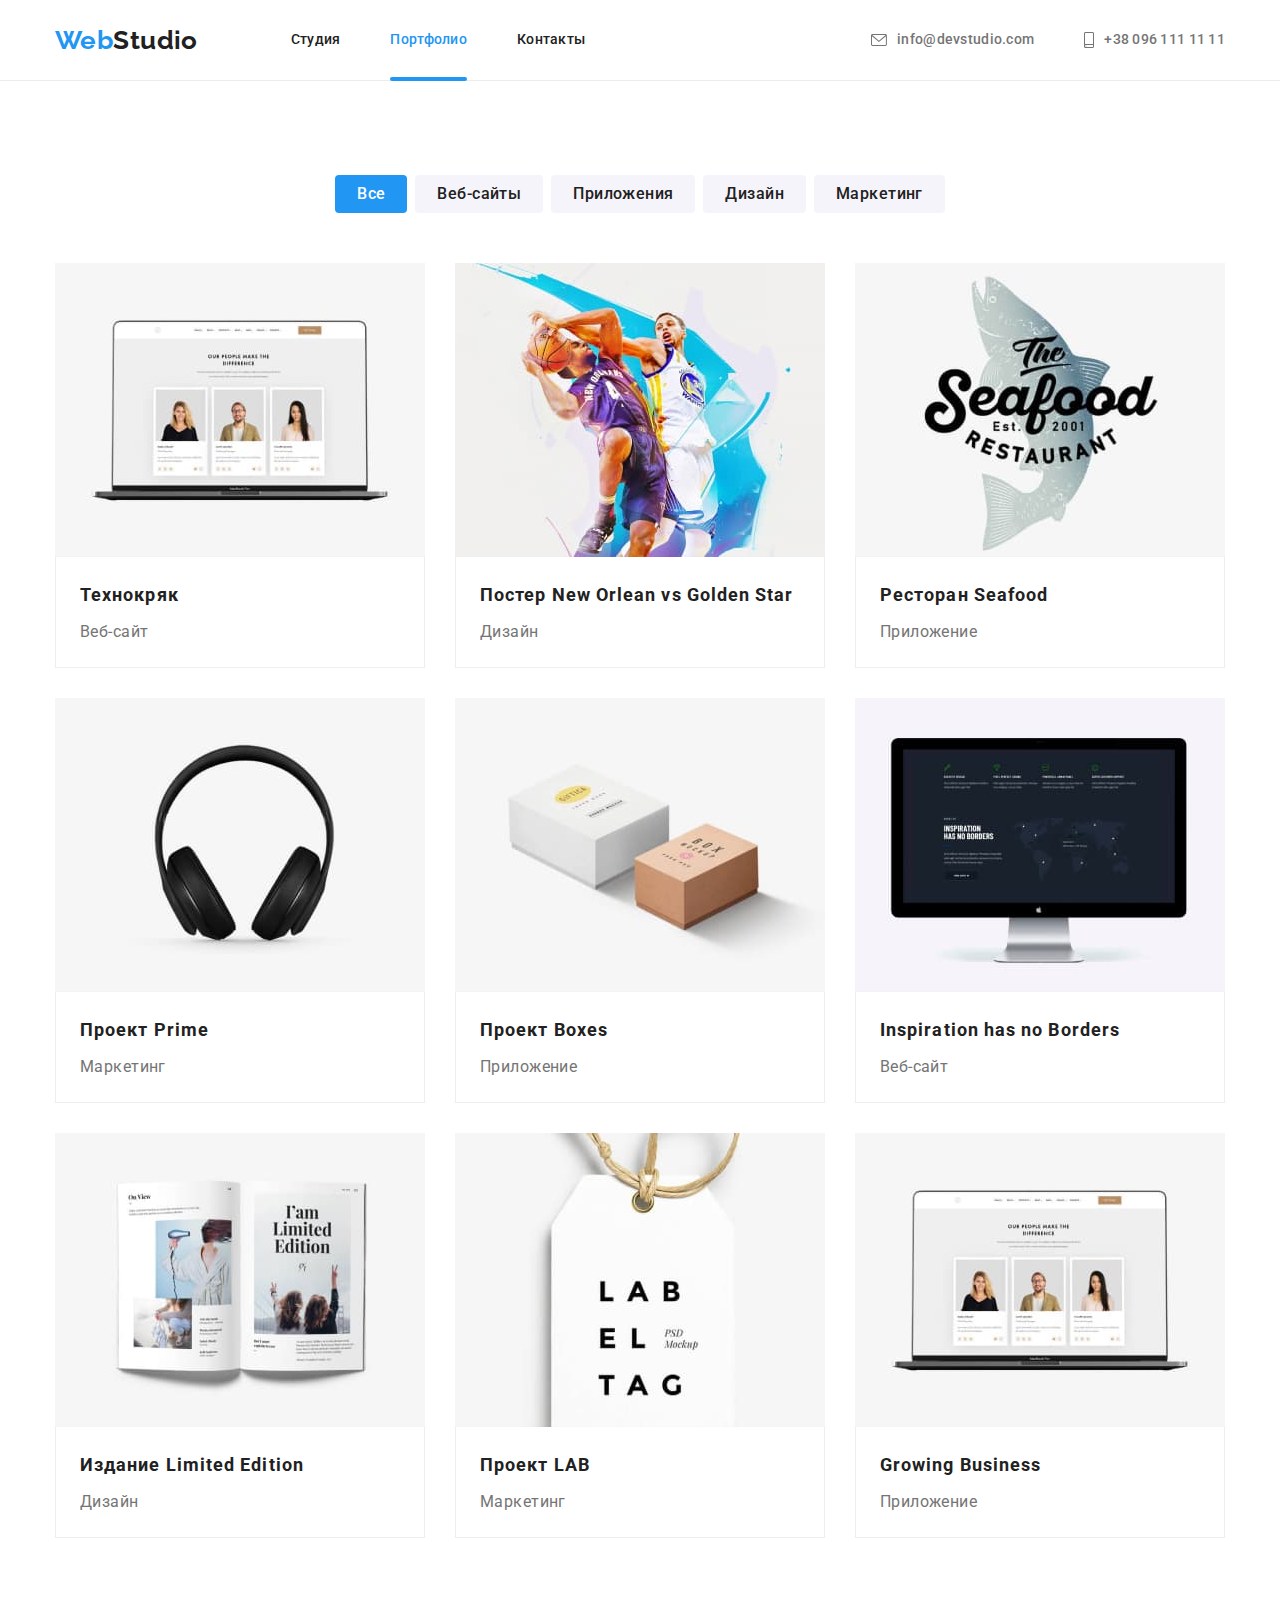
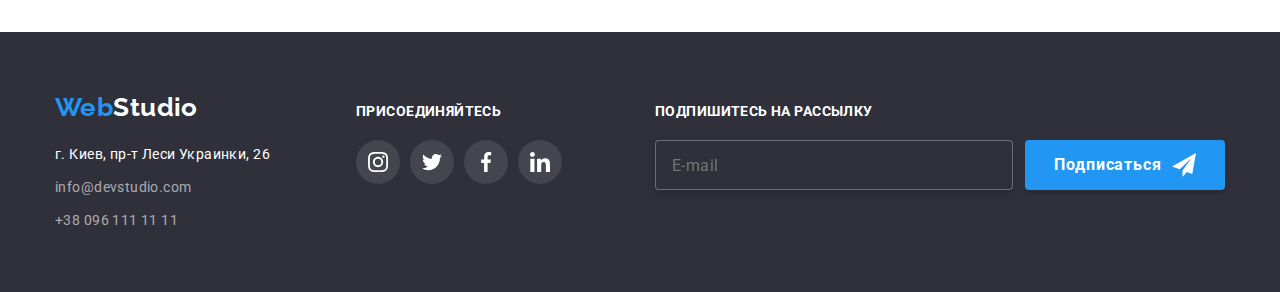
==== portfolio.html @ 6e802281 "Initial commit" ====
<!DOCTYPE html>
<html lang="ru">
  <head>
    <meta charset="UTF-8" />
    <meta http-equiv="X-UA-Compatible" content="IE=edge" />
    <meta name="viewport" content="width=device-width, initial-scale=1.0" />

    <link rel="preconnect" href="https://fonts.googleapis.com" />
    <link rel="preconnect" href="https://fonts.gstatic.com" crossorigin />
    <link
      href="https://fonts.googleapis.com/css2?family=Raleway:wght@700&family=Roboto:wght@400;500;700;900&display=swap"
      rel="stylesheet"
    />

    <link rel="stylesheet" href="./css/main.min.css" />
    <title>Портфолио</title>
  </head>
  <body class="body">
    <!-- Шапка -->
    <header class="page-header">
      <div class="container page-header__box">
        <nav class="navigation">
          <a href="./index.html" lang="en" class="logo"
            >Web<span class="logo__label--black">Studio</span>
          </a>

          <ul class="navigation__list">
            <li class="navigation__item">
              <a href="./index.html" class="link navigation__link">Студия</a>
            </li>
            <li class="navigation__item">
              <a href="./portfolio.html" class="link navigation__link navigation__link--current"
                >Портфолио</a
              >
            </li>
            <li class="navigation__item">
              <a href="#" class="link navigation__link">Контакты</a>
            </li>
          </ul>
        </nav>

        <ul class="contacts">
          <li class="contacts__item">
            <a href="mailto:info@devstudio.com" class="link contacts__link">
              <svg class="contacts__icon" width="16" height="12">
                <use href="./images/icons.svg#icon-envelope"></use>
              </svg>
              info@devstudio.com</a
            >
          </li>
          <li class="contacts__item">
            <a href="tel:+380961111111" class="link contacts__link">
              <svg class="contacts__icon" width="10" height="16">
                <use href="./images/icons.svg#icon-smartphone"></use>
              </svg>
              +38 096 111 11 11</a
            >
          </li>
        </ul>
      </div>
    </header>

    <main>
      <!-- Портфолио  -->
      <section class="section">
        <div class="container">
          <h1 class="portfolio-title">Портфолио</h1>

          <!-- фильтр -->

          <form class="filter">
            <label class="filter__label"
              ><input
                class="filter__btn visually-hidden"
                type="radio"
                name="filter"
                value="all"
                checked
              /><span class="filter__text">Все</span></label
            >
            <label class="filter__label"
              ><input
                class="filter__btn visually-hidden"
                type="radio"
                name="filter"
                value="web"
              /><span class="filter__text">Веб-сайты</span></label
            >
            <label class="filter__label"
              ><input
                class="filter__btn visually-hidden"
                type="radio"
                name="filter"
                value="app"
              /><span class="filter__text">Приложения</span></label
            >
            <label class="filter__label"
              ><input
                class="filter__btn visually-hidden"
                type="radio"
                name="filter"
                value="design"
              /><span class="filter__text">Дизайн</span></label
            >
            <label class="filter__label"
              ><input
                class="filter__btn visually-hidden"
                type="radio"
                name="filter"
                value="marketing"
              /><span class="filter__text">Маркетинг</span></label
            >
          </form>

          <!-- список карточек -->

          <ul class="card-set">
            <li class="card-set__item">
              <div class="card-set__thumb">
                <img
                  class="card-set__img"
                  src="./images/portfolio-1.jpg"
                  alt="Веб-сайт"
                  width="370"
                />
                <p class="card-set__description">
                  Ресурс предлагает комплексные предложения с разным уровнем функционала и сервисов.
                  Все это позволит посетителю получить исчерпывающие сведения о компании или частном
                  лице.
                </p>
              </div>
              <div class="card-set__titles">
                <h2 class="card-set__title">Технокряк</h2>
                <p class="card-set__subtitle">Веб-сайт</p>
              </div>
            </li>
            <li class="card-set__item">
              <div class="card-set__thumb">
                <img
                  class="card-set__img"
                  src="./images/portfolio-2.jpg"
                  alt="Постер"
                  width="370"
                />
                <p class="card-set__description">
                  Ресурс предлагает комплексные предложения с разным уровнем функционала и сервисов.
                  Все это позволит посетителю получить исчерпывающие сведения о компании или частном
                  лице.
                </p>
              </div>
              <div class="card-set__titles">
                <h2 class="card-set__title">
                  Постер <span lang="en">New Orlean vs Golden Star</span>
                </h2>
                <p class="card-set__subtitle">Дизайн</p>
              </div>
            </li>
            <li class="card-set__item">
              <div class="card-set__thumb">
                <img
                  class="card-set__img"
                  src="./images/portfolio-3.jpg"
                  alt="Логотип приложения"
                  width="370"
                />
                <p class="card-set__description">
                  Ресурс предлагает комплексные предложения с разным уровнем функционала и сервисов.
                  Все это позволит посетителю получить исчерпывающие сведения о компании или частном
                  лице.
                </p>
              </div>
              <div class="card-set__titles">
                <h2 class="card-set__title">Ресторан <span lang="en">Seafood</span></h2>
                <p class="card-set__subtitle">Приложение</p>
              </div>
            </li>
            <li class="card-set__item">
              <div class="card-set__thumb">
                <img
                  class="card-set__img"
                  src="./images/portfolio-4.jpg"
                  alt="Наушники"
                  width="370"
                />
                <p class="card-set__description">
                  Ресурс предлагает комплексные предложения с разным уровнем функционала и сервисов.
                  Все это позволит посетителю получить исчерпывающие сведения о компании или частном
                  лице.
                </p>
              </div>
              <div class="card-set__titles">
                <h2 class="card-set__title">
                  Проект
                  <span lang="en">Prime</span>
                </h2>
                <p class="card-set__subtitle">Маркетинг</p>
              </div>
            </li>
            <li class="card-set__item">
              <div class="card-set__thumb">
                <img
                  class="card-set__img"
                  src="./images/portfolio-5.jpg"
                  alt="Коробки"
                  width="370"
                />
                <p class="card-set__description">
                  Ресурс предлагает комплексные предложения с разным уровнем функционала и сервисов.
                  Все это позволит посетителю получить исчерпывающие сведения о компании или частном
                  лице.
                </p>
              </div>
              <div class="card-set__titles">
                <h2 class="card-set__title">
                  Проект
                  <span lang="en">Boxes </span>
                </h2>
                <p class="card-set__subtitle">Приложение</p>
              </div>
            </li>
            <li class="card-set__item">
              <div class="card-set__thumb">
                <img
                  class="card-set__img"
                  src="./images/portfolio-6.jpg"
                  alt="Веб-сайт"
                  width="370"
                />
                <p class="card-set__description">
                  Ресурс предлагает комплексные предложения с разным уровнем функционала и сервисов.
                  Все это позволит посетителю получить исчерпывающие сведения о компании или частном
                  лице.
                </p>
              </div>
              <div class="card-set__titles">
                <h2 lang="en" class="card-set__title">Inspiration has no Borders</h2>
                <p class="card-set__subtitle">Веб-сайт</p>
              </div>
            </li>
            <li class="card-set__item">
              <div class="card-set__thumb">
                <img
                  class="card-set__img"
                  src="./images/portfolio-7.jpg"
                  alt="Журнал"
                  width="370"
                />
                <p class="card-set__description">
                  Ресурс предлагает комплексные предложения с разным уровнем функционала и сервисов.
                  Все это позволит посетителю получить исчерпывающие сведения о компании или частном
                  лице.
                </p>
              </div>
              <div class="card-set__titles">
                <h2 class="card-set__title">Издание <span lang="en">Limited Edition</span></h2>
                <p class="card-set__subtitle">Дизайн</p>
              </div>
            </li>
            <li class="card-set__item">
              <div class="card-set__thumb">
                <img
                  class="card-set__img"
                  src="./images/portfolio-8.jpg"
                  alt="Ярлык лейбла"
                  width="370"
                />
                <p class="card-set__description">
                  Ресурс предлагает комплексные предложения с разным уровнем функционала и сервисов.
                  Все это позволит посетителю получить исчерпывающие сведения о компании или частном
                  лице.
                </p>
              </div>
              <div class="card-set__titles">
                <h2 class="card-set__title">Проект <span lang="en">LAB</span></h2>
                <p class="card-set__subtitle">Маркетинг</p>
              </div>
            </li>
            <li class="card-set__item">
              <div class="card-set__thumb">
                <img
                  class="card-set__img"
                  src="./images/portfolio-1.jpg"
                  alt="Человек печатает на нетбуке"
                  width="370"
                />
                <p class="card-set__description">
                  Ресурс предлагает комплексные предложения с разным уровнем функционала и сервисов.
                  Все это позволит посетителю получить исчерпывающие сведения о компании или частном
                  лице.
                </p>
              </div>
              <div class="card-set__titles">
                <h2 class="card-set__title">Growing Business</h2>
                <p class="card-set__subtitle">Приложение</p>
              </div>
            </li>
          </ul>
        </div>
      </section>
    </main>

    <!-- Футер -->
    <footer class="footer">
      <div class="container footer__box">
        <!-- список адресов -->
        <div class="addres-thumb">
          <a href="./index.html" lang="en" class="logo footer__logo"
            >Web<span class="logo-label--white">Studio</span>
          </a>
          <address class="address">
            <ul class="address__list">
              <li class="address__item">
                <a
                  href="https://goo.gl/maps/N29kRaFCmKMLRvAt8"
                  target="_blank"
                  rel="noopener noreferrer"
                  class="link address__link address__link--white"
                  >г. Киев, пр-т Леси Украинки, 26</a
                >
              </li>
              <li class="address__item">
                <a href="mailto:info@devstudio.com" class="link address__link"
                  >info@devstudio.com</a
                >
              </li>
              <li class="address__item">
                <a href="tel:+380961111111" class="link address__link">+38 096 111 11 11</a>
              </li>
            </ul>
          </address>
        </div>

        <!-- соц-сети -->
        <div class="footer-sm">
          <strong class="footer-sm__title">присоединяйтесь</strong>
          <ul class="sm-list footer-sm-list">
            <li class="sm-item footer-sm__item">
              <a href="https://www.instagram.com/" class="sm-link footer-sm__link">
                <svg class="footer-sm__icon" width="20" height="20">
                  <use href="./images/icons.svg#icon-instagram"></use>
                </svg>
              </a>
            </li>
            <li class="sm-item footer-sm__item">
              <a href="https://twitter.com/" class="sm-link footer-sm__link">
                <svg class="footer-sm__icon" width="20" height="20">
                  <use href="./images/icons.svg#icon-twitter"></use>
                </svg>
              </a>
            </li>
            <li class="sm-item footer-sm__item">
              <a href="https://www.facebook.com/" class="sm-link footer-sm__link">
                <svg class="footer-sm__icon" width="20" height="20">
                  <use href="./images/icons.svg#icon-facebook"></use>
                </svg>
              </a>
            </li>
            <li class="sm-item footer-sm__item">
              <a href="linkedin.com" class="sm-link footer-sm__link">
                <svg class="footer-sm__icon" width="20" height="20">
                  <use href="./images/icons.svg#icon-linkedin"></use>
                </svg>
              </a>
            </li>
          </ul>
        </div>

        <!-- подписка -->
        <form class="subscription">
          <label class="subscription__box">
            <span class="subscription__title">Подпишитесь на рассылку</span>
            <input type="email" name="email" placeholder="E-mail" class="subscription__email" />
          </label>

          <button class="btn subscription__btn" type="submit">
            Подписаться
            <svg width="24" height="24" class="subscription__icon">
              <use href="./images/icons.svg#icon-icon-send"></use>
            </svg>
          </button>
        </form>
      </div>
    </footer>
  </body>
</html>
---- css/main.min.css ----
.card-set,.address__list,.clients,.our-team__list,.products,.features,.contacts,.navigation__list,.sm-list,.card-set__description,.card-set__subtitle,.team-member__position,.products__text,.features__text,.card-set__title,.team-member__name,.features__title,.modal__title,.hero__title,.section__title{margin:0;padding:0}.card-set,.address__list,.clients,.our-team__list,.products,.features,.contacts,.navigation__list,.sm-list{list-style:none}.card-set__description,.card-set__subtitle,.team-member__position,.products__text,.features__text{margin:0;padding:0}.card-set__title,.team-member__name,.features__title,.modal__title,.hero__title,.section__title{color:#212121}.filter__btn,.portfolio-title,.checkbox__input,.section__title.visually-hidden{position:absolute;width:1px;height:1px;margin:-1px;border:0;padding:0;white-space:nowrap;-webkit-clip-path:inset(100%);clip-path:inset(100%);clip:rect(0 0 0 0);overflow:hidden}.filter,.clients__box,.features__icon,.checkbox{display:flex;justify-content:center;align-items:center}/*! modern-normalize v1.1.0 | MIT License | https://github.com/sindresorhus/modern-normalize */*,::before,::after{box-sizing:border-box}html{line-height:1.15;-webkit-text-size-adjust:100%;-moz-tab-size:4;-o-tab-size:4;tab-size:4}body{margin:0;font-family:system-ui,-apple-system,"Segoe UI",Roboto,Helvetica,Arial,sans-serif,"Apple Color Emoji","Segoe UI Emoji"}hr{height:0;color:inherit}abbr[title]{-webkit-text-decoration:underline dotted;text-decoration:underline dotted}b,strong{font-weight:bolder}code,kbd,samp,pre{font-family:ui-monospace,SFMono-Regular,Consolas,"Liberation Mono",Menlo,monospace;font-size:1em}small{font-size:80%}sub,sup{font-size:75%;line-height:0;position:relative;vertical-align:baseline}sub{bottom:-0.25em}sup{top:-0.5em}table{text-indent:0;border-color:inherit}button,input,optgroup,select,textarea{font-family:inherit;font-size:100%;line-height:1.15;margin:0}button,select{text-transform:none}button,[type=button],[type=reset],[type=submit]{-webkit-appearance:button}::-moz-focus-inner{border-style:none;padding:0}:-moz-focusring{outline:1px dotted ButtonText}:-moz-ui-invalid{box-shadow:none}legend{padding:0}progress{vertical-align:baseline}::-webkit-inner-spin-button,::-webkit-outer-spin-button{height:auto}[type=search]{-webkit-appearance:textfield;outline-offset:-2px}::-webkit-search-decoration{-webkit-appearance:none}::-webkit-file-upload-button{-webkit-appearance:button;font:inherit}summary{display:list-item}.body{font-family:"Roboto",sans-serif;letter-spacing:.03em;color:#757575;font-size:14px}.container{width:1200px;padding-left:15px;padding-right:15px;margin-left:auto;margin-right:auto}.section{padding-top:94px;padding-bottom:94px}.section--no-padding{padding-top:0}.section__title{font-weight:700;font-size:36px;line-height:1.16;text-align:center;margin-bottom:50px}.logo{font-family:"Raleway",sans-serif;font-weight:700;font-size:26px;line-height:1.19;text-decoration:none;color:#2196f3}.logo__label--black{color:#212121}.link{text-decoration:none;color:#212121;transition:color 250ms cubic-bezier(0.4, 0, 0.2, 1)}.link:visited{color:#212121}.products__img,.card-set__img,.team-member__img{display:block}.sm-item:not(:last-child){margin-right:10px}.sm-link{display:flex;justify-content:center;align-items:center;width:44px;height:44px;border-radius:50%}.sm-list{display:flex}.footer-sm__title,.products__text,.subscription__title{font-weight:700;font-size:14px;line-height:1.14;letter-spacing:.03em;text-transform:uppercase;color:#fff}.btn{display:block;margin-left:auto;margin-right:auto;padding-top:10px;padding-bottom:10px;width:200px;font-weight:700;font-size:16px;line-height:1.88;letter-spacing:.06em;font-family:inherit;color:#fff;background-color:#2196f3;cursor:pointer;border:none;border-radius:4px;box-shadow:0px 4px 4px rgba(0,0,0,.15);transition:background-color 250ms cubic-bezier(0.4, 0, 0.2, 1)}.btn:hover,.btn:focus{background-color:#188ce8}.page-header{border-bottom:1px solid #ececec}.page-header__box{display:flex;align-items:center}.navigation__link--current{color:#2196f3;position:relative}.navigation__link--current::after{display:inline-block;content:"";position:absolute;bottom:-1px;width:100%;height:4px;border-radius:2px;background-color:#2196f3}.navigation{display:flex;align-items:center}.navigation__list{display:flex;font-weight:500;line-height:1.14;letter-spacing:.02em;margin-left:93px}.navigation__item:not(:last-child),.contacts__item:not(:last-child){margin-right:50px}.contacts__item{display:flex;align-items:center}.contacts__icon{margin-right:10px;--color4: currentColor}.navigation__link,.contacts__link{display:flex;align-items:center;padding-top:32px;padding-bottom:32px}.contacts__icon{fill:currentColor}.contacts{display:flex;justify-content:flex-end;margin-left:auto}.navigation__link:hover,.navigation__link:focus,.contacts__link:hover,.contacts__link:focus{color:#2196f3}.contacts__link{font-weight:500;line-height:1.14;letter-spacing:.02em;color:#757575}.contacts__link:visited{color:#757575}.hero{max-width:1600px;margin:0 auto}.overlay{padding-top:200px;height:600px;background-color:rgba(47,48,58,.4);background-image:linear-gradient(to right, rgba(47, 48, 58, 0.4), rgba(47, 48, 58, 0.4)),url("../images/hero-Img.jpg");background-repeat:no-repeat;background-size:cover;background-position:center}.hero__title{max-width:650px;margin-bottom:30px;margin-left:auto;margin-right:auto;font-weight:900;font-size:44px;line-height:1.36;text-align:center;letter-spacing:.06em;text-transform:uppercase;color:#fff}.backdrop{position:fixed;top:0;left:0;width:100%;height:100%;background-color:rgba(0,0,0,.2);opacity:1;transition:opacity 250ms cubic-bezier(0.4, 0, 0.2, 1),visibility 250ms cubic-bezier(0.4, 0, 0.2, 1)}.backdrop--is-hidden{visibility:hidden;opacity:0;pointer-events:none}.backdrop--is-hidden .modal{transform:translate(-50%, -50%) scale(0.9)}.modal{position:absolute;top:50%;left:50%;width:528px;height:581px;background:#fff;box-shadow:0px 1px 3px rgba(0,0,0,.12),0px 1px 1px rgba(0,0,0,.14),0px 2px 1px rgba(0,0,0,.2);border-radius:4px;transform:translate(-50%, -50%) scale(1);transition:transform 250ms cubic-bezier(0.4, 0, 0.2, 1)}.modal__close-button{position:absolute;top:0;right:0;display:flex;justify-content:center;align-items:center;width:30px;height:30px;margin-top:8px;margin-right:8px;cursor:pointer;border:1px solid rgba(0,0,0,.1);border-radius:50%;background-color:#fff;--color1: currentColor;transition:fill 250ms cubic-bezier(0.4, 0, 0.2, 1)}.modal__close-button:hover,.modal__close-button:focus{fill:#2196f3}.modal__title{display:block;margin-bottom:30px;font-weight:700;font-size:20px;line-height:1.15;text-align:center}.modal__box{padding:40px}.modal__label{position:relative}.modal__field{display:block;width:448px;height:40px;padding-left:40px;margin-bottom:30px}.modal__field,.modal__comment{border:1px solid rgba(33,33,33,.2);border-radius:4px;outline-width:0;transition:border-color 250ms cubic-bezier(0.4, 0, 0.2, 1)}.modal__icon{position:absolute;top:11px;left:12px;--color1: currentColor;transition:fill 250ms cubic-bezier(0.4, 0, 0.2, 1)}.modal__comment::-moz-placeholder{font-size:12px;line-height:1.16;letter-spacing:.01em;color:rgba(117,117,117,.5)}.modal__comment:-ms-input-placeholder{font-size:12px;line-height:1.16;letter-spacing:.01em;color:rgba(117,117,117,.5)}.modal__comment::placeholder{font-size:12px;line-height:1.16;letter-spacing:.01em;color:rgba(117,117,117,.5)}.modal__label:focus-within>.modal__icon{fill:#2196f3}.modal__label:focus-within>.modal__field,.modal__label:focus-within>.modal__comment{border-color:#2196f3}.modal__name{position:absolute;top:0;left:0;font-size:12px;line-height:1.16;letter-spacing:.01em;color:#757575;transform:translateY(-18px)}.modal__comment{display:block;width:448px;height:120px;resize:none;padding:12px 16px;margin-bottom:20px;font-size:12px;line-height:1.16;letter-spacing:.01em}.checkbox{position:relative;margin-bottom:30px;line-height:1.71}.checkbox__link{text-underline-offset:1px;color:#2196f3}.checkbox__icon{display:inline-block;width:16px;height:15px;border:2px solid #212121;border-radius:2px;margin-right:7px;transition:background-color 250ms cubic-bezier(0.4, 0, 0.2, 1)}.checkbox__input:checked+.checkbox__icon{border-color:#2196f3;background-color:#2196f3}.checkbox__input{display:block;position:relative}.features__title{font-size:14px;font-weight:700;line-height:1.14;text-transform:uppercase;margin-bottom:10px}.features{display:flex;margin-left:-30px}.features__item{flex-basis:calc(25% - 30px);margin-left:30px}.features__text{line-height:1.71}.features__icon{width:270px;height:120px;background-color:#f5f4fa;border-radius:4px;margin-bottom:30px}.products{display:flex}.products__item{position:relative}.products__item:not(:last-child){margin-right:30px}.products__text{position:absolute;bottom:0;width:100%;text-align:center;padding-top:27px;padding-bottom:27px;background-color:rgba(47,48,58,.8)}.our-team{background-color:#f5f4fa}.our-team__list{display:flex}.team-member{box-shadow:0px 1px 3px rgba(0,0,0,.12),0px 1px 1px rgba(0,0,0,.14),0px 2px 1px rgba(0,0,0,.2);border-radius:0px 0px 4px 4px}.team-member:not(:last-child){margin-right:30px}.team-member__box{padding-top:30px;padding-bottom:30px;background-color:#fff;border-radius:4px}.team-member__name{font-weight:500;margin-bottom:10px}.team-member__position,.team-member__name{font-size:16px;line-height:1.18;text-align:center}.team-member__position{margin-bottom:16px}.team-member__sm-list{justify-content:center}.team-member__sm-link{color:#afb1b8;transition:color 250ms cubic-bezier(0.4, 0, 0.2, 1),background-color 250ms cubic-bezier(0.4, 0, 0.2, 1)}.team-member__sm-link:visited{color:#afb1b8}.team-member__sm-link:hover,.team-member__sm-link:focus{background-color:#2196f3;color:#fff}.team-member__sm-icon{--color1: currentColor }.clients{display:flex}.clients__box{width:170px;height:92px;border:1px solid currentColor;border-radius:4px}.clients__item:not(:last-child){margin-right:30px}.clients__link{color:#afb1b8;transition:color 250ms cubic-bezier(0.4, 0, 0.2, 1)}.clients__link:visited{color:#afb1b8}.clients__link:hover,.clients__link:focus{color:#2196f3;fill:#2196f3}.clients__logo{--color1: currentColor}.footer{padding-top:60px;padding-bottom:60px;background-color:#2f303a}.footer__logo{display:block;margin-bottom:20px}.footer__box{display:flex}.addres-thumb{width:231px;margin-right:70px}.address__item:not(:last-child){margin-bottom:9px}.logo-label--white{color:#fff}.address__item{font-style:normal;line-height:1.7;color:#fff;transition:color 250ms cubic-bezier(0.4, 0, 0.2, 1)}.address__link{color:rgba(255,255,255,.6)}.address__link:visited{color:rgba(255,255,255,.6)}.address__link:hover,.address__link:focus{color:#fff}.address__link--white{color:#fff}.footer-sm__title,.subscription__title{display:block;padding-bottom:20px;padding-top:12px}.footer-sm__link{background-color:rgba(255,255,255,.1);color:#fff;transition:background-color 250ms cubic-bezier(0.4, 0, 0.2, 1)}.footer-sm__link:hover,.footer-sm__link:focus{background-color:#2196f3}.footer-sm__icon{--color1: currentColor }.subscription{display:flex;align-items:flex-start;margin-left:93px}.subscription__box{display:flex;flex-direction:column}.subscription__email{height:50px;width:358px;padding-left:16px;padding-top:15px;padding-bottom:15px;font-size:16px;line-height:1.25;letter-spacing:.03em;color:rgba(255,255,255,.6);background-color:#2f303a;border:1px solid rgba(255,255,255,.3);filter:drop-shadow(0px 4px 4px rgba(0, 0, 0, 0.15));border-radius:4px}.subscription__btn{display:flex;justify-content:center;align-items:center;margin-top:48px;margin-left:12px}.subscription__icon{margin-left:10px}.filter__text{display:block;font-weight:500;font-size:16px;line-height:1.62;font-family:inherit;color:#212121;cursor:pointer;border:none;padding:6px 22px;border-radius:4px;background-color:#f5f4fa;transition:background-color 250ms cubic-bezier(0.4, 0, 0.2, 1),color 250ms cubic-bezier(0.4, 0, 0.2, 1)}.filter__btn:checked+.filter__text{color:#fff;background-color:#2196f3}.filter__text:hover,.filter__text:focus{color:#fff;background-color:#2196f3;box-shadow:0px 3px 1px rgba(0,0,0,.1),0px 1px 2px rgba(0,0,0,.08),0px 2px 2px rgba(0,0,0,.12);border-radius:4px}.filter{margin-bottom:50px}.filter__label:not(:last-child){margin-right:8px}.card-set__title{font-weight:700;font-size:18px;line-height:2;letter-spacing:.06em;padding-bottom:4px}.card-set__subtitle{font-size:16px;line-height:1.88}.card-set__item{transition:box-shadow 250ms cubic-bezier(0.4, 0, 0.2, 1)}.card-set__item:hover{box-shadow:0px 1px 1px rgba(0,0,0,.12),0px 4px 4px rgba(0,0,0,.06),1px 4px 6px rgba(0,0,0,.16)}.card-set__titles{border-bottom:1px solid #eee;border-left:1px solid #eee;border-right:1px solid #eee;padding:20px 24px;background-color:#fff}.card-set{margin:0;padding:0;display:flex;flex-wrap:wrap;margin-top:-30px;margin-left:-30px}.card-set__img{max-width:100%;height:auto}.card-set__item{flex-basis:calc(33.3333333333% - 30px);margin-top:30px;margin-left:30px}.card-set__thumb{position:relative;z-index:-1}.card-set__item,.card-set__titles{overflow:hidden}.card-set__description{position:absolute;display:inline-block;bottom:0;left:0;width:100%;height:100%;margin:0;font-size:18px;line-height:1.58;color:#fff;background-color:rgba(33,150,243,.9);padding:63px 24px;transform:translateY(100%);transition:transform 250ms cubic-bezier(0.4, 0, 0.2, 1)}.card-set__item:hover .card-set__description{transform:translateY(0)}/*# sourceMappingURL=main.min.css.map */
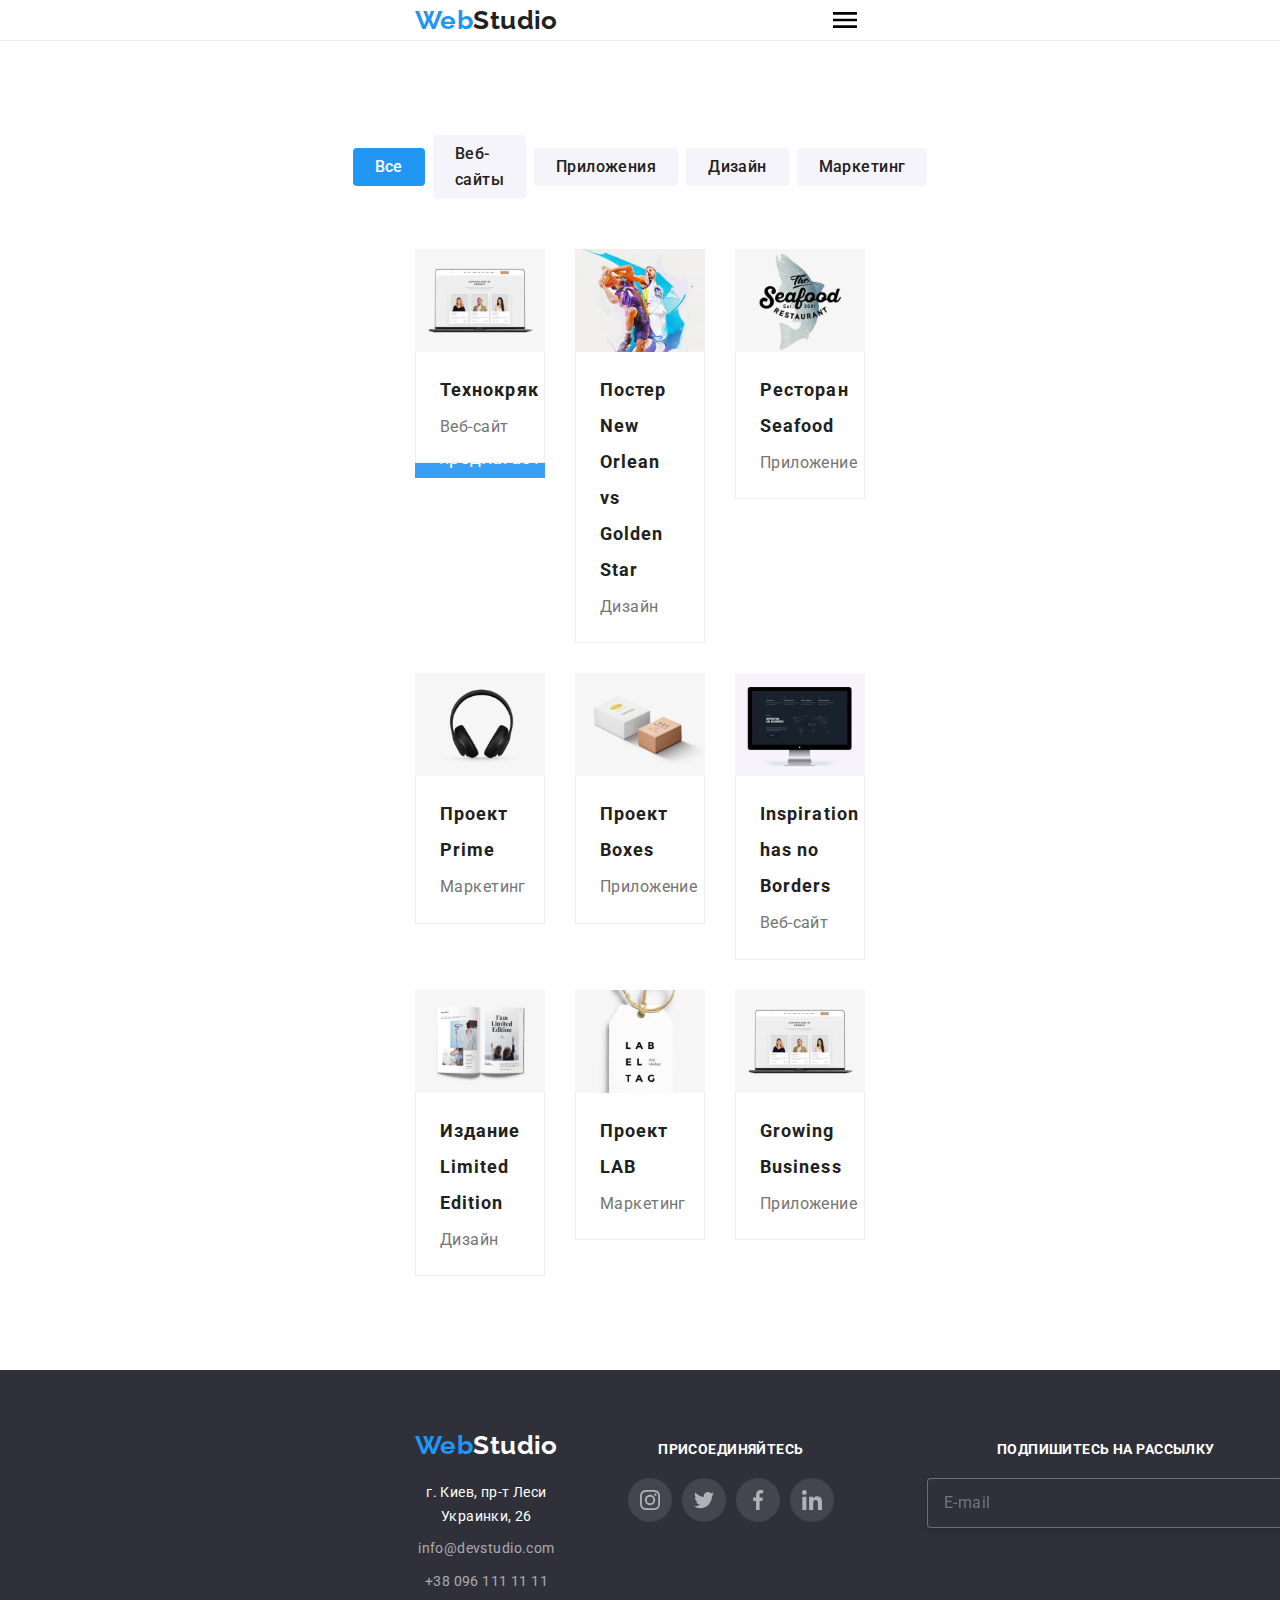
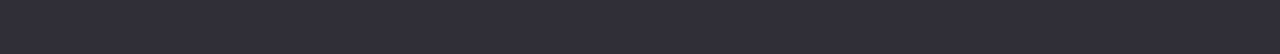
==== commit 68cabfa1: "adds hero mobile styles" ====
--- a/portfolio.html
+++ b/portfolio.html
@@ -19,44 +19,70 @@
     <!-- Шапка -->
     <header class="page-header">
       <div class="container page-header__box">
-        <nav class="navigation">
-          <a href="./index.html" lang="en" class="logo"
-            >Web<span class="logo__label--black">Studio</span>
-          </a>
-
-          <ul class="navigation__list">
-            <li class="navigation__item">
-              <a href="./index.html" class="link navigation__link">Студия</a>
-            </li>
-            <li class="navigation__item">
-              <a href="./portfolio.html" class="link navigation__link navigation__link--current"
-                >Портфолио</a
+        <a href="./index.html" lang="en" class="logo"
+          >Web<span class="logo__label--black">Studio</span>
+        </a>
+        <div class="mobile-nav" data-menu id="mobile-nav">
+          <nav class="navigation">
+            <ul class="navigation__list">
+              <li class="navigation__item">
+                <a href="./index.html" class="link navigation__link">Студия</a>
+              </li>
+              <li class="navigation__item">
+                <a href="./portfolio.html" class="link navigation__link navigation__link--current"
+                  >Портфолио</a
+                >
+              </li>
+              <li class="navigation__item">
+                <a href="#" class="link navigation__link">Контакты</a>
+              </li>
+            </ul>
+          </nav>
+
+          <ul class="contacts">
+            <li class="contacts__item">
+              <a href="mailto:info@devstudio.com" class="link contacts__link">
+                <svg class="contacts__icon" width="16" height="12">
+                  <use href="./images/icons.svg#icon-envelope"></use>
+                </svg>
+                info@devstudio.com</a
               >
             </li>
-            <li class="navigation__item">
-              <a href="#" class="link navigation__link">Контакты</a>
+            <li class="contacts__item">
+              <a href="tel:+380961111111" class="link contacts__link contacts__tel">
+                <svg class="contacts__icon" width="10" height="16">
+                  <use href="./images/icons.svg#icon-smartphone"></use>
+                </svg>
+                +38 096 111 11 11</a
+              >
             </li>
           </ul>
-        </nav>
-
-        <ul class="contacts">
-          <li class="contacts__item">
-            <a href="mailto:info@devstudio.com" class="link contacts__link">
-              <svg class="contacts__icon" width="16" height="12">
-                <use href="./images/icons.svg#icon-envelope"></use>
-              </svg>
-              info@devstudio.com</a
-            >
-          </li>
-          <li class="contacts__item">
-            <a href="tel:+380961111111" class="link contacts__link">
-              <svg class="contacts__icon" width="10" height="16">
-                <use href="./images/icons.svg#icon-smartphone"></use>
-              </svg>
-              +38 096 111 11 11</a
-            >
-          </li>
-        </ul>
+          <ul class="mobile-sm">
+            <li class="mobile-sm__item">
+              <a class="link mobile-sm__link" href="#" aria-label="Instagram">Instagram</a>
+            </li>
+            <li class="mobile-sm__item">
+              <a class="link mobile-sm__link" href="#" aria-label="Twitter">Twitter</a>
+            </li>
+            <li class="mobile-sm__item">
+              <a class="link mobile-sm__link" href="#" aria-label="Facebook">Facebook</a>
+            </li>
+            <li class="mobile-sm__item">
+              <a class="link mobile-sm__link" href="#" aria-label="LinkedIn">LinkedIn</a>
+            </li>
+          </ul>
+        </div>
+        <button
+          class="mobile-btn"
+          data-menu-button
+          aria-expanded="false"
+          aria-controls="mobile-nav"
+        >
+          <svg width="40" height="40" aria-label="Переключатель мобильного меню">
+            <use class="mobile-nav__icon-close" href="./images/icons.svg#icon-close_mobile"></use>
+            <use class="mobile-nav__icon-menu" href="./images/icons.svg#icon-menu_mobile"></use>
+          </svg>
+        </button>
       </div>
     </header>
 
--- a/css/main.min.css
+++ b/css/main.min.css
@@ -1 +1 @@
-.card-set,.address__list,.clients,.our-team__list,.products,.features,.contacts,.navigation__list,.sm-list,.card-set__description,.card-set__subtitle,.team-member__position,.products__text,.features__text,.card-set__title,.team-member__name,.features__title,.modal__title,.hero__title,.section__title{margin:0;padding:0}.card-set,.address__list,.clients,.our-team__list,.products,.features,.contacts,.navigation__list,.sm-list{list-style:none}.card-set__description,.card-set__subtitle,.team-member__position,.products__text,.features__text{margin:0;padding:0}.card-set__title,.team-member__name,.features__title,.modal__title,.hero__title,.section__title{color:#212121}.filter__btn,.portfolio-title,.checkbox__input,.section__title.visually-hidden{position:absolute;width:1px;height:1px;margin:-1px;border:0;padding:0;white-space:nowrap;-webkit-clip-path:inset(100%);clip-path:inset(100%);clip:rect(0 0 0 0);overflow:hidden}.filter,.clients__box,.features__icon,.checkbox{display:flex;justify-content:center;align-items:center}/*! modern-normalize v1.1.0 | MIT License | https://github.com/sindresorhus/modern-normalize */*,::before,::after{box-sizing:border-box}html{line-height:1.15;-webkit-text-size-adjust:100%;-moz-tab-size:4;-o-tab-size:4;tab-size:4}body{margin:0;font-family:system-ui,-apple-system,"Segoe UI",Roboto,Helvetica,Arial,sans-serif,"Apple Color Emoji","Segoe UI Emoji"}hr{height:0;color:inherit}abbr[title]{-webkit-text-decoration:underline dotted;text-decoration:underline dotted}b,strong{font-weight:bolder}code,kbd,samp,pre{font-family:ui-monospace,SFMono-Regular,Consolas,"Liberation Mono",Menlo,monospace;font-size:1em}small{font-size:80%}sub,sup{font-size:75%;line-height:0;position:relative;vertical-align:baseline}sub{bottom:-0.25em}sup{top:-0.5em}table{text-indent:0;border-color:inherit}button,input,optgroup,select,textarea{font-family:inherit;font-size:100%;line-height:1.15;margin:0}button,select{text-transform:none}button,[type=button],[type=reset],[type=submit]{-webkit-appearance:button}::-moz-focus-inner{border-style:none;padding:0}:-moz-focusring{outline:1px dotted ButtonText}:-moz-ui-invalid{box-shadow:none}legend{padding:0}progress{vertical-align:baseline}::-webkit-inner-spin-button,::-webkit-outer-spin-button{height:auto}[type=search]{-webkit-appearance:textfield;outline-offset:-2px}::-webkit-search-decoration{-webkit-appearance:none}::-webkit-file-upload-button{-webkit-appearance:button;font:inherit}summary{display:list-item}.body{font-family:"Roboto",sans-serif;letter-spacing:.03em;color:#757575;font-size:14px}.container{width:1200px;padding-left:15px;padding-right:15px;margin-left:auto;margin-right:auto}.section{padding-top:94px;padding-bottom:94px}.section--no-padding{padding-top:0}.section__title{font-weight:700;font-size:36px;line-height:1.16;text-align:center;margin-bottom:50px}.logo{font-family:"Raleway",sans-serif;font-weight:700;font-size:26px;line-height:1.19;text-decoration:none;color:#2196f3}.logo__label--black{color:#212121}.link{text-decoration:none;color:#212121;transition:color 250ms cubic-bezier(0.4, 0, 0.2, 1)}.link:visited{color:#212121}.products__img,.card-set__img,.team-member__img{display:block}.sm-item:not(:last-child){margin-right:10px}.sm-link{display:flex;justify-content:center;align-items:center;width:44px;height:44px;border-radius:50%}.sm-list{display:flex}.footer-sm__title,.products__text,.subscription__title{font-weight:700;font-size:14px;line-height:1.14;letter-spacing:.03em;text-transform:uppercase;color:#fff}.btn{display:block;margin-left:auto;margin-right:auto;padding-top:10px;padding-bottom:10px;width:200px;font-weight:700;font-size:16px;line-height:1.88;letter-spacing:.06em;font-family:inherit;color:#fff;background-color:#2196f3;cursor:pointer;border:none;border-radius:4px;box-shadow:0px 4px 4px rgba(0,0,0,.15);transition:background-color 250ms cubic-bezier(0.4, 0, 0.2, 1)}.btn:hover,.btn:focus{background-color:#188ce8}.page-header{border-bottom:1px solid #ececec}.page-header__box{display:flex;align-items:center}.navigation__link--current{color:#2196f3;position:relative}.navigation__link--current::after{display:inline-block;content:"";position:absolute;bottom:-1px;width:100%;height:4px;border-radius:2px;background-color:#2196f3}.navigation{display:flex;align-items:center}.navigation__list{display:flex;font-weight:500;line-height:1.14;letter-spacing:.02em;margin-left:93px}.navigation__item:not(:last-child),.contacts__item:not(:last-child){margin-right:50px}.contacts__item{display:flex;align-items:center}.contacts__icon{margin-right:10px;--color4: currentColor}.navigation__link,.contacts__link{display:flex;align-items:center;padding-top:32px;padding-bottom:32px}.contacts__icon{fill:currentColor}.contacts{display:flex;justify-content:flex-end;margin-left:auto}.navigation__link:hover,.navigation__link:focus,.contacts__link:hover,.contacts__link:focus{color:#2196f3}.contacts__link{font-weight:500;line-height:1.14;letter-spacing:.02em;color:#757575}.contacts__link:visited{color:#757575}.hero{max-width:1600px;margin:0 auto}.overlay{padding-top:200px;height:600px;background-color:rgba(47,48,58,.4);background-image:linear-gradient(to right, rgba(47, 48, 58, 0.4), rgba(47, 48, 58, 0.4)),url("../images/hero-Img.jpg");background-repeat:no-repeat;background-size:cover;background-position:center}.hero__title{max-width:650px;margin-bottom:30px;margin-left:auto;margin-right:auto;font-weight:900;font-size:44px;line-height:1.36;text-align:center;letter-spacing:.06em;text-transform:uppercase;color:#fff}.backdrop{position:fixed;top:0;left:0;width:100%;height:100%;background-color:rgba(0,0,0,.2);opacity:1;transition:opacity 250ms cubic-bezier(0.4, 0, 0.2, 1),visibility 250ms cubic-bezier(0.4, 0, 0.2, 1)}.backdrop--is-hidden{visibility:hidden;opacity:0;pointer-events:none}.backdrop--is-hidden .modal{transform:translate(-50%, -50%) scale(0.9)}.modal{position:absolute;top:50%;left:50%;width:528px;height:581px;background:#fff;box-shadow:0px 1px 3px rgba(0,0,0,.12),0px 1px 1px rgba(0,0,0,.14),0px 2px 1px rgba(0,0,0,.2);border-radius:4px;transform:translate(-50%, -50%) scale(1);transition:transform 250ms cubic-bezier(0.4, 0, 0.2, 1)}.modal__close-button{position:absolute;top:0;right:0;display:flex;justify-content:center;align-items:center;width:30px;height:30px;margin-top:8px;margin-right:8px;cursor:pointer;border:1px solid rgba(0,0,0,.1);border-radius:50%;background-color:#fff;--color1: currentColor;transition:fill 250ms cubic-bezier(0.4, 0, 0.2, 1)}.modal__close-button:hover,.modal__close-button:focus{fill:#2196f3}.modal__title{display:block;margin-bottom:30px;font-weight:700;font-size:20px;line-height:1.15;text-align:center}.modal__box{padding:40px}.modal__label{position:relative}.modal__field{display:block;width:448px;height:40px;padding-left:40px;margin-bottom:30px}.modal__field,.modal__comment{border:1px solid rgba(33,33,33,.2);border-radius:4px;outline-width:0;transition:border-color 250ms cubic-bezier(0.4, 0, 0.2, 1)}.modal__icon{position:absolute;top:11px;left:12px;--color1: currentColor;transition:fill 250ms cubic-bezier(0.4, 0, 0.2, 1)}.modal__comment::-moz-placeholder{font-size:12px;line-height:1.16;letter-spacing:.01em;color:rgba(117,117,117,.5)}.modal__comment:-ms-input-placeholder{font-size:12px;line-height:1.16;letter-spacing:.01em;color:rgba(117,117,117,.5)}.modal__comment::placeholder{font-size:12px;line-height:1.16;letter-spacing:.01em;color:rgba(117,117,117,.5)}.modal__label:focus-within>.modal__icon{fill:#2196f3}.modal__label:focus-within>.modal__field,.modal__label:focus-within>.modal__comment{border-color:#2196f3}.modal__name{position:absolute;top:0;left:0;font-size:12px;line-height:1.16;letter-spacing:.01em;color:#757575;transform:translateY(-18px)}.modal__comment{display:block;width:448px;height:120px;resize:none;padding:12px 16px;margin-bottom:20px;font-size:12px;line-height:1.16;letter-spacing:.01em}.checkbox{position:relative;margin-bottom:30px;line-height:1.71}.checkbox__link{text-underline-offset:1px;color:#2196f3}.checkbox__icon{display:inline-block;width:16px;height:15px;border:2px solid #212121;border-radius:2px;margin-right:7px;transition:background-color 250ms cubic-bezier(0.4, 0, 0.2, 1)}.checkbox__input:checked+.checkbox__icon{border-color:#2196f3;background-color:#2196f3}.checkbox__input{display:block;position:relative}.features__title{font-size:14px;font-weight:700;line-height:1.14;text-transform:uppercase;margin-bottom:10px}.features{display:flex;margin-left:-30px}.features__item{flex-basis:calc(25% - 30px);margin-left:30px}.features__text{line-height:1.71}.features__icon{width:270px;height:120px;background-color:#f5f4fa;border-radius:4px;margin-bottom:30px}.products{display:flex}.products__item{position:relative}.products__item:not(:last-child){margin-right:30px}.products__text{position:absolute;bottom:0;width:100%;text-align:center;padding-top:27px;padding-bottom:27px;background-color:rgba(47,48,58,.8)}.our-team{background-color:#f5f4fa}.our-team__list{display:flex}.team-member{box-shadow:0px 1px 3px rgba(0,0,0,.12),0px 1px 1px rgba(0,0,0,.14),0px 2px 1px rgba(0,0,0,.2);border-radius:0px 0px 4px 4px}.team-member:not(:last-child){margin-right:30px}.team-member__box{padding-top:30px;padding-bottom:30px;background-color:#fff;border-radius:4px}.team-member__name{font-weight:500;margin-bottom:10px}.team-member__position,.team-member__name{font-size:16px;line-height:1.18;text-align:center}.team-member__position{margin-bottom:16px}.team-member__sm-list{justify-content:center}.team-member__sm-link{color:#afb1b8;transition:color 250ms cubic-bezier(0.4, 0, 0.2, 1),background-color 250ms cubic-bezier(0.4, 0, 0.2, 1)}.team-member__sm-link:visited{color:#afb1b8}.team-member__sm-link:hover,.team-member__sm-link:focus{background-color:#2196f3;color:#fff}.team-member__sm-icon{--color1: currentColor }.clients{display:flex}.clients__box{width:170px;height:92px;border:1px solid currentColor;border-radius:4px}.clients__item:not(:last-child){margin-right:30px}.clients__link{color:#afb1b8;transition:color 250ms cubic-bezier(0.4, 0, 0.2, 1)}.clients__link:visited{color:#afb1b8}.clients__link:hover,.clients__link:focus{color:#2196f3;fill:#2196f3}.clients__logo{--color1: currentColor}.footer{padding-top:60px;padding-bottom:60px;background-color:#2f303a}.footer__logo{display:block;margin-bottom:20px}.footer__box{display:flex}.addres-thumb{width:231px;margin-right:70px}.address__item:not(:last-child){margin-bottom:9px}.logo-label--white{color:#fff}.address__item{font-style:normal;line-height:1.7;color:#fff;transition:color 250ms cubic-bezier(0.4, 0, 0.2, 1)}.address__link{color:rgba(255,255,255,.6)}.address__link:visited{color:rgba(255,255,255,.6)}.address__link:hover,.address__link:focus{color:#fff}.address__link--white{color:#fff}.footer-sm__title,.subscription__title{display:block;padding-bottom:20px;padding-top:12px}.footer-sm__link{background-color:rgba(255,255,255,.1);color:#fff;transition:background-color 250ms cubic-bezier(0.4, 0, 0.2, 1)}.footer-sm__link:hover,.footer-sm__link:focus{background-color:#2196f3}.footer-sm__icon{--color1: currentColor }.subscription{display:flex;align-items:flex-start;margin-left:93px}.subscription__box{display:flex;flex-direction:column}.subscription__email{height:50px;width:358px;padding-left:16px;padding-top:15px;padding-bottom:15px;font-size:16px;line-height:1.25;letter-spacing:.03em;color:rgba(255,255,255,.6);background-color:#2f303a;border:1px solid rgba(255,255,255,.3);filter:drop-shadow(0px 4px 4px rgba(0, 0, 0, 0.15));border-radius:4px}.subscription__btn{display:flex;justify-content:center;align-items:center;margin-top:48px;margin-left:12px}.subscription__icon{margin-left:10px}.filter__text{display:block;font-weight:500;font-size:16px;line-height:1.62;font-family:inherit;color:#212121;cursor:pointer;border:none;padding:6px 22px;border-radius:4px;background-color:#f5f4fa;transition:background-color 250ms cubic-bezier(0.4, 0, 0.2, 1),color 250ms cubic-bezier(0.4, 0, 0.2, 1)}.filter__btn:checked+.filter__text{color:#fff;background-color:#2196f3}.filter__text:hover,.filter__text:focus{color:#fff;background-color:#2196f3;box-shadow:0px 3px 1px rgba(0,0,0,.1),0px 1px 2px rgba(0,0,0,.08),0px 2px 2px rgba(0,0,0,.12);border-radius:4px}.filter{margin-bottom:50px}.filter__label:not(:last-child){margin-right:8px}.card-set__title{font-weight:700;font-size:18px;line-height:2;letter-spacing:.06em;padding-bottom:4px}.card-set__subtitle{font-size:16px;line-height:1.88}.card-set__item{transition:box-shadow 250ms cubic-bezier(0.4, 0, 0.2, 1)}.card-set__item:hover{box-shadow:0px 1px 1px rgba(0,0,0,.12),0px 4px 4px rgba(0,0,0,.06),1px 4px 6px rgba(0,0,0,.16)}.card-set__titles{border-bottom:1px solid #eee;border-left:1px solid #eee;border-right:1px solid #eee;padding:20px 24px;background-color:#fff}.card-set{margin:0;padding:0;display:flex;flex-wrap:wrap;margin-top:-30px;margin-left:-30px}.card-set__img{max-width:100%;height:auto}.card-set__item{flex-basis:calc(33.3333333333% - 30px);margin-top:30px;margin-left:30px}.card-set__thumb{position:relative;z-index:-1}.card-set__item,.card-set__titles{overflow:hidden}.card-set__description{position:absolute;display:inline-block;bottom:0;left:0;width:100%;height:100%;margin:0;font-size:18px;line-height:1.58;color:#fff;background-color:rgba(33,150,243,.9);padding:63px 24px;transform:translateY(100%);transition:transform 250ms cubic-bezier(0.4, 0, 0.2, 1)}.card-set__item:hover .card-set__description{transform:translateY(0)}/*# sourceMappingURL=main.min.css.map */+.card-set,.address__list,.clients,.our-team__list,.products,.features,.contacts,.navigation__list,.mobile-sm,.sm-list,.card-set__description,.card-set__subtitle,.team-member__position,.products__text,.features__text,.card-set__title,.team-member__name,.features__title,.modal__title,.hero__title,.section__title{margin:0;padding:0}.card-set,.address__list,.clients,.our-team__list,.products,.features,.contacts,.navigation__list,.mobile-sm,.sm-list{list-style:none}.card-set__description,.card-set__subtitle,.team-member__position,.products__text,.features__text{margin:0;padding:0}.card-set__title,.team-member__name,.features__title,.modal__title,.hero__title,.section__title{color:#212121}.filter__btn,.portfolio-title,.checkbox__input,.section__title.visually-hidden{position:absolute;width:1px;height:1px;margin:-1px;border:0;padding:0;white-space:nowrap;-webkit-clip-path:inset(100%);clip-path:inset(100%);clip:rect(0 0 0 0);overflow:hidden}.filter,.clients__box,.features__icon,.checkbox{display:flex;justify-content:center;align-items:center}/*! modern-normalize v1.1.0 | MIT License | https://github.com/sindresorhus/modern-normalize */*,::before,::after{box-sizing:border-box}html{line-height:1.15;-webkit-text-size-adjust:100%;-moz-tab-size:4;-o-tab-size:4;tab-size:4}body{margin:0;font-family:system-ui,-apple-system,"Segoe UI",Roboto,Helvetica,Arial,sans-serif,"Apple Color Emoji","Segoe UI Emoji"}hr{height:0;color:inherit}abbr[title]{-webkit-text-decoration:underline dotted;text-decoration:underline dotted}b,strong{font-weight:bolder}code,kbd,samp,pre{font-family:ui-monospace,SFMono-Regular,Consolas,"Liberation Mono",Menlo,monospace;font-size:1em}small{font-size:80%}sub,sup{font-size:75%;line-height:0;position:relative;vertical-align:baseline}sub{bottom:-0.25em}sup{top:-0.5em}table{text-indent:0;border-color:inherit}button,input,optgroup,select,textarea{font-family:inherit;font-size:100%;line-height:1.15;margin:0}button,select{text-transform:none}button,[type=button],[type=reset],[type=submit]{-webkit-appearance:button}::-moz-focus-inner{border-style:none;padding:0}:-moz-focusring{outline:1px dotted ButtonText}:-moz-ui-invalid{box-shadow:none}legend{padding:0}progress{vertical-align:baseline}::-webkit-inner-spin-button,::-webkit-outer-spin-button{height:auto}[type=search]{-webkit-appearance:textfield;outline-offset:-2px}::-webkit-search-decoration{-webkit-appearance:none}::-webkit-file-upload-button{-webkit-appearance:button;font:inherit}summary{display:list-item}.body{font-family:"Roboto",sans-serif;letter-spacing:.03em;color:#757575;font-size:14px}.container{max-width:480px;padding-left:15px;padding-right:15px;margin-left:auto;margin-right:auto}@media screen and (min-width: 768px){.container{width:768px}}@media screen and (min-width: 1200px){.container{width:1200px}}.section{padding-top:60px;padding-bottom:60px}.section--no-padding{padding-top:0}@media screen and (min-width: 769px){.section{padding-top:94px;padding-bottom:94px}}.section__title{font-weight:700;font-size:28px;line-height:1.18px;text-align:center;margin-bottom:30px}@media screen and (min-width: 1200px){.section__title{font-size:36px;line-height:1.16;margin-bottom:50px}}.logo{font-family:"Raleway",sans-serif;font-weight:700;font-size:24px;line-height:1.16;text-decoration:none;color:#2196f3}.logo__label--black{color:#212121}@media screen and (min-width: 1200px){.logo{font-size:26px;line-height:1.19}}.link{text-decoration:none;color:#212121;transition:color 250ms cubic-bezier(0.4, 0, 0.2, 1)}.link:visited{color:#212121}.products__img,.card-set__img,.team-member__img{display:block}.sm-item:not(:last-child){margin-right:10px}.sm-link{display:flex;justify-content:center;align-items:center;width:44px;height:44px;border-radius:50%}.sm-list{display:flex}.footer-sm__title,.products__text,.subscription__title{font-weight:700;font-size:14px;line-height:1.14;letter-spacing:.03em;text-transform:uppercase;color:#fff;text-align:center}.btn{display:block;margin-left:auto;margin-right:auto;padding-top:10px;padding-bottom:10px;width:200px;font-weight:700;font-size:16px;line-height:1.88;letter-spacing:.06em;font-family:inherit;color:#fff;background-color:#2196f3;cursor:pointer;border:none;border-radius:4px;box-shadow:0px 4px 4px rgba(0,0,0,.15);transition:background-color 250ms cubic-bezier(0.4, 0, 0.2, 1)}.btn:hover,.btn:focus{background-color:#188ce8}.page-header{border-bottom:1px solid #ececec;position:relative}.page-header__box{display:flex;justify-content:space-between;align-items:center}.navigation__link--current{color:#2196f3}@media screen and (min-width: 768px){.navigation__link--current{position:relative}.navigation__link--current::after{display:inline-block;content:"";position:absolute;bottom:-1px;width:100%;height:4px;border-radius:2px;background-color:#2196f3}}.mobile-sm{display:flex}.mobile-sm__link{font-weight:500;font-size:18px;line-height:1.22;letter-spacing:.02em;color:#2196f3}.mobile-sm__link:visited{color:#2196f3}.mobile-sm__item:not(:last-child){padding-right:10px;margin-right:10px;border-right:1px solid rgba(33,33,33,.2);transform:border rotate(90deg)}.mobile-btn{display:inline-flex;margin:0;padding:0;border:none;background-color:rgba(0,0,0,0)}.mobile-btn.is-open .mobile-nav__icon-close{display:block}.mobile-btn.is-open .mobile-nav__icon-menu{display:none}.mobile-btn .mobile-nav__icon-close{display:none}.mobile-nav{display:none;position:absolute;top:100%;left:0;width:100%;padding:40px 48px;background-color:var(#fff)}.mobile-nav.is-open{display:block}.navigation__list{font-weight:500;font-size:40px;line-height:1.7;letter-spacing:.02em;background-color:var(#fff);margin-bottom:270px}@media screen and (min-width: 768px){.navigation__list{display:flex;font-size:14px;line-height:1.14;margin-left:93px}}@media screen and (min-width: 768px){.navigation__item:not(:last-child),.contacts__item:not(:last-child){margin-right:50px}}.contacts__item{display:flex;align-items:center}.contacts__icon{margin-right:10px;--color4: currentColor}.navigation__link,.contacts__link{padding-bottom:32px}@media screen and (min-width: 768px){.navigation__link,.contacts__link{display:flex;align-items:center;padding-top:32px;padding-bottom:32px}}.contacts__icon{display:none}@media screen and (min-width: 768px){.contacts__icon{display:block;fill:currentColor}}.contacts{display:flex;flex-direction:column-reverse}@media screen and (min-width: 768px){.contacts{display:flex;justify-content:flex-end;margin-left:auto}}.navigation__link:hover,.navigation__link:focus,.contacts__link:hover,.contacts__link:focus{color:#2196f3}.contacts__link{font-weight:500;font-size:24px;line-height:1.16;letter-spacing:.02em;color:#757575}@media screen and (min-width: 768px){.contacts__link{font-size:14px;line-height:1.14;letter-spacing:.02em}}.contacts__link:visited{color:#757575}@media screen and (max-width: 767px){.contacts__tel{font-size:34px;line-height:1.17;color:#2196f3}}.hero{margin:0 auto;max-width:480px}@media screen and (min-width: 481px){.hero{max-width:768px}}@media screen and (min-width: 769px){.hero{max-width:1600px}}.overlay{padding-top:118px;height:400px;background-repeat:no-repeat;background-size:cover;background-position:center}@media screen and (max-width: 480px){.overlay{max-width:480px;background-color:#2f303a;background-image:linear-gradient(to right, rgba(47, 48, 58, 0.4), rgba(47, 48, 58, 0.4)),url("../images/mobile/hero.jpg")}}@media screen and (max-width: 480px)and (-webkit-min-device-pixel-ratio: 2),screen and (max-width: 480px)and (min-resolution: 2dppx){.overlay .overlay{background-image:linear-gradient(to right, rgba(47, 48, 58, 0.4), rgba(47, 48, 58, 0.4)),url("../images/mobile/hero-2x.jpg")}}@media screen and (min-width: 481px){.overlay{height:400px;max-width:768px;background-image:linear-gradient(to right, rgba(47, 48, 58, 0.4), rgba(47, 48, 58, 0.4)),url("../images/tablet/hero.jpg")}}@media screen and (min-width: 481px)and (-webkit-min-device-pixel-ratio: 2),screen and (min-width: 481px)and (min-resolution: 2dppx){.overlay{background-image:linear-gradient(to right, rgba(47, 48, 58, 0.4), rgba(47, 48, 58, 0.4)),url("../images/tablet/hero-2x.jpg")}}@media screen and (min-width: 769px){.overlay{padding-top:200px;max-width:1600px;height:600px;background-image:linear-gradient(to right, rgba(47, 48, 58, 0.4), rgba(47, 48, 58, 0.4)),url("../images/desktop/hero.jpg")}}@media screen and (min-width: 769px)and (-webkit-min-device-pixel-ratio: 2),screen and (min-width: 769px)and (min-resolution: 2dppx){.overlay{background-image:linear-gradient(to right, rgba(47, 48, 58, 0.4), rgba(47, 48, 58, 0.4)),url("../images/desktop/hero-2x.jpg")}}.hero__title{max-width:360px;margin-bottom:30px;margin-left:auto;margin-right:auto;font-weight:900;font-size:26px;line-height:1.6;text-align:center;letter-spacing:.06em;text-transform:uppercase;color:#fff}@media screen and (min-width: 1200px){.hero__title{max-width:650px;font-size:44px;line-height:1.36}}.backdrop{position:fixed;top:0;left:0;width:100%;height:100%;background-color:rgba(0,0,0,.2);opacity:1;transition:opacity 250ms cubic-bezier(0.4, 0, 0.2, 1),visibility 250ms cubic-bezier(0.4, 0, 0.2, 1)}@media screen and (max-width: 480px){.backdrop{padding:94px 15px;overflow-y:scroll}}.backdrop--is-hidden{visibility:hidden;opacity:0;pointer-events:none}.backdrop--is-hidden .modal{transform:translate(-50%, -50%) scale(0.9)}.modal{background:#fff;box-shadow:0px 1px 3px rgba(0,0,0,.12),0px 1px 1px rgba(0,0,0,.14),0px 2px 1px rgba(0,0,0,.2);border-radius:4px}@media screen and (min-width: 769px){.modal{position:absolute;top:50%;left:50%;width:528px;height:581px;transform:translate(-50%, -50%) scale(1);transition:transform 250ms cubic-bezier(0.4, 0, 0.2, 1)}}.modal__close-button{position:absolute;top:0;right:0;display:flex;justify-content:center;align-items:center;width:30px;height:30px;margin-top:8px;margin-right:8px;cursor:pointer;border:1px solid rgba(0,0,0,.1);border-radius:50%;background-color:#fff;--color1: currentColor;transition:fill 250ms cubic-bezier(0.4, 0, 0.2, 1)}.modal__close-button:hover,.modal__close-button:focus{fill:#2196f3}.modal__title{display:block;margin-bottom:30px;font-weight:700;font-size:20px;line-height:1.15;text-align:center}.modal__box{padding:40px}.modal__label{position:relative}.modal__field{display:block;height:40px;padding-left:40px;margin-bottom:30px}.modal__field,.modal__comment{max-width:448px;width:100%;border:1px solid rgba(33,33,33,.2);border-radius:4px;outline-width:0;transition:border-color 250ms cubic-bezier(0.4, 0, 0.2, 1)}.modal__icon{position:absolute;top:11px;left:12px;--color1: currentColor;transition:fill 250ms cubic-bezier(0.4, 0, 0.2, 1)}.modal__comment::-moz-placeholder{font-size:12px;line-height:1.16;letter-spacing:.01em;color:rgba(117,117,117,.5)}.modal__comment:-ms-input-placeholder{font-size:12px;line-height:1.16;letter-spacing:.01em;color:rgba(117,117,117,.5)}.modal__comment::placeholder{font-size:12px;line-height:1.16;letter-spacing:.01em;color:rgba(117,117,117,.5)}.modal__label:focus-within>.modal__icon{fill:#2196f3}.modal__label:focus-within>.modal__field,.modal__label:focus-within>.modal__comment{border-color:#2196f3}.modal__name{position:absolute;top:0;left:0;font-size:12px;line-height:1.16;letter-spacing:.01em;color:#757575;transform:translateY(-18px)}.modal__comment{display:block;height:120px;resize:none;padding:12px 16px;margin-bottom:20px;font-size:12px;line-height:1.16;letter-spacing:.01em}.checkbox{position:relative;margin-bottom:30px;line-height:1.71}.checkbox__link{text-underline-offset:1px;color:#2196f3}.checkbox__icon{display:inline-block;width:16px;height:15px;border:2px solid #212121;border-radius:2px;margin-right:7px;transition:background-color 250ms cubic-bezier(0.4, 0, 0.2, 1)}.checkbox__input:checked+.checkbox__icon{border-color:#2196f3;background-color:#2196f3}.checkbox__input{-webkit-user-select:none;-moz-user-select:none;-ms-user-select:none;user-select:none;display:block;position:relative}.features__title{font-size:14px;font-weight:700;line-height:1.14;text-transform:uppercase;margin-bottom:10px}@media screen and (max-width: 768px){.features__title{text-align:center}}.features{display:block}@media screen and (min-width: 1200px){.features{display:flex;margin-left:-30px}}.features__item{width:100%}@media screen and (min-width: 1200px){.features__item{flex-basis:calc(25% - 30px);margin-left:30px}}.features__text{line-height:1.71}.features__icon{height:120px;background-color:#f5f4fa;border-radius:4px;margin-bottom:30px}@media screen and (min-width: 1200px){.features__icon{width:270px}}.products{display:flex}.products__item{position:relative}.products__item:not(:last-child){margin-right:30px}.products__text{position:absolute;bottom:0;width:100%;text-align:center;padding-top:27px;padding-bottom:27px;background-color:rgba(47,48,58,.8)}.section--no-padding{display:none}@media screen and (min-width: 1200px){.section--no-padding{display:block}}.our-team{background-color:#f5f4fa}@media screen and (min-width: 1200px){.our-team__list{display:flex}}.team-member{box-shadow:0px 1px 3px rgba(0,0,0,.12),0px 1px 1px rgba(0,0,0,.14),0px 2px 1px rgba(0,0,0,.2);border-radius:0px 0px 4px 4px}.team-member:not(:last-child){margin-bottom:30px}@media screen and (min-width: 1200px){.team-member:not(:last-child){margin-right:30px}}.team-member__box{padding-top:30px;padding-bottom:24px;background-color:#fff;border-radius:4px}@media screen and (min-width: 1200px){.team-member__box{padding-bottom:30px}}.team-member__name{font-weight:500;margin-bottom:10px}.team-member__position,.team-member__name{font-size:16px;line-height:1.18;text-align:center}.team-member__position{margin-bottom:16px}.team-member__sm-list{justify-content:center}.team-member__sm-link{color:#afb1b8;transition:color 250ms cubic-bezier(0.4, 0, 0.2, 1),background-color 250ms cubic-bezier(0.4, 0, 0.2, 1)}.team-member__sm-link:visited{color:#afb1b8}.team-member__sm-link:hover,.team-member__sm-link:focus{background-color:#2196f3;color:#fff}.team-member__sm-icon{--color1: currentColor }.clients{display:flex;flex-wrap:wrap;justify-content:center;gap:30px}.clients__item{flex-basis:calc((100% - 60px)/2)}.clients__box{height:92px;border:1px solid currentColor;border-radius:4px}@media screen and (min-width: 1200px){.clients__box{height:92px;width:170px}}.clients__link{color:#afb1b8;transition:color 250ms cubic-bezier(0.4, 0, 0.2, 1)}.clients__link:visited{color:#afb1b8}.clients__link:hover,.clients__link:focus{color:#2196f3;fill:#2196f3}.clients__logo{--color1: currentColor}.footer{padding-top:60px;padding-bottom:60px;background-color:#2f303a}.footer__logo{display:block;margin-bottom:20px}.footer__box{text-align:center}@media screen and (min-width: 1200px){.footer__box{display:flex}}.addres-thumb{width:231px;margin-left:auto;margin-right:auto}@media screen and (max-width: 480px){.addres-thumb{margin-bottom:48px}}@media screen and (min-width: 1200px){.addres-thumb{margin-right:70px}}.address__item:not(:last-child){margin-bottom:9px}.logo-label--white{color:#fff}.address__item{font-style:normal;line-height:1.7;color:#fff;transition:color 250ms cubic-bezier(0.4, 0, 0.2, 1)}.address__link{color:rgba(255,255,255,.6)}.address__link:visited{color:rgba(255,255,255,.6)}.address__link:hover,.address__link:focus{color:#fff}.address__link--white{color:#fff}.footer-sm__title,.subscription__title{display:block;padding-bottom:20px;padding-top:12px}.footer-sm__link{background-color:rgba(255,255,255,.1);color:#fff;transition:background-color 250ms cubic-bezier(0.4, 0, 0.2, 1)}.footer-sm__link:hover,.footer-sm__link:focus{background-color:#2196f3}.footer-sm__icon{--color1: currentColor }@media screen and (max-width: 480px){.footer-sm{display:flex;flex-direction:column;align-items:center;margin-bottom:48px}}@media screen and (min-width: 1200px){.subscription{display:flex;align-items:flex-start;margin-left:93px}}.subscription__box{display:flex;flex-direction:column}@media screen and (max-width: 480px){.subscription__box{align-items:center}}.subscription__email{height:50px;width:100%;padding-left:16px;padding-top:15px;padding-bottom:15px;font-size:16px;line-height:1.25;letter-spacing:.03em;color:rgba(255,255,255,.6);background-color:#2f303a;border:1px solid rgba(255,255,255,.3);filter:drop-shadow(0px 4px 4px rgba(0, 0, 0, 0.15));border-radius:4px}@media screen and (min-width: 1200px){.subscription__email{width:358px}}.subscription__btn{display:flex;justify-content:center;align-items:center;margin-top:20px}@media screen and (min-width: 1200px){.subscription__btn{margin-top:48px;margin-left:12px}}.subscription__icon{margin-left:10px}.filter__text{display:block;font-weight:500;font-size:16px;line-height:1.62;font-family:inherit;color:#212121;cursor:pointer;border:none;padding:6px 22px;border-radius:4px;background-color:#f5f4fa;transition:background-color 250ms cubic-bezier(0.4, 0, 0.2, 1),color 250ms cubic-bezier(0.4, 0, 0.2, 1)}.filter__btn:checked+.filter__text{color:#fff;background-color:#2196f3}.filter__text:hover,.filter__text:focus{color:#fff;background-color:#2196f3;box-shadow:0px 3px 1px rgba(0,0,0,.1),0px 1px 2px rgba(0,0,0,.08),0px 2px 2px rgba(0,0,0,.12);border-radius:4px}.filter{margin-bottom:50px}.filter__label:not(:last-child){margin-right:8px}.card-set__title{font-weight:700;font-size:18px;line-height:2;letter-spacing:.06em;padding-bottom:4px}.card-set__subtitle{font-size:16px;line-height:1.88}.card-set__item{transition:box-shadow 250ms cubic-bezier(0.4, 0, 0.2, 1)}.card-set__item:hover{box-shadow:0px 1px 1px rgba(0,0,0,.12),0px 4px 4px rgba(0,0,0,.06),1px 4px 6px rgba(0,0,0,.16)}.card-set__titles{border-bottom:1px solid #eee;border-left:1px solid #eee;border-right:1px solid #eee;padding:20px 24px;background-color:#fff}.card-set{margin:0;padding:0;display:flex;flex-wrap:wrap;margin-top:-30px;margin-left:-30px}.card-set__img{max-width:100%;height:auto}.card-set__item{flex-basis:calc(33.3333333333% - 30px);margin-top:30px;margin-left:30px}.card-set__thumb{position:relative;z-index:-1}.card-set__item,.card-set__titles{overflow:hidden}.card-set__description{position:absolute;display:inline-block;bottom:0;left:0;width:100%;height:100%;margin:0;font-size:18px;line-height:1.58;color:#fff;background-color:rgba(33,150,243,.9);padding:63px 24px;transform:translateY(100%);transition:transform 250ms cubic-bezier(0.4, 0, 0.2, 1)}.card-set__item:hover .card-set__description{transform:translateY(0)}/*# sourceMappingURL=main.min.css.map */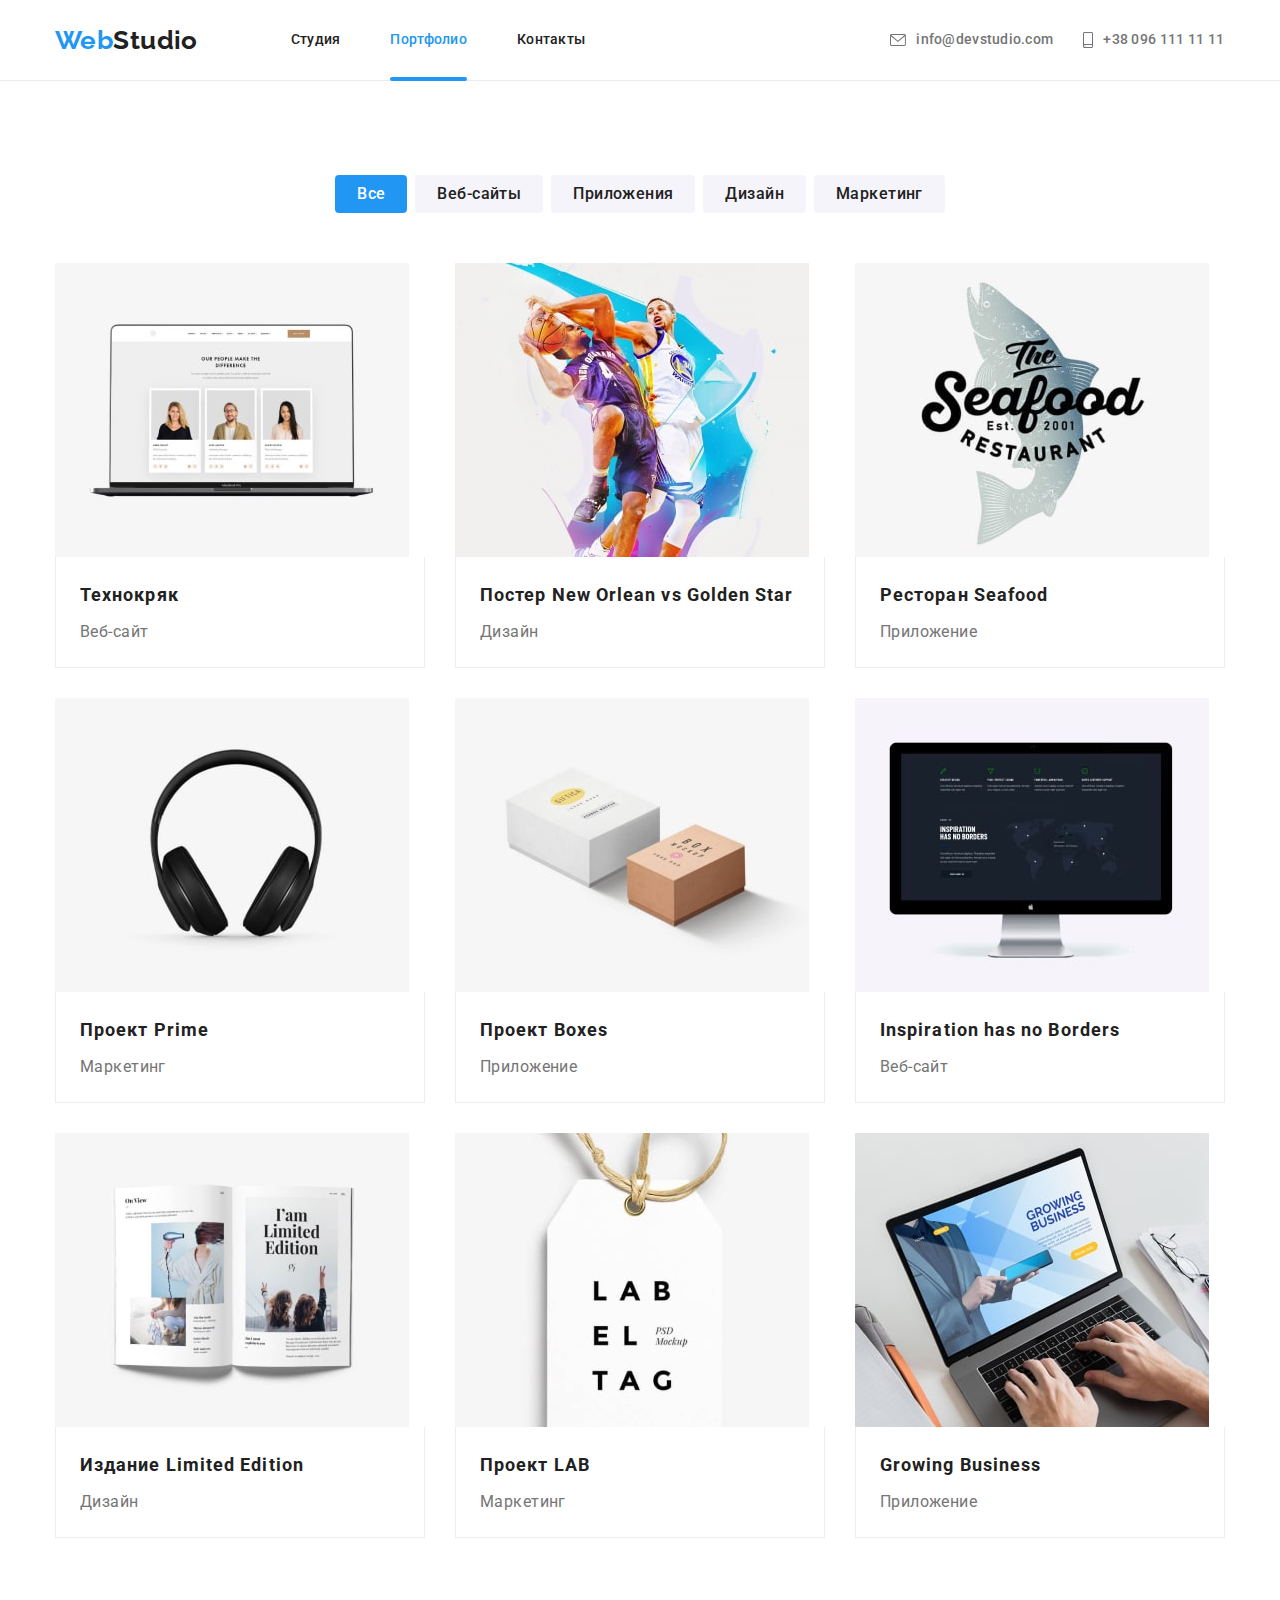
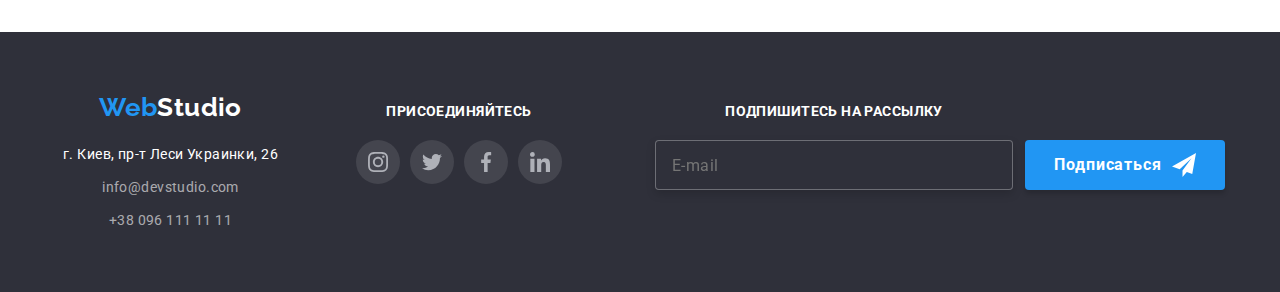
==== commit f1afcb95: "adds header styles" ====
--- a/portfolio.html
+++ b/portfolio.html
@@ -143,12 +143,31 @@
           <ul class="card-set">
             <li class="card-set__item">
               <div class="card-set__thumb">
-                <img
-                  class="card-set__img"
-                  src="./images/portfolio-1.jpg"
-                  alt="Веб-сайт"
-                  width="370"
-                />
+                <picture>
+                  <source
+                    srcset="
+                      ./images/mobile/portfolio-1.jpg    1x,
+                      ./images/mobile/portfolio-1-2x.jpg 2x
+                    "
+                    media="(max-width: 480px)"
+                  />
+                  <source
+                    srcset="
+                      ./images/tablet/portfolio-1.jpg    1x,
+                      ./images/tablet/portfolio-1-2x.jpg 2x
+                    "
+                    media="(min-width: 481px)"
+                  />
+                  <source
+                    srcset="
+                      ./images/desktop/portfolio-1.jpg    1x,
+                      ./images/desktop/portfolio-1-2x.jpg 2x
+                    "
+                    media="(min-width: 769px)"
+                  />
+                  <img class="card-set__img" src="./images/mobile/portfolio-1.jpg" alt="Веб-сайт" />
+                </picture>
+
                 <p class="card-set__description">
                   Ресурс предлагает комплексные предложения с разным уровнем функционала и сервисов.
                   Все это позволит посетителю получить исчерпывающие сведения о компании или частном
@@ -162,12 +181,28 @@
             </li>
             <li class="card-set__item">
               <div class="card-set__thumb">
-                <img
-                  class="card-set__img"
-                  src="./images/portfolio-2.jpg"
-                  alt="Постер"
-                  width="370"
-                />
+                <picture>
+                  <source
+                    srcset="
+                      ./images/mobile/portfolio-2.jpg    1x,
+                      ./images/mobile/portfolio-2-2x.jpg 2x
+                    "
+                    media="(max-width: 480px)" />
+                  <source
+                    srcset="
+                      ./images/tablet/portfolio-2.jpg    1x,
+                      ./images/tablet/portfolio-2-2x.jpg 2x
+                    "
+                    media="(min-width: 481px)" />
+                  <source
+                    srcset="
+                      ./images/desktop/portfolio-2.jpg    1x,
+                      ./images/desktop/portfolio-2-2x.jpg 2x
+                    "
+                    media="(min-width: 769px)" />
+                  <img class="card-set__img" src="./images/mobile/portfolio-2.jpg" alt="Постер"
+                /></picture>
+
                 <p class="card-set__description">
                   Ресурс предлагает комплексные предложения с разным уровнем функционала и сервисов.
                   Все это позволит посетителю получить исчерпывающие сведения о компании или частном
@@ -183,12 +218,35 @@
             </li>
             <li class="card-set__item">
               <div class="card-set__thumb">
-                <img
-                  class="card-set__img"
-                  src="./images/portfolio-3.jpg"
-                  alt="Логотип приложения"
-                  width="370"
-                />
+                <picture>
+                  <source
+                    srcset="
+                      ./images/mobile/portfolio-3.jpg    1x,
+                      ./images/mobile/portfolio-3-2x.jpg 2x
+                    "
+                    media="(max-width: 480px)"
+                  />
+                  <source
+                    srcset="
+                      ./images/tablet/portfolio-3.jpg    1x,
+                      ./images/tablet/portfolio-3-2x.jpg 2x
+                    "
+                    media="(min-width: 481px)"
+                  />
+                  <source
+                    srcset="
+                      ./images/desktop/portfolio-3.jpg    1x,
+                      ./images/desktop/portfolio-3-2x.jpg 2x
+                    "
+                    media="(min-width: 769px)"
+                  />
+                  <img
+                    class="card-set__img"
+                    src="./images/mobile/portfolio-3.jpg"
+                    alt="Логотип приложения"
+                  />
+                </picture>
+
                 <p class="card-set__description">
                   Ресурс предлагает комплексные предложения с разным уровнем функционала и сервисов.
                   Все это позволит посетителю получить исчерпывающие сведения о компании или частном
@@ -202,12 +260,31 @@
             </li>
             <li class="card-set__item">
               <div class="card-set__thumb">
-                <img
-                  class="card-set__img"
-                  src="./images/portfolio-4.jpg"
-                  alt="Наушники"
-                  width="370"
-                />
+                <picture>
+                  <source
+                    srcset="
+                      ./images/mobile/portfolio-4.jpg    1x,
+                      ./images/mobile/portfolio-4-2x.jpg 2x
+                    "
+                    media="(max-width: 480px)"
+                  />
+                  <source
+                    srcset="
+                      ./images/tablet/portfolio-4.jpg    1x,
+                      ./images/tablet/portfolio-4-2x.jpg 2x
+                    "
+                    media="(min-width: 481px)"
+                  />
+                  <source
+                    srcset="
+                      ./images/desktop/portfolio-4.jpg    1x,
+                      ./images/desktop/portfolio-4-2x.jpg 2x
+                    "
+                    media="(min-width: 769px)"
+                  />
+                  <img class="card-set__img" src="./images/mobile/portfolio-4.jpg" alt="Наушники" />
+                </picture>
+
                 <p class="card-set__description">
                   Ресурс предлагает комплексные предложения с разным уровнем функционала и сервисов.
                   Все это позволит посетителю получить исчерпывающие сведения о компании или частном
@@ -224,12 +301,31 @@
             </li>
             <li class="card-set__item">
               <div class="card-set__thumb">
-                <img
-                  class="card-set__img"
-                  src="./images/portfolio-5.jpg"
-                  alt="Коробки"
-                  width="370"
-                />
+                <picture>
+                  <source
+                    srcset="
+                      ./images/mobile/portfolio-5.jpg    1x,
+                      ./images/mobile/portfolio-5-2x.jpg 2x
+                    "
+                    media="(max-width: 480px)"
+                  />
+                  <source
+                    srcset="
+                      ./images/tablet/portfolio-5.jpg    1x,
+                      ./images/tablet/portfolio-5-2x.jpg 2x
+                    "
+                    media="(min-width: 481px)"
+                  />
+                  <source
+                    srcset="
+                      ./images/desktop/portfolio-5.jpg    1x,
+                      ./images/desktop/portfolio-5-2x.jpg 2x
+                    "
+                    media="(min-width: 769px)"
+                  />
+                  <img class="card-set__img" src="./images/mobile/portfolio-5.jpg" alt="Коробки" />
+                </picture>
+
                 <p class="card-set__description">
                   Ресурс предлагает комплексные предложения с разным уровнем функционала и сервисов.
                   Все это позволит посетителю получить исчерпывающие сведения о компании или частном
@@ -246,12 +342,31 @@
             </li>
             <li class="card-set__item">
               <div class="card-set__thumb">
-                <img
-                  class="card-set__img"
-                  src="./images/portfolio-6.jpg"
-                  alt="Веб-сайт"
-                  width="370"
-                />
+                <picture>
+                  <source
+                    srcset="
+                      ./images/mobile/portfolio-6.jpg    1x,
+                      ./images/mobile/portfolio-6-2x.jpg 2x
+                    "
+                    media="(max-width: 480px)"
+                  />
+                  <source
+                    srcset="
+                      ./images/tablet/portfolio-6.jpg    1x,
+                      ./images/tablet/portfolio-6-2x.jpg 2x
+                    "
+                    media="(min-width: 481px)"
+                  />
+                  <source
+                    srcset="
+                      ./images/desktop/portfolio-6.jpg    1x,
+                      ./images/desktop/portfolio-6-2x.jpg 2x
+                    "
+                    media="(min-width: 769px)"
+                  />
+                  <img class="card-set__img" src="./images/mobile/portfolio-6.jpg" alt="Веб-сайт" />
+                </picture>
+
                 <p class="card-set__description">
                   Ресурс предлагает комплексные предложения с разным уровнем функционала и сервисов.
                   Все это позволит посетителю получить исчерпывающие сведения о компании или частном
@@ -265,12 +380,31 @@
             </li>
             <li class="card-set__item">
               <div class="card-set__thumb">
-                <img
-                  class="card-set__img"
-                  src="./images/portfolio-7.jpg"
-                  alt="Журнал"
-                  width="370"
-                />
+                <picture>
+                  <source
+                    srcset="
+                      ./images/mobile/portfolio-7.jpg    1x,
+                      ./images/mobile/portfolio-7-2x.jpg 2x
+                    "
+                    media="(max-width: 480px)"
+                  />
+                  <source
+                    srcset="
+                      ./images/tablet/portfolio-7.jpg    1x,
+                      ./images/tablet/portfolio-7-2x.jpg 2x
+                    "
+                    media="(min-width: 481px)"
+                  />
+                  <source
+                    srcset="
+                      ./images/desktop/portfolio-7.jpg    1x,
+                      ./images/desktop/portfolio-7-2x.jpg 2x
+                    "
+                    media="(min-width: 769px)"
+                  />
+                  <img class="card-set__img" src="./images/mobile/portfolio-7.jpg" alt="Журнал" />
+                </picture>
+
                 <p class="card-set__description">
                   Ресурс предлагает комплексные предложения с разным уровнем функционала и сервисов.
                   Все это позволит посетителю получить исчерпывающие сведения о компании или частном
@@ -284,12 +418,35 @@
             </li>
             <li class="card-set__item">
               <div class="card-set__thumb">
-                <img
-                  class="card-set__img"
-                  src="./images/portfolio-8.jpg"
-                  alt="Ярлык лейбла"
-                  width="370"
-                />
+                <picture>
+                  <source
+                    srcset="
+                      ./images/mobile/portfolio-8.jpg    1x,
+                      ./images/mobile/portfolio-8-2x.jpg 2x
+                    "
+                    media="(max-width: 480px)"
+                  />
+                  <source
+                    srcset="
+                      ./images/tablet/portfolio-8.jpg    1x,
+                      ./images/tablet/portfolio-8-2x.jpg 2x
+                    "
+                    media="(min-width: 481px)"
+                  />
+                  <source
+                    srcset="
+                      ./images/desktop/portfolio-8.jpg    1x,
+                      ./images/desktop/portfolio-8-2x.jpg 2x
+                    "
+                    media="(min-width: 769px)"
+                  />
+                  <img
+                    class="card-set__img"
+                    src="./images/mobile/portfolio-8.jpg"
+                    alt="Ярлык лейбла"
+                  />
+                </picture>
+
                 <p class="card-set__description">
                   Ресурс предлагает комплексные предложения с разным уровнем функционала и сервисов.
                   Все это позволит посетителю получить исчерпывающие сведения о компании или частном
@@ -303,12 +460,35 @@
             </li>
             <li class="card-set__item">
               <div class="card-set__thumb">
-                <img
-                  class="card-set__img"
-                  src="./images/portfolio-1.jpg"
-                  alt="Человек печатает на нетбуке"
-                  width="370"
-                />
+                <picture>
+                  <source
+                    srcset="
+                      ./images/mobile/portfolio-9.jpg    1x,
+                      ./images/mobile/portfolio-9-2x.jpg 2x
+                    "
+                    media="(max-width: 480px)"
+                  />
+                  <source
+                    srcset="
+                      ./images/tablet/portfolio-9.jpg    1x,
+                      ./images/tablet/portfolio-9-2x.jpg 2x
+                    "
+                    media="(min-width: 481px)"
+                  />
+                  <source
+                    srcset="
+                      ./images/desktop/portfolio-9.jpg    1x,
+                      ./images/desktop/portfolio-9-2x.jpg 2x
+                    "
+                    media="(min-width: 769px)"
+                  />
+                  <img
+                    class="card-set__img"
+                    src="./images/mobile/portfolio-9.jpg"
+                    alt="Человек печатает на нетбуке"
+                  />
+                </picture>
+
                 <p class="card-set__description">
                   Ресурс предлагает комплексные предложения с разным уровнем функционала и сервисов.
                   Все это позволит посетителю получить исчерпывающие сведения о компании или частном
@@ -407,5 +587,6 @@
         </form>
       </div>
     </footer>
+    <script src="./js/mobile-menu.js"></script>
   </body>
 </html>
--- a/css/main.min.css
+++ b/css/main.min.css
@@ -1 +1 @@
-.card-set,.address__list,.clients,.our-team__list,.products,.features,.contacts,.navigation__list,.mobile-sm,.sm-list,.card-set__description,.card-set__subtitle,.team-member__position,.products__text,.features__text,.card-set__title,.team-member__name,.features__title,.modal__title,.hero__title,.section__title{margin:0;padding:0}.card-set,.address__list,.clients,.our-team__list,.products,.features,.contacts,.navigation__list,.mobile-sm,.sm-list{list-style:none}.card-set__description,.card-set__subtitle,.team-member__position,.products__text,.features__text{margin:0;padding:0}.card-set__title,.team-member__name,.features__title,.modal__title,.hero__title,.section__title{color:#212121}.filter__btn,.portfolio-title,.checkbox__input,.section__title.visually-hidden{position:absolute;width:1px;height:1px;margin:-1px;border:0;padding:0;white-space:nowrap;-webkit-clip-path:inset(100%);clip-path:inset(100%);clip:rect(0 0 0 0);overflow:hidden}.filter,.clients__box,.features__icon,.checkbox{display:flex;justify-content:center;align-items:center}/*! modern-normalize v1.1.0 | MIT License | https://github.com/sindresorhus/modern-normalize */*,::before,::after{box-sizing:border-box}html{line-height:1.15;-webkit-text-size-adjust:100%;-moz-tab-size:4;-o-tab-size:4;tab-size:4}body{margin:0;font-family:system-ui,-apple-system,"Segoe UI",Roboto,Helvetica,Arial,sans-serif,"Apple Color Emoji","Segoe UI Emoji"}hr{height:0;color:inherit}abbr[title]{-webkit-text-decoration:underline dotted;text-decoration:underline dotted}b,strong{font-weight:bolder}code,kbd,samp,pre{font-family:ui-monospace,SFMono-Regular,Consolas,"Liberation Mono",Menlo,monospace;font-size:1em}small{font-size:80%}sub,sup{font-size:75%;line-height:0;position:relative;vertical-align:baseline}sub{bottom:-0.25em}sup{top:-0.5em}table{text-indent:0;border-color:inherit}button,input,optgroup,select,textarea{font-family:inherit;font-size:100%;line-height:1.15;margin:0}button,select{text-transform:none}button,[type=button],[type=reset],[type=submit]{-webkit-appearance:button}::-moz-focus-inner{border-style:none;padding:0}:-moz-focusring{outline:1px dotted ButtonText}:-moz-ui-invalid{box-shadow:none}legend{padding:0}progress{vertical-align:baseline}::-webkit-inner-spin-button,::-webkit-outer-spin-button{height:auto}[type=search]{-webkit-appearance:textfield;outline-offset:-2px}::-webkit-search-decoration{-webkit-appearance:none}::-webkit-file-upload-button{-webkit-appearance:button;font:inherit}summary{display:list-item}.body{font-family:"Roboto",sans-serif;letter-spacing:.03em;color:#757575;font-size:14px}.container{max-width:480px;padding-left:15px;padding-right:15px;margin-left:auto;margin-right:auto}@media screen and (min-width: 768px){.container{width:768px}}@media screen and (min-width: 1200px){.container{width:1200px}}.section{padding-top:60px;padding-bottom:60px}.section--no-padding{padding-top:0}@media screen and (min-width: 769px){.section{padding-top:94px;padding-bottom:94px}}.section__title{font-weight:700;font-size:28px;line-height:1.18px;text-align:center;margin-bottom:30px}@media screen and (min-width: 1200px){.section__title{font-size:36px;line-height:1.16;margin-bottom:50px}}.logo{font-family:"Raleway",sans-serif;font-weight:700;font-size:24px;line-height:1.16;text-decoration:none;color:#2196f3}.logo__label--black{color:#212121}@media screen and (min-width: 1200px){.logo{font-size:26px;line-height:1.19}}.link{text-decoration:none;color:#212121;transition:color 250ms cubic-bezier(0.4, 0, 0.2, 1)}.link:visited{color:#212121}.products__img,.card-set__img,.team-member__img{display:block}.sm-item:not(:last-child){margin-right:10px}.sm-link{display:flex;justify-content:center;align-items:center;width:44px;height:44px;border-radius:50%}.sm-list{display:flex}.footer-sm__title,.products__text,.subscription__title{font-weight:700;font-size:14px;line-height:1.14;letter-spacing:.03em;text-transform:uppercase;color:#fff;text-align:center}.btn{display:block;margin-left:auto;margin-right:auto;padding-top:10px;padding-bottom:10px;width:200px;font-weight:700;font-size:16px;line-height:1.88;letter-spacing:.06em;font-family:inherit;color:#fff;background-color:#2196f3;cursor:pointer;border:none;border-radius:4px;box-shadow:0px 4px 4px rgba(0,0,0,.15);transition:background-color 250ms cubic-bezier(0.4, 0, 0.2, 1)}.btn:hover,.btn:focus{background-color:#188ce8}.page-header{border-bottom:1px solid #ececec;position:relative}.page-header__box{display:flex;justify-content:space-between;align-items:center}.navigation__link--current{color:#2196f3}@media screen and (min-width: 768px){.navigation__link--current{position:relative}.navigation__link--current::after{display:inline-block;content:"";position:absolute;bottom:-1px;width:100%;height:4px;border-radius:2px;background-color:#2196f3}}.mobile-sm{display:flex}.mobile-sm__link{font-weight:500;font-size:18px;line-height:1.22;letter-spacing:.02em;color:#2196f3}.mobile-sm__link:visited{color:#2196f3}.mobile-sm__item:not(:last-child){padding-right:10px;margin-right:10px;border-right:1px solid rgba(33,33,33,.2);transform:border rotate(90deg)}.mobile-btn{display:inline-flex;margin:0;padding:0;border:none;background-color:rgba(0,0,0,0)}.mobile-btn.is-open .mobile-nav__icon-close{display:block}.mobile-btn.is-open .mobile-nav__icon-menu{display:none}.mobile-btn .mobile-nav__icon-close{display:none}.mobile-nav{display:none;position:absolute;top:100%;left:0;width:100%;padding:40px 48px;background-color:var(#fff)}.mobile-nav.is-open{display:block}.navigation__list{font-weight:500;font-size:40px;line-height:1.7;letter-spacing:.02em;background-color:var(#fff);margin-bottom:270px}@media screen and (min-width: 768px){.navigation__list{display:flex;font-size:14px;line-height:1.14;margin-left:93px}}@media screen and (min-width: 768px){.navigation__item:not(:last-child),.contacts__item:not(:last-child){margin-right:50px}}.contacts__item{display:flex;align-items:center}.contacts__icon{margin-right:10px;--color4: currentColor}.navigation__link,.contacts__link{padding-bottom:32px}@media screen and (min-width: 768px){.navigation__link,.contacts__link{display:flex;align-items:center;padding-top:32px;padding-bottom:32px}}.contacts__icon{display:none}@media screen and (min-width: 768px){.contacts__icon{display:block;fill:currentColor}}.contacts{display:flex;flex-direction:column-reverse}@media screen and (min-width: 768px){.contacts{display:flex;justify-content:flex-end;margin-left:auto}}.navigation__link:hover,.navigation__link:focus,.contacts__link:hover,.contacts__link:focus{color:#2196f3}.contacts__link{font-weight:500;font-size:24px;line-height:1.16;letter-spacing:.02em;color:#757575}@media screen and (min-width: 768px){.contacts__link{font-size:14px;line-height:1.14;letter-spacing:.02em}}.contacts__link:visited{color:#757575}@media screen and (max-width: 767px){.contacts__tel{font-size:34px;line-height:1.17;color:#2196f3}}.hero{margin:0 auto;max-width:480px}@media screen and (min-width: 481px){.hero{max-width:768px}}@media screen and (min-width: 769px){.hero{max-width:1600px}}.overlay{padding-top:118px;height:400px;background-repeat:no-repeat;background-size:cover;background-position:center}@media screen and (max-width: 480px){.overlay{max-width:480px;background-color:#2f303a;background-image:linear-gradient(to right, rgba(47, 48, 58, 0.4), rgba(47, 48, 58, 0.4)),url("../images/mobile/hero.jpg")}}@media screen and (max-width: 480px)and (-webkit-min-device-pixel-ratio: 2),screen and (max-width: 480px)and (min-resolution: 2dppx){.overlay .overlay{background-image:linear-gradient(to right, rgba(47, 48, 58, 0.4), rgba(47, 48, 58, 0.4)),url("../images/mobile/hero-2x.jpg")}}@media screen and (min-width: 481px){.overlay{height:400px;max-width:768px;background-image:linear-gradient(to right, rgba(47, 48, 58, 0.4), rgba(47, 48, 58, 0.4)),url("../images/tablet/hero.jpg")}}@media screen and (min-width: 481px)and (-webkit-min-device-pixel-ratio: 2),screen and (min-width: 481px)and (min-resolution: 2dppx){.overlay{background-image:linear-gradient(to right, rgba(47, 48, 58, 0.4), rgba(47, 48, 58, 0.4)),url("../images/tablet/hero-2x.jpg")}}@media screen and (min-width: 769px){.overlay{padding-top:200px;max-width:1600px;height:600px;background-image:linear-gradient(to right, rgba(47, 48, 58, 0.4), rgba(47, 48, 58, 0.4)),url("../images/desktop/hero.jpg")}}@media screen and (min-width: 769px)and (-webkit-min-device-pixel-ratio: 2),screen and (min-width: 769px)and (min-resolution: 2dppx){.overlay{background-image:linear-gradient(to right, rgba(47, 48, 58, 0.4), rgba(47, 48, 58, 0.4)),url("../images/desktop/hero-2x.jpg")}}.hero__title{max-width:360px;margin-bottom:30px;margin-left:auto;margin-right:auto;font-weight:900;font-size:26px;line-height:1.6;text-align:center;letter-spacing:.06em;text-transform:uppercase;color:#fff}@media screen and (min-width: 1200px){.hero__title{max-width:650px;font-size:44px;line-height:1.36}}.backdrop{position:fixed;top:0;left:0;width:100%;height:100%;background-color:rgba(0,0,0,.2);opacity:1;transition:opacity 250ms cubic-bezier(0.4, 0, 0.2, 1),visibility 250ms cubic-bezier(0.4, 0, 0.2, 1)}@media screen and (max-width: 480px){.backdrop{padding:94px 15px;overflow-y:scroll}}.backdrop--is-hidden{visibility:hidden;opacity:0;pointer-events:none}.backdrop--is-hidden .modal{transform:translate(-50%, -50%) scale(0.9)}.modal{background:#fff;box-shadow:0px 1px 3px rgba(0,0,0,.12),0px 1px 1px rgba(0,0,0,.14),0px 2px 1px rgba(0,0,0,.2);border-radius:4px}@media screen and (min-width: 769px){.modal{position:absolute;top:50%;left:50%;width:528px;height:581px;transform:translate(-50%, -50%) scale(1);transition:transform 250ms cubic-bezier(0.4, 0, 0.2, 1)}}.modal__close-button{position:absolute;top:0;right:0;display:flex;justify-content:center;align-items:center;width:30px;height:30px;margin-top:8px;margin-right:8px;cursor:pointer;border:1px solid rgba(0,0,0,.1);border-radius:50%;background-color:#fff;--color1: currentColor;transition:fill 250ms cubic-bezier(0.4, 0, 0.2, 1)}.modal__close-button:hover,.modal__close-button:focus{fill:#2196f3}.modal__title{display:block;margin-bottom:30px;font-weight:700;font-size:20px;line-height:1.15;text-align:center}.modal__box{padding:40px}.modal__label{position:relative}.modal__field{display:block;height:40px;padding-left:40px;margin-bottom:30px}.modal__field,.modal__comment{max-width:448px;width:100%;border:1px solid rgba(33,33,33,.2);border-radius:4px;outline-width:0;transition:border-color 250ms cubic-bezier(0.4, 0, 0.2, 1)}.modal__icon{position:absolute;top:11px;left:12px;--color1: currentColor;transition:fill 250ms cubic-bezier(0.4, 0, 0.2, 1)}.modal__comment::-moz-placeholder{font-size:12px;line-height:1.16;letter-spacing:.01em;color:rgba(117,117,117,.5)}.modal__comment:-ms-input-placeholder{font-size:12px;line-height:1.16;letter-spacing:.01em;color:rgba(117,117,117,.5)}.modal__comment::placeholder{font-size:12px;line-height:1.16;letter-spacing:.01em;color:rgba(117,117,117,.5)}.modal__label:focus-within>.modal__icon{fill:#2196f3}.modal__label:focus-within>.modal__field,.modal__label:focus-within>.modal__comment{border-color:#2196f3}.modal__name{position:absolute;top:0;left:0;font-size:12px;line-height:1.16;letter-spacing:.01em;color:#757575;transform:translateY(-18px)}.modal__comment{display:block;height:120px;resize:none;padding:12px 16px;margin-bottom:20px;font-size:12px;line-height:1.16;letter-spacing:.01em}.checkbox{position:relative;margin-bottom:30px;line-height:1.71}.checkbox__link{text-underline-offset:1px;color:#2196f3}.checkbox__icon{display:inline-block;width:16px;height:15px;border:2px solid #212121;border-radius:2px;margin-right:7px;transition:background-color 250ms cubic-bezier(0.4, 0, 0.2, 1)}.checkbox__input:checked+.checkbox__icon{border-color:#2196f3;background-color:#2196f3}.checkbox__input{-webkit-user-select:none;-moz-user-select:none;-ms-user-select:none;user-select:none;display:block;position:relative}.features__title{font-size:14px;font-weight:700;line-height:1.14;text-transform:uppercase;margin-bottom:10px}@media screen and (max-width: 768px){.features__title{text-align:center}}.features{display:block}@media screen and (min-width: 1200px){.features{display:flex;margin-left:-30px}}.features__item{width:100%}@media screen and (min-width: 1200px){.features__item{flex-basis:calc(25% - 30px);margin-left:30px}}.features__text{line-height:1.71}.features__icon{height:120px;background-color:#f5f4fa;border-radius:4px;margin-bottom:30px}@media screen and (min-width: 1200px){.features__icon{width:270px}}.products{display:flex}.products__item{position:relative}.products__item:not(:last-child){margin-right:30px}.products__text{position:absolute;bottom:0;width:100%;text-align:center;padding-top:27px;padding-bottom:27px;background-color:rgba(47,48,58,.8)}.section--no-padding{display:none}@media screen and (min-width: 1200px){.section--no-padding{display:block}}.our-team{background-color:#f5f4fa}@media screen and (min-width: 1200px){.our-team__list{display:flex}}.team-member{box-shadow:0px 1px 3px rgba(0,0,0,.12),0px 1px 1px rgba(0,0,0,.14),0px 2px 1px rgba(0,0,0,.2);border-radius:0px 0px 4px 4px}.team-member:not(:last-child){margin-bottom:30px}@media screen and (min-width: 1200px){.team-member:not(:last-child){margin-right:30px}}.team-member__box{padding-top:30px;padding-bottom:24px;background-color:#fff;border-radius:4px}@media screen and (min-width: 1200px){.team-member__box{padding-bottom:30px}}.team-member__name{font-weight:500;margin-bottom:10px}.team-member__position,.team-member__name{font-size:16px;line-height:1.18;text-align:center}.team-member__position{margin-bottom:16px}.team-member__sm-list{justify-content:center}.team-member__sm-link{color:#afb1b8;transition:color 250ms cubic-bezier(0.4, 0, 0.2, 1),background-color 250ms cubic-bezier(0.4, 0, 0.2, 1)}.team-member__sm-link:visited{color:#afb1b8}.team-member__sm-link:hover,.team-member__sm-link:focus{background-color:#2196f3;color:#fff}.team-member__sm-icon{--color1: currentColor }.clients{display:flex;flex-wrap:wrap;justify-content:center;gap:30px}.clients__item{flex-basis:calc((100% - 60px)/2)}.clients__box{height:92px;border:1px solid currentColor;border-radius:4px}@media screen and (min-width: 1200px){.clients__box{height:92px;width:170px}}.clients__link{color:#afb1b8;transition:color 250ms cubic-bezier(0.4, 0, 0.2, 1)}.clients__link:visited{color:#afb1b8}.clients__link:hover,.clients__link:focus{color:#2196f3;fill:#2196f3}.clients__logo{--color1: currentColor}.footer{padding-top:60px;padding-bottom:60px;background-color:#2f303a}.footer__logo{display:block;margin-bottom:20px}.footer__box{text-align:center}@media screen and (min-width: 1200px){.footer__box{display:flex}}.addres-thumb{width:231px;margin-left:auto;margin-right:auto}@media screen and (max-width: 480px){.addres-thumb{margin-bottom:48px}}@media screen and (min-width: 1200px){.addres-thumb{margin-right:70px}}.address__item:not(:last-child){margin-bottom:9px}.logo-label--white{color:#fff}.address__item{font-style:normal;line-height:1.7;color:#fff;transition:color 250ms cubic-bezier(0.4, 0, 0.2, 1)}.address__link{color:rgba(255,255,255,.6)}.address__link:visited{color:rgba(255,255,255,.6)}.address__link:hover,.address__link:focus{color:#fff}.address__link--white{color:#fff}.footer-sm__title,.subscription__title{display:block;padding-bottom:20px;padding-top:12px}.footer-sm__link{background-color:rgba(255,255,255,.1);color:#fff;transition:background-color 250ms cubic-bezier(0.4, 0, 0.2, 1)}.footer-sm__link:hover,.footer-sm__link:focus{background-color:#2196f3}.footer-sm__icon{--color1: currentColor }@media screen and (max-width: 480px){.footer-sm{display:flex;flex-direction:column;align-items:center;margin-bottom:48px}}@media screen and (min-width: 1200px){.subscription{display:flex;align-items:flex-start;margin-left:93px}}.subscription__box{display:flex;flex-direction:column}@media screen and (max-width: 480px){.subscription__box{align-items:center}}.subscription__email{height:50px;width:100%;padding-left:16px;padding-top:15px;padding-bottom:15px;font-size:16px;line-height:1.25;letter-spacing:.03em;color:rgba(255,255,255,.6);background-color:#2f303a;border:1px solid rgba(255,255,255,.3);filter:drop-shadow(0px 4px 4px rgba(0, 0, 0, 0.15));border-radius:4px}@media screen and (min-width: 1200px){.subscription__email{width:358px}}.subscription__btn{display:flex;justify-content:center;align-items:center;margin-top:20px}@media screen and (min-width: 1200px){.subscription__btn{margin-top:48px;margin-left:12px}}.subscription__icon{margin-left:10px}.filter__text{display:block;font-weight:500;font-size:16px;line-height:1.62;font-family:inherit;color:#212121;cursor:pointer;border:none;padding:6px 22px;border-radius:4px;background-color:#f5f4fa;transition:background-color 250ms cubic-bezier(0.4, 0, 0.2, 1),color 250ms cubic-bezier(0.4, 0, 0.2, 1)}.filter__btn:checked+.filter__text{color:#fff;background-color:#2196f3}.filter__text:hover,.filter__text:focus{color:#fff;background-color:#2196f3;box-shadow:0px 3px 1px rgba(0,0,0,.1),0px 1px 2px rgba(0,0,0,.08),0px 2px 2px rgba(0,0,0,.12);border-radius:4px}.filter{margin-bottom:50px}.filter__label:not(:last-child){margin-right:8px}.card-set__title{font-weight:700;font-size:18px;line-height:2;letter-spacing:.06em;padding-bottom:4px}.card-set__subtitle{font-size:16px;line-height:1.88}.card-set__item{transition:box-shadow 250ms cubic-bezier(0.4, 0, 0.2, 1)}.card-set__item:hover{box-shadow:0px 1px 1px rgba(0,0,0,.12),0px 4px 4px rgba(0,0,0,.06),1px 4px 6px rgba(0,0,0,.16)}.card-set__titles{border-bottom:1px solid #eee;border-left:1px solid #eee;border-right:1px solid #eee;padding:20px 24px;background-color:#fff}.card-set{margin:0;padding:0;display:flex;flex-wrap:wrap;margin-top:-30px;margin-left:-30px}.card-set__img{max-width:100%;height:auto}.card-set__item{flex-basis:calc(33.3333333333% - 30px);margin-top:30px;margin-left:30px}.card-set__thumb{position:relative;z-index:-1}.card-set__item,.card-set__titles{overflow:hidden}.card-set__description{position:absolute;display:inline-block;bottom:0;left:0;width:100%;height:100%;margin:0;font-size:18px;line-height:1.58;color:#fff;background-color:rgba(33,150,243,.9);padding:63px 24px;transform:translateY(100%);transition:transform 250ms cubic-bezier(0.4, 0, 0.2, 1)}.card-set__item:hover .card-set__description{transform:translateY(0)}/*# sourceMappingURL=main.min.css.map */+.card-set,.address__list,.clients,.our-team__list,.products,.features,.contacts,.navigation__list,.mobile-sm,.sm-list,.card-set__description,.card-set__subtitle,.team-member__position,.products__text,.features__text,.card-set__title,.team-member__name,.features__title,.modal__title,.hero__title,.section__title{margin:0;padding:0}.card-set,.address__list,.clients,.our-team__list,.products,.features,.contacts,.navigation__list,.mobile-sm,.sm-list{list-style:none}.card-set__description,.card-set__subtitle,.team-member__position,.products__text,.features__text{margin:0;padding:0}.card-set__title,.team-member__name,.features__title,.modal__title,.hero__title,.section__title{color:#212121}.filter__btn,.portfolio-title,.checkbox__input,.section__title.visually-hidden{position:absolute;width:1px;height:1px;margin:-1px;border:0;padding:0;white-space:nowrap;-webkit-clip-path:inset(100%);clip-path:inset(100%);clip:rect(0 0 0 0);overflow:hidden}.clients__box,.features__icon,.checkbox{display:flex;justify-content:center;align-items:center}/*! modern-normalize v1.1.0 | MIT License | https://github.com/sindresorhus/modern-normalize */*,::before,::after{box-sizing:border-box}html{line-height:1.15;-webkit-text-size-adjust:100%;-moz-tab-size:4;-o-tab-size:4;tab-size:4}body{margin:0;font-family:system-ui,-apple-system,"Segoe UI",Roboto,Helvetica,Arial,sans-serif,"Apple Color Emoji","Segoe UI Emoji"}hr{height:0;color:inherit}abbr[title]{-webkit-text-decoration:underline dotted;text-decoration:underline dotted}b,strong{font-weight:bolder}code,kbd,samp,pre{font-family:ui-monospace,SFMono-Regular,Consolas,"Liberation Mono",Menlo,monospace;font-size:1em}small{font-size:80%}sub,sup{font-size:75%;line-height:0;position:relative;vertical-align:baseline}sub{bottom:-0.25em}sup{top:-0.5em}table{text-indent:0;border-color:inherit}button,input,optgroup,select,textarea{font-family:inherit;font-size:100%;line-height:1.15;margin:0}button,select{text-transform:none}button,[type=button],[type=reset],[type=submit]{-webkit-appearance:button}::-moz-focus-inner{border-style:none;padding:0}:-moz-focusring{outline:1px dotted ButtonText}:-moz-ui-invalid{box-shadow:none}legend{padding:0}progress{vertical-align:baseline}::-webkit-inner-spin-button,::-webkit-outer-spin-button{height:auto}[type=search]{-webkit-appearance:textfield;outline-offset:-2px}::-webkit-search-decoration{-webkit-appearance:none}::-webkit-file-upload-button{-webkit-appearance:button;font:inherit}summary{display:list-item}.body{font-family:"Roboto",sans-serif;letter-spacing:.03em;color:#757575;font-size:14px}.container{padding-left:15px;padding-right:15px;margin-left:auto;margin-right:auto}@media screen and (max-width: 768px){.container{max-width:480px}}@media screen and (min-width: 769px){.container{width:768px}}@media screen and (min-width: 1200px){.container{width:1200px}}.section{padding-top:60px;padding-bottom:60px}.section--no-padding{padding-top:0}@media screen and (min-width: 769px){.section{padding-top:94px;padding-bottom:94px}}.section__title{font-weight:700;font-size:28px;line-height:1.18px;text-align:center;margin-bottom:30px}@media screen and (min-width: 1200px){.section__title{font-size:36px;line-height:1.16;margin-bottom:50px}}.logo{font-family:"Raleway",sans-serif;font-weight:700;font-size:24px;line-height:1.16;text-decoration:none;color:#2196f3}.logo__label--black{color:#212121}@media screen and (min-width: 1200px){.logo{font-size:26px;line-height:1.19}}.link{text-decoration:none;color:#212121;transition:color 250ms cubic-bezier(0.4, 0, 0.2, 1)}.link:visited{color:#212121}.products__img,.card-set__img,.team-member__img{display:block}.sm-item:not(:last-child){margin-right:10px}.sm-link{display:flex;justify-content:center;align-items:center;width:44px;height:44px;border-radius:50%}.sm-list{display:flex}.footer-sm__title,.products__text,.subscription__title{font-weight:700;font-size:14px;line-height:1.14;letter-spacing:.03em;text-transform:uppercase;color:#fff;text-align:center}.btn{display:block;margin-left:auto;margin-right:auto;padding-top:10px;padding-bottom:10px;width:200px;font-weight:700;font-size:16px;line-height:1.88;letter-spacing:.06em;font-family:inherit;color:#fff;background-color:#2196f3;cursor:pointer;border:none;border-radius:4px;box-shadow:0px 4px 4px rgba(0,0,0,.15);transition:background-color 250ms cubic-bezier(0.4, 0, 0.2, 1)}.btn:hover,.btn:focus{background-color:#188ce8}.page-header{border-bottom:1px solid #ececec;position:relative}.page-header__box{display:flex;align-items:center}@media screen and (max-width: 767px){.page-header__box{min-height:60px}}@media screen and (min-width: 768px){.page-header__box{min-height:80px}}.navigation__link--current{color:#2196f3}@media screen and (min-width: 768px){.navigation__link--current{position:relative}.navigation__link--current::after{display:inline-block;content:"";position:absolute;bottom:-1px;width:100%;height:4px;border-radius:2px;background-color:#2196f3}}.mobile-sm{display:flex}@media screen and (min-width: 768px){.mobile-sm{display:none}}.mobile-sm__link{font-weight:500;font-size:18px;line-height:1.22;letter-spacing:.02em;color:#2196f3}.mobile-sm__link:visited{color:#2196f3}.mobile-sm__item:not(:last-child){padding-right:10px;margin-right:10px;border-right:1px solid rgba(33,33,33,.2);transform:border rotate(90deg)}.mobile-btn{position:absolute;top:10px;right:15px;z-index:99;display:inline-flex;margin:0;padding:0;border:none;background-color:rgba(0,0,0,0)}@media screen and (min-width: 768px){.mobile-btn{display:none}}.mobile-btn:hover .mobile-nav__icon-close{fill:#2196f3}.mobile-btn:hover .mobile-nav__icon-menu{fill:#2196f3}.mobile-btn.is-open .mobile-nav__icon-close{display:block}.mobile-btn.is-open .mobile-nav__icon-menu{display:none}.mobile-btn .mobile-nav__icon-close{display:none}@media screen and (max-width: 767px){.mobile-nav{display:none;z-index:1;position:absolute;top:0;left:0;width:100vw;height:100vh;padding:40px 48px;background-color:#fff;overflow:hidden;display:flex;flex-direction:column;align-items:flex-start;transform:translateX(-100%);transition:transform 500ms cubic-bezier(0.4, 0, 0.2, 1)}.mobile-nav.is-open{transform:translateX(0)}}@media screen and (min-width: 768px){.mobile-nav{display:flex;align-items:center}}@media screen and (min-width: 768px)and (max-width: 1199px){.navigation{margin-left:88px}}@media screen and (min-width: 1200px){.navigation{margin-left:93px}}.navigation__list{font-weight:500;font-size:40px;line-height:1.7;letter-spacing:.02em;margin-bottom:270px}@media screen and (min-width: 768px){.navigation__list{display:flex;font-size:14px;line-height:1.14;margin-bottom:0}}@media screen and (min-width: 768px){.navigation__item:not(:last-child){margin-right:50px}}@media screen and (min-width: 768px){.contacts__item:not(:last-child){margin-right:30px}}.contacts__item{display:flex;align-items:center}.contacts__icon{margin-right:10px;--color4: currentColor}.navigation__link,.contacts__link{padding-bottom:32px}@media screen and (min-width: 768px){.navigation__link,.contacts__link{display:flex;align-items:center;padding-top:32px;padding-bottom:32px}}.contacts__icon{display:none}@media screen and (min-width: 768px){.contacts__icon{display:block;fill:currentColor}}@media screen and (max-width: 767px){.contacts{display:flex;flex-direction:column-reverse;margin-bottom:64px}}@media screen and (min-width: 768px){.contacts{display:block;margin-left:84px}}@media screen and (min-width: 1200px){.contacts{display:flex;margin-left:305px}}.navigation__link:hover,.navigation__link:focus,.contacts__link:hover,.contacts__link:focus{color:#2196f3}.contacts__link{font-weight:500;font-size:24px;line-height:1.16;letter-spacing:.02em;color:#757575}@media screen and (min-width: 768px){.contacts__link{font-size:14px;line-height:1.14;letter-spacing:.02em}}.contacts__link:visited{color:#757575}@media screen and (max-width: 767px){.contacts__tel{font-size:34px;line-height:1.17;color:#2196f3}}.hero{margin:0 auto;max-width:480px}@media screen and (min-width: 481px){.hero{max-width:768px}}@media screen and (min-width: 769px){.hero{max-width:1600px}}.overlay{padding-top:118px;height:400px;background-repeat:no-repeat;background-size:cover;background-position:center}@media screen and (max-width: 480px){.overlay{max-width:480px;background-color:#2f303a;background-image:linear-gradient(to right, rgba(47, 48, 58, 0.4), rgba(47, 48, 58, 0.4)),url("../images/mobile/hero.jpg")}}@media screen and (max-width: 480px)and (-webkit-min-device-pixel-ratio: 2),screen and (max-width: 480px)and (min-resolution: 2dppx){.overlay .overlay{background-image:linear-gradient(to right, rgba(47, 48, 58, 0.4), rgba(47, 48, 58, 0.4)),url("../images/mobile/hero-2x.jpg")}}@media screen and (min-width: 481px){.overlay{height:400px;max-width:768px;background-image:linear-gradient(to right, rgba(47, 48, 58, 0.4), rgba(47, 48, 58, 0.4)),url("../images/tablet/hero.jpg")}}@media screen and (min-width: 481px)and (-webkit-min-device-pixel-ratio: 2),screen and (min-width: 481px)and (min-resolution: 2dppx){.overlay{background-image:linear-gradient(to right, rgba(47, 48, 58, 0.4), rgba(47, 48, 58, 0.4)),url("../images/tablet/hero-2x.jpg")}}@media screen and (min-width: 769px){.overlay{padding-top:200px;max-width:1600px;height:600px;background-image:linear-gradient(to right, rgba(47, 48, 58, 0.4), rgba(47, 48, 58, 0.4)),url("../images/desktop/hero.jpg")}}@media screen and (min-width: 769px)and (-webkit-min-device-pixel-ratio: 2),screen and (min-width: 769px)and (min-resolution: 2dppx){.overlay{background-image:linear-gradient(to right, rgba(47, 48, 58, 0.4), rgba(47, 48, 58, 0.4)),url("../images/desktop/hero-2x.jpg")}}.hero__title{max-width:360px;margin-bottom:30px;margin-left:auto;margin-right:auto;font-weight:900;font-size:26px;line-height:1.6;text-align:center;letter-spacing:.06em;text-transform:uppercase;color:#fff}@media screen and (min-width: 1200px){.hero__title{max-width:650px;font-size:44px;line-height:1.36}}.backdrop{position:fixed;top:0;left:0;width:100%;height:100%;background-color:rgba(0,0,0,.2);opacity:1;transition:opacity 250ms cubic-bezier(0.4, 0, 0.2, 1),visibility 250ms cubic-bezier(0.4, 0, 0.2, 1)}@media screen and (max-width: 480px){.backdrop{padding:94px 15px;overflow-y:scroll}}.backdrop--is-hidden{visibility:hidden;opacity:0;pointer-events:none}.backdrop--is-hidden .modal{transform:translate(-50%, -50%) scale(0.9)}.modal{background:#fff;box-shadow:0px 1px 3px rgba(0,0,0,.12),0px 1px 1px rgba(0,0,0,.14),0px 2px 1px rgba(0,0,0,.2);border-radius:4px}@media screen and (min-width: 769px){.modal{position:absolute;top:50%;left:50%;width:528px;height:581px;transform:translate(-50%, -50%) scale(1);transition:transform 250ms cubic-bezier(0.4, 0, 0.2, 1)}}.modal__close-button{position:absolute;top:0;right:0;display:flex;justify-content:center;align-items:center;width:30px;height:30px;margin-top:8px;margin-right:8px;cursor:pointer;border:1px solid rgba(0,0,0,.1);border-radius:50%;background-color:#fff;--color1: currentColor;transition:fill 250ms cubic-bezier(0.4, 0, 0.2, 1)}.modal__close-button:hover,.modal__close-button:focus{fill:#2196f3}.modal__title{display:block;margin-bottom:30px;font-weight:700;font-size:20px;line-height:1.15;text-align:center}.modal__box{padding:40px}.modal__label{position:relative}.modal__field{display:block;height:40px;padding-left:40px;margin-bottom:30px}.modal__field,.modal__comment{max-width:448px;width:100%;border:1px solid rgba(33,33,33,.2);border-radius:4px;outline-width:0;transition:border-color 250ms cubic-bezier(0.4, 0, 0.2, 1)}.modal__icon{position:absolute;top:11px;left:12px;--color1: currentColor;transition:fill 250ms cubic-bezier(0.4, 0, 0.2, 1)}.modal__comment::-moz-placeholder{font-size:12px;line-height:1.16;letter-spacing:.01em;color:rgba(117,117,117,.5)}.modal__comment:-ms-input-placeholder{font-size:12px;line-height:1.16;letter-spacing:.01em;color:rgba(117,117,117,.5)}.modal__comment::placeholder{font-size:12px;line-height:1.16;letter-spacing:.01em;color:rgba(117,117,117,.5)}.modal__label:focus-within>.modal__icon{fill:#2196f3}.modal__label:focus-within>.modal__field,.modal__label:focus-within>.modal__comment{border-color:#2196f3}.modal__name{position:absolute;top:0;left:0;font-size:12px;line-height:1.16;letter-spacing:.01em;color:#757575;transform:translateY(-18px)}.modal__comment{display:block;height:120px;resize:none;padding:12px 16px;margin-bottom:20px;font-size:12px;line-height:1.16;letter-spacing:.01em}.checkbox{position:relative;margin-bottom:30px;line-height:1.71}.checkbox__link{text-underline-offset:1px;color:#2196f3}.checkbox__icon{display:inline-block;width:16px;height:15px;border:2px solid #212121;border-radius:2px;margin-right:7px;transition:background-color 250ms cubic-bezier(0.4, 0, 0.2, 1)}.checkbox__input:checked+.checkbox__icon{border-color:#2196f3;background-color:#2196f3}.checkbox__input{-webkit-user-select:none;-moz-user-select:none;-ms-user-select:none;user-select:none;display:block;position:relative}.features__title{font-size:14px;font-weight:700;line-height:1.14;text-transform:uppercase;margin-bottom:10px}@media screen and (max-width: 768px){.features__title{text-align:center}}.features{display:block}@media screen and (min-width: 1200px){.features{display:flex;margin-left:-30px}}.features__item{width:100%}@media screen and (min-width: 1200px){.features__item{flex-basis:calc(25% - 30px);margin-left:30px}}.features__text{line-height:1.71}.features__icon{height:120px;background-color:#f5f4fa;border-radius:4px;margin-bottom:30px}@media screen and (min-width: 1200px){.features__icon{width:270px}}.products{display:flex}.products__item{position:relative}.products__item:not(:last-child){margin-right:30px}.products__text{position:absolute;bottom:0;width:100%;text-align:center;padding-top:27px;padding-bottom:27px;background-color:rgba(47,48,58,.8)}.section--no-padding{display:none}@media screen and (min-width: 1200px){.section--no-padding{display:block}}.our-team{background-color:#f5f4fa}@media screen and (min-width: 1200px){.our-team__list{display:flex}}.team-member{box-shadow:0px 1px 3px rgba(0,0,0,.12),0px 1px 1px rgba(0,0,0,.14),0px 2px 1px rgba(0,0,0,.2);border-radius:0px 0px 4px 4px}.team-member:not(:last-child){margin-bottom:30px}@media screen and (min-width: 1200px){.team-member:not(:last-child){margin-right:30px}}.team-member__box{padding-top:30px;padding-bottom:24px;background-color:#fff;border-radius:4px}@media screen and (min-width: 1200px){.team-member__box{padding-bottom:30px}}.team-member__name{font-weight:500;margin-bottom:10px}.team-member__position,.team-member__name{font-size:16px;line-height:1.18;text-align:center}.team-member__position{margin-bottom:16px}.team-member__sm-list{justify-content:center}.team-member__sm-link{color:#afb1b8;transition:color 250ms cubic-bezier(0.4, 0, 0.2, 1),background-color 250ms cubic-bezier(0.4, 0, 0.2, 1)}.team-member__sm-link:visited{color:#afb1b8}.team-member__sm-link:hover,.team-member__sm-link:focus{background-color:#2196f3;color:#fff}.team-member__sm-icon{--color1: currentColor }.clients{display:flex;flex-wrap:wrap;justify-content:center;gap:30px}.clients__item{flex-basis:calc((100% - 60px)/2)}.clients__box{height:92px;border:1px solid currentColor;border-radius:4px}@media screen and (min-width: 1200px){.clients__box{height:92px;width:170px}}.clients__link{color:#afb1b8;transition:color 250ms cubic-bezier(0.4, 0, 0.2, 1)}.clients__link:visited{color:#afb1b8}.clients__link:hover,.clients__link:focus{color:#2196f3;fill:#2196f3}.clients__logo{--color1: currentColor}.footer{padding-top:60px;padding-bottom:60px;background-color:#2f303a}.footer__logo{display:block;margin-bottom:20px}.footer__box{text-align:center}@media screen and (min-width: 1200px){.footer__box{display:flex}}.addres-thumb{width:231px;margin-left:auto;margin-right:auto}@media screen and (max-width: 480px){.addres-thumb{margin-bottom:48px}}@media screen and (min-width: 1200px){.addres-thumb{margin-right:70px}}.address__item:not(:last-child){margin-bottom:9px}.logo-label--white{color:#fff}.address__item{font-style:normal;line-height:1.7;color:#fff;transition:color 250ms cubic-bezier(0.4, 0, 0.2, 1)}.address__link{color:rgba(255,255,255,.6)}.address__link:visited{color:rgba(255,255,255,.6)}.address__link:hover,.address__link:focus{color:#fff}.address__link--white{color:#fff}.footer-sm__title,.subscription__title{display:block;padding-bottom:20px;padding-top:12px}.footer-sm__link{background-color:rgba(255,255,255,.1);color:#fff;transition:background-color 250ms cubic-bezier(0.4, 0, 0.2, 1)}.footer-sm__link:hover,.footer-sm__link:focus{background-color:#2196f3}.footer-sm__icon{--color1: currentColor }@media screen and (max-width: 480px){.footer-sm{display:flex;flex-direction:column;align-items:center;margin-bottom:48px}}@media screen and (min-width: 1200px){.subscription{display:flex;align-items:flex-start;margin-left:93px}}.subscription__box{display:flex;flex-direction:column}@media screen and (max-width: 480px){.subscription__box{align-items:center}}.subscription__email{height:50px;width:100%;padding-left:16px;padding-top:15px;padding-bottom:15px;font-size:16px;line-height:1.25;letter-spacing:.03em;color:rgba(255,255,255,.6);background-color:#2f303a;border:1px solid rgba(255,255,255,.3);filter:drop-shadow(0px 4px 4px rgba(0, 0, 0, 0.15));border-radius:4px}@media screen and (min-width: 1200px){.subscription__email{width:358px}}.subscription__btn{display:flex;justify-content:center;align-items:center;margin-top:20px}@media screen and (min-width: 1200px){.subscription__btn{margin-top:48px;margin-left:12px}}.subscription__icon{margin-left:10px}.filter__text{display:block;font-weight:500;font-size:16px;line-height:1.62;font-family:inherit;color:#212121;cursor:pointer;border:none;padding:6px 22px;border-radius:4px;background-color:#f5f4fa;transition:background-color 250ms cubic-bezier(0.4, 0, 0.2, 1),color 250ms cubic-bezier(0.4, 0, 0.2, 1)}.filter__btn:checked+.filter__text{color:#fff;background-color:#2196f3}.filter__text:hover,.filter__text:focus{color:#fff;background-color:#2196f3;box-shadow:0px 3px 1px rgba(0,0,0,.1),0px 1px 2px rgba(0,0,0,.08),0px 2px 2px rgba(0,0,0,.12);border-radius:4px}.filter{display:flex;flex-wrap:wrap;margin-bottom:40px}@media screen and (min-width: 769px){.filter{display:flex;justify-content:center;align-items:center;margin-bottom:50px}}.filter__label:not(:last-child){margin-right:8px}@media screen and (max-width: 480px){.filter__label:not(:last-child){margin-bottom:15px}}.card-set__title{font-weight:700;font-size:18px;line-height:2;letter-spacing:.06em;padding-bottom:4px}.card-set__subtitle{font-size:16px;line-height:1.88}.card-set__item{transition:box-shadow 250ms cubic-bezier(0.4, 0, 0.2, 1)}.card-set__item:hover{box-shadow:0px 1px 1px rgba(0,0,0,.12),0px 4px 4px rgba(0,0,0,.06),1px 4px 6px rgba(0,0,0,.16)}.card-set__titles{border-bottom:1px solid #eee;border-left:1px solid #eee;border-right:1px solid #eee;padding:20px 24px;background-color:#fff}.card-set{margin:0;padding:0}@media screen and (min-width: 769px){.card-set{display:flex;flex-wrap:wrap;gap:30px}}.card-set__img{max-width:100%;height:auto}.card-set__item{flex-basis:calc((100% - 60px)/3)}@media screen and (max-width: 480px){.card-set__item{margin-bottom:30px}}.card-set__thumb{position:relative;z-index:-1}.card-set__item,.card-set__titles{overflow:hidden}.card-set__description{position:absolute;display:inline-block;bottom:0;left:0;width:100%;height:100%;margin:0;font-size:18px;line-height:1.58;color:#fff;background-color:rgba(33,150,243,.9);padding:63px 24px;transform:translateY(100%);transition:transform 250ms cubic-bezier(0.4, 0, 0.2, 1)}.card-set__item:hover .card-set__description{transform:translateY(0)}/*# sourceMappingURL=main.min.css.map */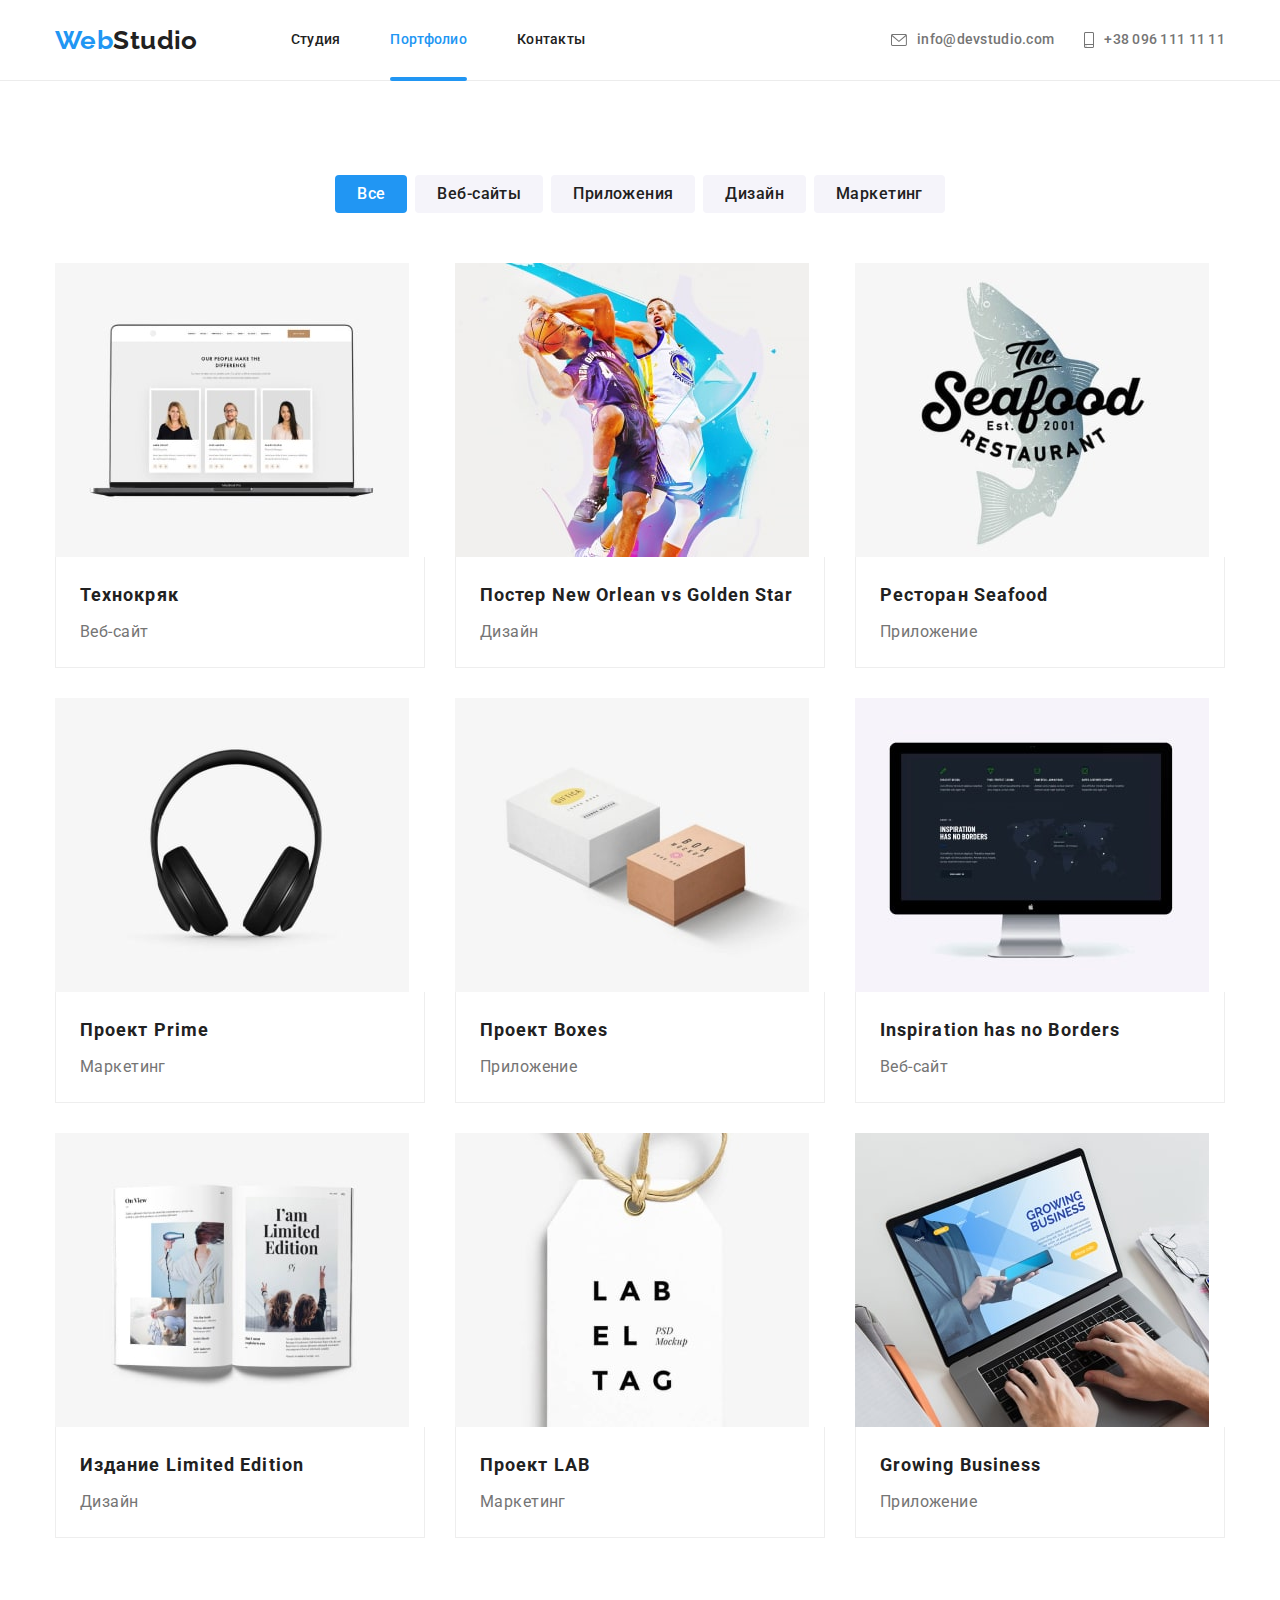
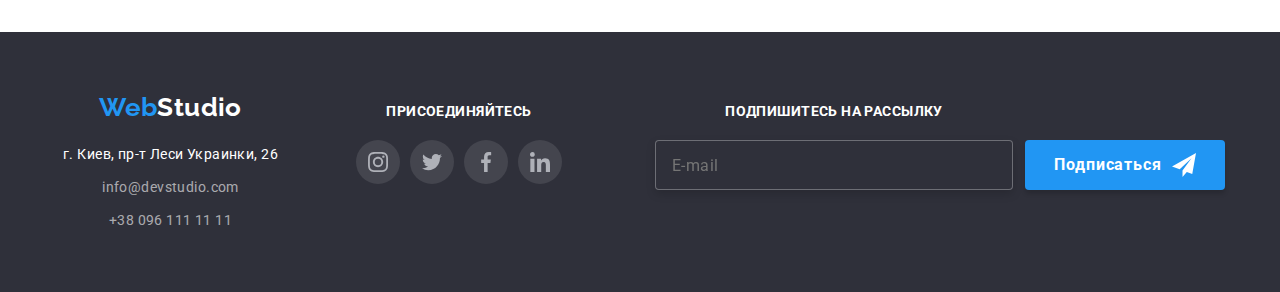
==== commit 21261b06: "adds header styles" ====
--- a/portfolio.html
+++ b/portfolio.html
@@ -22,41 +22,36 @@
         <a href="./index.html" lang="en" class="logo"
           >Web<span class="logo__label--black">Studio</span>
         </a>
-        <div class="mobile-nav" data-menu id="mobile-nav">
-          <nav class="navigation">
-            <ul class="navigation__list">
-              <li class="navigation__item">
-                <a href="./index.html" class="link navigation__link">Студия</a>
+        <div class="mobile-menu" data-menu id="mobile-nav">
+          <nav class="mobile-nav">
+            <ul class="mobile-nav__list">
+              <li class="mobile-nav__item">
+                <a href="./index.html" class="link mobile-nav__link">Студия</a>
               </li>
-              <li class="navigation__item">
-                <a href="./portfolio.html" class="link navigation__link navigation__link--current"
+              <li class="mobile-nav__item">
+                <a href="./portfolio.html" class="link mobile-nav__link mobile-nav__link--current"
                   >Портфолио</a
                 >
               </li>
-              <li class="navigation__item">
-                <a href="#" class="link navigation__link">Контакты</a>
+              <li class="mobile-nav__item">
+                <a href="#" class="link mobile-nav__link">Контакты</a>
               </li>
             </ul>
           </nav>
 
-          <ul class="contacts">
-            <li class="contacts__item">
-              <a href="mailto:info@devstudio.com" class="link contacts__link">
-                <svg class="contacts__icon" width="16" height="12">
-                  <use href="./images/icons.svg#icon-envelope"></use>
-                </svg>
-                info@devstudio.com</a
-              >
-            </li>
-            <li class="contacts__item">
-              <a href="tel:+380961111111" class="link contacts__link contacts__tel">
-                <svg class="contacts__icon" width="10" height="16">
-                  <use href="./images/icons.svg#icon-smartphone"></use>
-                </svg>
+          <ul class="mobile-contacts">
+            <li class="mobile-contacts__item">
+              <a href="tel:+380961111111" class="link mobile-contacts__link mobile-contacts__tel">
                 +38 096 111 11 11</a
               >
             </li>
+            <li class="mobile-contacts__item">
+              <a href="mailto:info@devstudio.com" class="link mobile-contacts__link"
+                >info@devstudio.com</a
+              >
+            </li>
           </ul>
+
           <ul class="mobile-sm">
             <li class="mobile-sm__item">
               <a class="link mobile-sm__link" href="#" aria-label="Instagram">Instagram</a>
@@ -83,6 +78,40 @@
             <use class="mobile-nav__icon-menu" href="./images/icons.svg#icon-menu_mobile"></use>
           </svg>
         </button>
+        <nav class="navigation">
+          <ul class="navigation__list">
+            <li class="navigation__item">
+              <a href="./index.html" class="link navigation__link">Студия</a>
+            </li>
+            <li class="navigation__item">
+              <a href="./portfolio.html" class="link navigation__link navigation__link--current"
+                >Портфолио</a
+              >
+            </li>
+            <li class="navigation__item">
+              <a href="#" class="link navigation__link">Контакты</a>
+            </li>
+          </ul>
+        </nav>
+
+        <ul class="contacts">
+          <li class="contacts__item">
+            <a href="mailto:info@devstudio.com" class="link contacts__link">
+              <svg class="contacts__icon" width="16" height="12">
+                <use href="./images/icons.svg#icon-envelope"></use>
+              </svg>
+              info@devstudio.com</a
+            >
+          </li>
+          <li class="contacts__item">
+            <a href="tel:+380961111111" class="link contacts__link contacts__tel">
+              <svg class="contacts__icon" width="10" height="16">
+                <use href="./images/icons.svg#icon-smartphone"></use>
+              </svg>
+              +38 096 111 11 11</a
+            >
+          </li>
+        </ul>
       </div>
     </header>
 
--- a/css/main.min.css
+++ b/css/main.min.css
@@ -1 +1 @@
-.card-set,.address__list,.clients,.our-team__list,.products,.features,.contacts,.navigation__list,.mobile-sm,.sm-list,.card-set__description,.card-set__subtitle,.team-member__position,.products__text,.features__text,.card-set__title,.team-member__name,.features__title,.modal__title,.hero__title,.section__title{margin:0;padding:0}.card-set,.address__list,.clients,.our-team__list,.products,.features,.contacts,.navigation__list,.mobile-sm,.sm-list{list-style:none}.card-set__description,.card-set__subtitle,.team-member__position,.products__text,.features__text{margin:0;padding:0}.card-set__title,.team-member__name,.features__title,.modal__title,.hero__title,.section__title{color:#212121}.filter__btn,.portfolio-title,.checkbox__input,.section__title.visually-hidden{position:absolute;width:1px;height:1px;margin:-1px;border:0;padding:0;white-space:nowrap;-webkit-clip-path:inset(100%);clip-path:inset(100%);clip:rect(0 0 0 0);overflow:hidden}.clients__box,.features__icon,.checkbox{display:flex;justify-content:center;align-items:center}/*! modern-normalize v1.1.0 | MIT License | https://github.com/sindresorhus/modern-normalize */*,::before,::after{box-sizing:border-box}html{line-height:1.15;-webkit-text-size-adjust:100%;-moz-tab-size:4;-o-tab-size:4;tab-size:4}body{margin:0;font-family:system-ui,-apple-system,"Segoe UI",Roboto,Helvetica,Arial,sans-serif,"Apple Color Emoji","Segoe UI Emoji"}hr{height:0;color:inherit}abbr[title]{-webkit-text-decoration:underline dotted;text-decoration:underline dotted}b,strong{font-weight:bolder}code,kbd,samp,pre{font-family:ui-monospace,SFMono-Regular,Consolas,"Liberation Mono",Menlo,monospace;font-size:1em}small{font-size:80%}sub,sup{font-size:75%;line-height:0;position:relative;vertical-align:baseline}sub{bottom:-0.25em}sup{top:-0.5em}table{text-indent:0;border-color:inherit}button,input,optgroup,select,textarea{font-family:inherit;font-size:100%;line-height:1.15;margin:0}button,select{text-transform:none}button,[type=button],[type=reset],[type=submit]{-webkit-appearance:button}::-moz-focus-inner{border-style:none;padding:0}:-moz-focusring{outline:1px dotted ButtonText}:-moz-ui-invalid{box-shadow:none}legend{padding:0}progress{vertical-align:baseline}::-webkit-inner-spin-button,::-webkit-outer-spin-button{height:auto}[type=search]{-webkit-appearance:textfield;outline-offset:-2px}::-webkit-search-decoration{-webkit-appearance:none}::-webkit-file-upload-button{-webkit-appearance:button;font:inherit}summary{display:list-item}.body{font-family:"Roboto",sans-serif;letter-spacing:.03em;color:#757575;font-size:14px}.container{padding-left:15px;padding-right:15px;margin-left:auto;margin-right:auto}@media screen and (max-width: 768px){.container{max-width:480px}}@media screen and (min-width: 769px){.container{width:768px}}@media screen and (min-width: 1200px){.container{width:1200px}}.section{padding-top:60px;padding-bottom:60px}.section--no-padding{padding-top:0}@media screen and (min-width: 769px){.section{padding-top:94px;padding-bottom:94px}}.section__title{font-weight:700;font-size:28px;line-height:1.18px;text-align:center;margin-bottom:30px}@media screen and (min-width: 1200px){.section__title{font-size:36px;line-height:1.16;margin-bottom:50px}}.logo{font-family:"Raleway",sans-serif;font-weight:700;font-size:24px;line-height:1.16;text-decoration:none;color:#2196f3}.logo__label--black{color:#212121}@media screen and (min-width: 1200px){.logo{font-size:26px;line-height:1.19}}.link{text-decoration:none;color:#212121;transition:color 250ms cubic-bezier(0.4, 0, 0.2, 1)}.link:visited{color:#212121}.products__img,.card-set__img,.team-member__img{display:block}.sm-item:not(:last-child){margin-right:10px}.sm-link{display:flex;justify-content:center;align-items:center;width:44px;height:44px;border-radius:50%}.sm-list{display:flex}.footer-sm__title,.products__text,.subscription__title{font-weight:700;font-size:14px;line-height:1.14;letter-spacing:.03em;text-transform:uppercase;color:#fff;text-align:center}.btn{display:block;margin-left:auto;margin-right:auto;padding-top:10px;padding-bottom:10px;width:200px;font-weight:700;font-size:16px;line-height:1.88;letter-spacing:.06em;font-family:inherit;color:#fff;background-color:#2196f3;cursor:pointer;border:none;border-radius:4px;box-shadow:0px 4px 4px rgba(0,0,0,.15);transition:background-color 250ms cubic-bezier(0.4, 0, 0.2, 1)}.btn:hover,.btn:focus{background-color:#188ce8}.page-header{border-bottom:1px solid #ececec;position:relative}.page-header__box{display:flex;align-items:center}@media screen and (max-width: 767px){.page-header__box{min-height:60px}}@media screen and (min-width: 768px){.page-header__box{min-height:80px}}.navigation__link--current{color:#2196f3}@media screen and (min-width: 768px){.navigation__link--current{position:relative}.navigation__link--current::after{display:inline-block;content:"";position:absolute;bottom:-1px;width:100%;height:4px;border-radius:2px;background-color:#2196f3}}.mobile-sm{display:flex}@media screen and (min-width: 768px){.mobile-sm{display:none}}.mobile-sm__link{font-weight:500;font-size:18px;line-height:1.22;letter-spacing:.02em;color:#2196f3}.mobile-sm__link:visited{color:#2196f3}.mobile-sm__item:not(:last-child){padding-right:10px;margin-right:10px;border-right:1px solid rgba(33,33,33,.2);transform:border rotate(90deg)}.mobile-btn{position:absolute;top:10px;right:15px;z-index:99;display:inline-flex;margin:0;padding:0;border:none;background-color:rgba(0,0,0,0)}@media screen and (min-width: 768px){.mobile-btn{display:none}}.mobile-btn:hover .mobile-nav__icon-close{fill:#2196f3}.mobile-btn:hover .mobile-nav__icon-menu{fill:#2196f3}.mobile-btn.is-open .mobile-nav__icon-close{display:block}.mobile-btn.is-open .mobile-nav__icon-menu{display:none}.mobile-btn .mobile-nav__icon-close{display:none}@media screen and (max-width: 767px){.mobile-nav{display:none;z-index:1;position:absolute;top:0;left:0;width:100vw;height:100vh;padding:40px 48px;background-color:#fff;overflow:hidden;display:flex;flex-direction:column;align-items:flex-start;transform:translateX(-100%);transition:transform 500ms cubic-bezier(0.4, 0, 0.2, 1)}.mobile-nav.is-open{transform:translateX(0)}}@media screen and (min-width: 768px){.mobile-nav{display:flex;align-items:center}}@media screen and (min-width: 768px)and (max-width: 1199px){.navigation{margin-left:88px}}@media screen and (min-width: 1200px){.navigation{margin-left:93px}}.navigation__list{font-weight:500;font-size:40px;line-height:1.7;letter-spacing:.02em;margin-bottom:270px}@media screen and (min-width: 768px){.navigation__list{display:flex;font-size:14px;line-height:1.14;margin-bottom:0}}@media screen and (min-width: 768px){.navigation__item:not(:last-child){margin-right:50px}}@media screen and (min-width: 768px){.contacts__item:not(:last-child){margin-right:30px}}.contacts__item{display:flex;align-items:center}.contacts__icon{margin-right:10px;--color4: currentColor}.navigation__link,.contacts__link{padding-bottom:32px}@media screen and (min-width: 768px){.navigation__link,.contacts__link{display:flex;align-items:center;padding-top:32px;padding-bottom:32px}}.contacts__icon{display:none}@media screen and (min-width: 768px){.contacts__icon{display:block;fill:currentColor}}@media screen and (max-width: 767px){.contacts{display:flex;flex-direction:column-reverse;margin-bottom:64px}}@media screen and (min-width: 768px){.contacts{display:block;margin-left:84px}}@media screen and (min-width: 1200px){.contacts{display:flex;margin-left:305px}}.navigation__link:hover,.navigation__link:focus,.contacts__link:hover,.contacts__link:focus{color:#2196f3}.contacts__link{font-weight:500;font-size:24px;line-height:1.16;letter-spacing:.02em;color:#757575}@media screen and (min-width: 768px){.contacts__link{font-size:14px;line-height:1.14;letter-spacing:.02em}}.contacts__link:visited{color:#757575}@media screen and (max-width: 767px){.contacts__tel{font-size:34px;line-height:1.17;color:#2196f3}}.hero{margin:0 auto;max-width:480px}@media screen and (min-width: 481px){.hero{max-width:768px}}@media screen and (min-width: 769px){.hero{max-width:1600px}}.overlay{padding-top:118px;height:400px;background-repeat:no-repeat;background-size:cover;background-position:center}@media screen and (max-width: 480px){.overlay{max-width:480px;background-color:#2f303a;background-image:linear-gradient(to right, rgba(47, 48, 58, 0.4), rgba(47, 48, 58, 0.4)),url("../images/mobile/hero.jpg")}}@media screen and (max-width: 480px)and (-webkit-min-device-pixel-ratio: 2),screen and (max-width: 480px)and (min-resolution: 2dppx){.overlay .overlay{background-image:linear-gradient(to right, rgba(47, 48, 58, 0.4), rgba(47, 48, 58, 0.4)),url("../images/mobile/hero-2x.jpg")}}@media screen and (min-width: 481px){.overlay{height:400px;max-width:768px;background-image:linear-gradient(to right, rgba(47, 48, 58, 0.4), rgba(47, 48, 58, 0.4)),url("../images/tablet/hero.jpg")}}@media screen and (min-width: 481px)and (-webkit-min-device-pixel-ratio: 2),screen and (min-width: 481px)and (min-resolution: 2dppx){.overlay{background-image:linear-gradient(to right, rgba(47, 48, 58, 0.4), rgba(47, 48, 58, 0.4)),url("../images/tablet/hero-2x.jpg")}}@media screen and (min-width: 769px){.overlay{padding-top:200px;max-width:1600px;height:600px;background-image:linear-gradient(to right, rgba(47, 48, 58, 0.4), rgba(47, 48, 58, 0.4)),url("../images/desktop/hero.jpg")}}@media screen and (min-width: 769px)and (-webkit-min-device-pixel-ratio: 2),screen and (min-width: 769px)and (min-resolution: 2dppx){.overlay{background-image:linear-gradient(to right, rgba(47, 48, 58, 0.4), rgba(47, 48, 58, 0.4)),url("../images/desktop/hero-2x.jpg")}}.hero__title{max-width:360px;margin-bottom:30px;margin-left:auto;margin-right:auto;font-weight:900;font-size:26px;line-height:1.6;text-align:center;letter-spacing:.06em;text-transform:uppercase;color:#fff}@media screen and (min-width: 1200px){.hero__title{max-width:650px;font-size:44px;line-height:1.36}}.backdrop{position:fixed;top:0;left:0;width:100%;height:100%;background-color:rgba(0,0,0,.2);opacity:1;transition:opacity 250ms cubic-bezier(0.4, 0, 0.2, 1),visibility 250ms cubic-bezier(0.4, 0, 0.2, 1)}@media screen and (max-width: 480px){.backdrop{padding:94px 15px;overflow-y:scroll}}.backdrop--is-hidden{visibility:hidden;opacity:0;pointer-events:none}.backdrop--is-hidden .modal{transform:translate(-50%, -50%) scale(0.9)}.modal{background:#fff;box-shadow:0px 1px 3px rgba(0,0,0,.12),0px 1px 1px rgba(0,0,0,.14),0px 2px 1px rgba(0,0,0,.2);border-radius:4px}@media screen and (min-width: 769px){.modal{position:absolute;top:50%;left:50%;width:528px;height:581px;transform:translate(-50%, -50%) scale(1);transition:transform 250ms cubic-bezier(0.4, 0, 0.2, 1)}}.modal__close-button{position:absolute;top:0;right:0;display:flex;justify-content:center;align-items:center;width:30px;height:30px;margin-top:8px;margin-right:8px;cursor:pointer;border:1px solid rgba(0,0,0,.1);border-radius:50%;background-color:#fff;--color1: currentColor;transition:fill 250ms cubic-bezier(0.4, 0, 0.2, 1)}.modal__close-button:hover,.modal__close-button:focus{fill:#2196f3}.modal__title{display:block;margin-bottom:30px;font-weight:700;font-size:20px;line-height:1.15;text-align:center}.modal__box{padding:40px}.modal__label{position:relative}.modal__field{display:block;height:40px;padding-left:40px;margin-bottom:30px}.modal__field,.modal__comment{max-width:448px;width:100%;border:1px solid rgba(33,33,33,.2);border-radius:4px;outline-width:0;transition:border-color 250ms cubic-bezier(0.4, 0, 0.2, 1)}.modal__icon{position:absolute;top:11px;left:12px;--color1: currentColor;transition:fill 250ms cubic-bezier(0.4, 0, 0.2, 1)}.modal__comment::-moz-placeholder{font-size:12px;line-height:1.16;letter-spacing:.01em;color:rgba(117,117,117,.5)}.modal__comment:-ms-input-placeholder{font-size:12px;line-height:1.16;letter-spacing:.01em;color:rgba(117,117,117,.5)}.modal__comment::placeholder{font-size:12px;line-height:1.16;letter-spacing:.01em;color:rgba(117,117,117,.5)}.modal__label:focus-within>.modal__icon{fill:#2196f3}.modal__label:focus-within>.modal__field,.modal__label:focus-within>.modal__comment{border-color:#2196f3}.modal__name{position:absolute;top:0;left:0;font-size:12px;line-height:1.16;letter-spacing:.01em;color:#757575;transform:translateY(-18px)}.modal__comment{display:block;height:120px;resize:none;padding:12px 16px;margin-bottom:20px;font-size:12px;line-height:1.16;letter-spacing:.01em}.checkbox{position:relative;margin-bottom:30px;line-height:1.71}.checkbox__link{text-underline-offset:1px;color:#2196f3}.checkbox__icon{display:inline-block;width:16px;height:15px;border:2px solid #212121;border-radius:2px;margin-right:7px;transition:background-color 250ms cubic-bezier(0.4, 0, 0.2, 1)}.checkbox__input:checked+.checkbox__icon{border-color:#2196f3;background-color:#2196f3}.checkbox__input{-webkit-user-select:none;-moz-user-select:none;-ms-user-select:none;user-select:none;display:block;position:relative}.features__title{font-size:14px;font-weight:700;line-height:1.14;text-transform:uppercase;margin-bottom:10px}@media screen and (max-width: 768px){.features__title{text-align:center}}.features{display:block}@media screen and (min-width: 1200px){.features{display:flex;margin-left:-30px}}.features__item{width:100%}@media screen and (min-width: 1200px){.features__item{flex-basis:calc(25% - 30px);margin-left:30px}}.features__text{line-height:1.71}.features__icon{height:120px;background-color:#f5f4fa;border-radius:4px;margin-bottom:30px}@media screen and (min-width: 1200px){.features__icon{width:270px}}.products{display:flex}.products__item{position:relative}.products__item:not(:last-child){margin-right:30px}.products__text{position:absolute;bottom:0;width:100%;text-align:center;padding-top:27px;padding-bottom:27px;background-color:rgba(47,48,58,.8)}.section--no-padding{display:none}@media screen and (min-width: 1200px){.section--no-padding{display:block}}.our-team{background-color:#f5f4fa}@media screen and (min-width: 1200px){.our-team__list{display:flex}}.team-member{box-shadow:0px 1px 3px rgba(0,0,0,.12),0px 1px 1px rgba(0,0,0,.14),0px 2px 1px rgba(0,0,0,.2);border-radius:0px 0px 4px 4px}.team-member:not(:last-child){margin-bottom:30px}@media screen and (min-width: 1200px){.team-member:not(:last-child){margin-right:30px}}.team-member__box{padding-top:30px;padding-bottom:24px;background-color:#fff;border-radius:4px}@media screen and (min-width: 1200px){.team-member__box{padding-bottom:30px}}.team-member__name{font-weight:500;margin-bottom:10px}.team-member__position,.team-member__name{font-size:16px;line-height:1.18;text-align:center}.team-member__position{margin-bottom:16px}.team-member__sm-list{justify-content:center}.team-member__sm-link{color:#afb1b8;transition:color 250ms cubic-bezier(0.4, 0, 0.2, 1),background-color 250ms cubic-bezier(0.4, 0, 0.2, 1)}.team-member__sm-link:visited{color:#afb1b8}.team-member__sm-link:hover,.team-member__sm-link:focus{background-color:#2196f3;color:#fff}.team-member__sm-icon{--color1: currentColor }.clients{display:flex;flex-wrap:wrap;justify-content:center;gap:30px}.clients__item{flex-basis:calc((100% - 60px)/2)}.clients__box{height:92px;border:1px solid currentColor;border-radius:4px}@media screen and (min-width: 1200px){.clients__box{height:92px;width:170px}}.clients__link{color:#afb1b8;transition:color 250ms cubic-bezier(0.4, 0, 0.2, 1)}.clients__link:visited{color:#afb1b8}.clients__link:hover,.clients__link:focus{color:#2196f3;fill:#2196f3}.clients__logo{--color1: currentColor}.footer{padding-top:60px;padding-bottom:60px;background-color:#2f303a}.footer__logo{display:block;margin-bottom:20px}.footer__box{text-align:center}@media screen and (min-width: 1200px){.footer__box{display:flex}}.addres-thumb{width:231px;margin-left:auto;margin-right:auto}@media screen and (max-width: 480px){.addres-thumb{margin-bottom:48px}}@media screen and (min-width: 1200px){.addres-thumb{margin-right:70px}}.address__item:not(:last-child){margin-bottom:9px}.logo-label--white{color:#fff}.address__item{font-style:normal;line-height:1.7;color:#fff;transition:color 250ms cubic-bezier(0.4, 0, 0.2, 1)}.address__link{color:rgba(255,255,255,.6)}.address__link:visited{color:rgba(255,255,255,.6)}.address__link:hover,.address__link:focus{color:#fff}.address__link--white{color:#fff}.footer-sm__title,.subscription__title{display:block;padding-bottom:20px;padding-top:12px}.footer-sm__link{background-color:rgba(255,255,255,.1);color:#fff;transition:background-color 250ms cubic-bezier(0.4, 0, 0.2, 1)}.footer-sm__link:hover,.footer-sm__link:focus{background-color:#2196f3}.footer-sm__icon{--color1: currentColor }@media screen and (max-width: 480px){.footer-sm{display:flex;flex-direction:column;align-items:center;margin-bottom:48px}}@media screen and (min-width: 1200px){.subscription{display:flex;align-items:flex-start;margin-left:93px}}.subscription__box{display:flex;flex-direction:column}@media screen and (max-width: 480px){.subscription__box{align-items:center}}.subscription__email{height:50px;width:100%;padding-left:16px;padding-top:15px;padding-bottom:15px;font-size:16px;line-height:1.25;letter-spacing:.03em;color:rgba(255,255,255,.6);background-color:#2f303a;border:1px solid rgba(255,255,255,.3);filter:drop-shadow(0px 4px 4px rgba(0, 0, 0, 0.15));border-radius:4px}@media screen and (min-width: 1200px){.subscription__email{width:358px}}.subscription__btn{display:flex;justify-content:center;align-items:center;margin-top:20px}@media screen and (min-width: 1200px){.subscription__btn{margin-top:48px;margin-left:12px}}.subscription__icon{margin-left:10px}.filter__text{display:block;font-weight:500;font-size:16px;line-height:1.62;font-family:inherit;color:#212121;cursor:pointer;border:none;padding:6px 22px;border-radius:4px;background-color:#f5f4fa;transition:background-color 250ms cubic-bezier(0.4, 0, 0.2, 1),color 250ms cubic-bezier(0.4, 0, 0.2, 1)}.filter__btn:checked+.filter__text{color:#fff;background-color:#2196f3}.filter__text:hover,.filter__text:focus{color:#fff;background-color:#2196f3;box-shadow:0px 3px 1px rgba(0,0,0,.1),0px 1px 2px rgba(0,0,0,.08),0px 2px 2px rgba(0,0,0,.12);border-radius:4px}.filter{display:flex;flex-wrap:wrap;margin-bottom:40px}@media screen and (min-width: 769px){.filter{display:flex;justify-content:center;align-items:center;margin-bottom:50px}}.filter__label:not(:last-child){margin-right:8px}@media screen and (max-width: 480px){.filter__label:not(:last-child){margin-bottom:15px}}.card-set__title{font-weight:700;font-size:18px;line-height:2;letter-spacing:.06em;padding-bottom:4px}.card-set__subtitle{font-size:16px;line-height:1.88}.card-set__item{transition:box-shadow 250ms cubic-bezier(0.4, 0, 0.2, 1)}.card-set__item:hover{box-shadow:0px 1px 1px rgba(0,0,0,.12),0px 4px 4px rgba(0,0,0,.06),1px 4px 6px rgba(0,0,0,.16)}.card-set__titles{border-bottom:1px solid #eee;border-left:1px solid #eee;border-right:1px solid #eee;padding:20px 24px;background-color:#fff}.card-set{margin:0;padding:0}@media screen and (min-width: 769px){.card-set{display:flex;flex-wrap:wrap;gap:30px}}.card-set__img{max-width:100%;height:auto}.card-set__item{flex-basis:calc((100% - 60px)/3)}@media screen and (max-width: 480px){.card-set__item{margin-bottom:30px}}.card-set__thumb{position:relative;z-index:-1}.card-set__item,.card-set__titles{overflow:hidden}.card-set__description{position:absolute;display:inline-block;bottom:0;left:0;width:100%;height:100%;margin:0;font-size:18px;line-height:1.58;color:#fff;background-color:rgba(33,150,243,.9);padding:63px 24px;transform:translateY(100%);transition:transform 250ms cubic-bezier(0.4, 0, 0.2, 1)}.card-set__item:hover .card-set__description{transform:translateY(0)}/*# sourceMappingURL=main.min.css.map */+:root{--main-font: "Roboto", sans-serif;--secondary-font: "Raleway", sans-serif;--primary-text-color: #757575;--title-text-color: #212121;--accent-color: #2196F3;--tertiary-text-color: #fff;--address-link-color: rgba(255, 255, 255, 0.6);--secondary-background-color: #F5F4FA;--tertiary-background-color: #AFB1B8;--footer-bg-color: #2F303A;--footer-sm-link-bg-color: rgba(255, 255, 255, 0.1);--items: 3;--indent: 30px;--anim: 250ms cubic-bezier(0.4, 0, 0.2, 1)}.card-set,.address__list,.clients,.our-team__list,.products,.features,.contacts,.mobile-contacts,.navigation__list,.mobile-nav__list,.mobile-sm,.sm-list,.card-set__description,.card-set__subtitle,.team-member__position,.products__text,.features__text,.card-set__title,.team-member__name,.features__title,.modal__title,.hero__title,.section__title{margin:0;padding:0}.card-set,.address__list,.clients,.our-team__list,.products,.features,.contacts,.mobile-contacts,.navigation__list,.mobile-nav__list,.mobile-sm,.sm-list{list-style:none}.card-set__description,.card-set__subtitle,.team-member__position,.products__text,.features__text{margin:0;padding:0}.card-set__title,.team-member__name,.features__title,.modal__title,.hero__title,.section__title{color:var(--title-text-color)}.filter__btn,.portfolio-title,.checkbox__input,.section__title.visually-hidden{position:absolute;width:1px;height:1px;margin:-1px;border:0;padding:0;white-space:nowrap;-webkit-clip-path:inset(100%);clip-path:inset(100%);clip:rect(0 0 0 0);overflow:hidden}.clients__box,.features__icon,.checkbox{display:flex;justify-content:center;align-items:center}/*! modern-normalize v1.1.0 | MIT License | https://github.com/sindresorhus/modern-normalize */*,::before,::after{box-sizing:border-box}html{line-height:1.15;-webkit-text-size-adjust:100%;-moz-tab-size:4;-o-tab-size:4;tab-size:4}body{margin:0;font-family:system-ui,-apple-system,"Segoe UI",Roboto,Helvetica,Arial,sans-serif,"Apple Color Emoji","Segoe UI Emoji"}hr{height:0;color:inherit}abbr[title]{-webkit-text-decoration:underline dotted;text-decoration:underline dotted}b,strong{font-weight:bolder}code,kbd,samp,pre{font-family:ui-monospace,SFMono-Regular,Consolas,"Liberation Mono",Menlo,monospace;font-size:1em}small{font-size:80%}sub,sup{font-size:75%;line-height:0;position:relative;vertical-align:baseline}sub{bottom:-0.25em}sup{top:-0.5em}table{text-indent:0;border-color:inherit}button,input,optgroup,select,textarea{font-family:inherit;font-size:100%;line-height:1.15;margin:0}button,select{text-transform:none}button,[type=button],[type=reset],[type=submit]{-webkit-appearance:button}::-moz-focus-inner{border-style:none;padding:0}:-moz-focusring{outline:1px dotted ButtonText}:-moz-ui-invalid{box-shadow:none}legend{padding:0}progress{vertical-align:baseline}::-webkit-inner-spin-button,::-webkit-outer-spin-button{height:auto}[type=search]{-webkit-appearance:textfield;outline-offset:-2px}::-webkit-search-decoration{-webkit-appearance:none}::-webkit-file-upload-button{-webkit-appearance:button;font:inherit}summary{display:list-item}.body{font-family:var(--main-font);letter-spacing:.03em;color:var(--primary-text-color);font-size:14px}.container{width:100%;padding-left:15px;padding-right:15px;margin-left:auto;margin-right:auto}@media screen and (min-width: 480px){.container{max-width:480px}}@media screen and (min-width: 768px){.container{max-width:768px}}@media screen and (min-width: 1200px){.container{max-width:1200px}}.section{padding-top:60px;padding-bottom:60px}.section--no-padding{padding-top:0}@media screen and (min-width: 769px){.section{padding-top:94px;padding-bottom:94px}}.section__title{font-weight:700;font-size:28px;line-height:1.18px;text-align:center;margin-bottom:30px}@media screen and (min-width: 1200px){.section__title{font-size:36px;line-height:1.16;margin-bottom:50px}}.logo{font-family:var(--secondary-font);font-weight:700;font-size:24px;line-height:1.16;text-decoration:none;color:var(--accent-color)}.logo__label--black{color:var(--title-text-color)}@media screen and (min-width: 1200px){.logo{font-size:26px;line-height:1.19}}.link{text-decoration:none;color:var(--title-text-color);transition:color 250ms cubic-bezier(0.4, 0, 0.2, 1)}.link:visited{color:var(--title-text-color)}.products__img,.card-set__img,.team-member__img{display:block}.sm-item:not(:last-child){margin-right:10px}.sm-link{display:flex;justify-content:center;align-items:center;width:44px;height:44px;border-radius:50%}.sm-list{display:flex}.footer-sm__title,.products__text,.subscription__title{font-weight:700;font-size:14px;line-height:1.14;letter-spacing:.03em;text-transform:uppercase;color:var(--tertiary-text-color);text-align:center}.btn{display:block;margin-left:auto;margin-right:auto;padding-top:10px;padding-bottom:10px;width:200px;font-weight:700;font-size:16px;line-height:1.88;letter-spacing:.06em;font-family:inherit;color:var(--tertiary-text-color);background-color:var(--accent-color);cursor:pointer;border:none;border-radius:4px;box-shadow:0px 4px 4px rgba(0,0,0,.15);transition:background-color var(--anim)}.btn:hover,.btn:focus{background-color:#188ce8}.page-header{border-bottom:1px solid #ececec;position:relative}.page-header__box{display:flex;align-items:center}@media screen and (max-width: 767px){.page-header__box{min-height:60px}}@media screen and (min-width: 768px){.page-header__box{min-height:80px}}.link.mobile-nav__link--current{color:var(--accent-color)}.link.navigation__link--current{color:var(--accent-color)}@media screen and (min-width: 768px){.link.navigation__link--current{position:relative}.link.navigation__link--current::after{display:inline-block;content:"";position:absolute;bottom:-1px;width:100%;height:4px;border-radius:2px;background-color:var(--accent-color)}}.mobile-menu{z-index:100;position:absolute;top:0;left:0;width:100vw;height:100vh;padding:40px 48px;background-color:var(--tertiary-text-color);overflow:hidden;display:flex;flex-direction:column;align-items:flex-start;transform:translateX(-100%);transition:transform 500ms var(--anim)}.mobile-menu.is-open{transform:translateX(0)}@media screen and (min-width: 768px){.mobile-menu{display:none}}.mobile-sm{display:flex;flex-wrap:wrap}.mobile-sm__link{font-weight:500;font-size:18px;line-height:1.22;letter-spacing:.02em;color:var(--accent-color)}.mobile-sm__link:visited{color:var(--accent-color)}.mobile-sm__item:not(:last-child){padding-right:10px;margin-right:10px;border-right:1px solid rgba(33,33,33,.2);transform:border rotate(90deg)}.mobile-btn{position:absolute;top:10px;right:15px;z-index:999;display:inline-flex;margin:0;padding:0;border:none;background-color:rgba(0,0,0,0)}@media screen and (min-width: 768px){.mobile-btn{display:none}}.mobile-btn:hover .mobile-nav__icon-close{fill:var(--accent-color)}.mobile-btn:hover .mobile-nav__icon-menu{fill:var(--accent-color)}.mobile-btn.is-open .mobile-nav__icon-close{display:block}.mobile-btn.is-open .mobile-nav__icon-menu{display:none}.mobile-btn .mobile-nav__icon-close{display:none}@media screen and (max-width: 767px){.navigation{display:none}}@media screen and (min-width: 768px){.navigation{margin-left:88px}}@media screen and (min-width: 1200px){.navigation{margin-left:93px}}.mobile-nav{margin-bottom:auto}.mobile-nav__list{font-weight:500;font-size:40px;line-height:1.17;letter-spacing:.02em;margin-bottom:270px}@media screen and (min-width: 768px){.navigation__list{display:flex;font-weight:500;font-size:14px;line-height:1.14;letter-spacing:.02em}}@media screen and (min-width: 768px){.navigation__item:not(:last-child){margin-right:50px}}.contacts__item{display:flex;align-items:center}@media screen and (max-width: 1199px){.contacts__item:not(:last-child){margin-bottom:10px}}@media screen and (min-width: 1200px){.contacts__item:not(:last-child){margin-right:30px}}.contacts__icon{margin-right:10px;--color5: currentColor}.mobile-nav__item:not(:last-child),.mobile-contacts__item:not(:last-child){margin-bottom:32px}.navigation__link{padding-bottom:32px}@media screen and (min-width: 768px){.navigation__link{display:flex;align-items:center;padding-top:32px;padding-bottom:32px}}.contacts__icon{display:none}@media screen and (min-width: 768px){.contacts__icon{display:block;fill:currentColor}}@media screen and (max-width: 767px){.mobile-contacts{display:flex;flex-direction:column;margin-bottom:64px}}@media screen and (max-width: 767px){.contacts{display:none}}@media screen and (min-width: 768px){.contacts{display:block;margin-left:auto;padding-top:21px;padding-bottom:21px}}@media screen and (min-width: 1200px){.contacts{display:flex;align-items:center;margin-left:auto}}.navigation__link:hover,.navigation__link:focus,.contacts__link:hover,.contacts__link:focus,.mobile-contacts__link:hover,.mobile-contacts__link:focus,.mobile-nav__link:hover,.mobile-nav__link:focus{color:var(--accent-color)}.mobile-contacts__link{font-weight:500;font-size:24px;line-height:1.16;letter-spacing:.02em;color:var(--primary-text-color)}.contacts__link{display:flex;align-items:center;font-weight:500;font-size:12px;line-height:1.16;letter-spacing:.02em;color:var(--primary-text-color)}@media screen and (min-width: 1200px){.contacts__link{font-size:14px;line-height:1.14}}.contacts__link:visited{color:var(--primary-text-color)}.mobile-contacts__tel{font-size:34px;line-height:1.17;color:var(--accent-color)}.hero{margin:0 auto;max-width:480px}@media screen and (min-width: 481px){.hero{max-width:768px}}@media screen and (min-width: 769px){.hero{max-width:1600px}}.overlay{padding-top:118px;height:400px;background-repeat:no-repeat;background-size:cover;background-position:center}@media screen and (max-width: 480px){.overlay{max-width:480px;background-color:var(--footer-bg-color);background-image:linear-gradient(to right, rgba(47, 48, 58, 0.4), rgba(47, 48, 58, 0.4)),url("../images/mobile/hero.jpg")}}@media screen and (max-width: 480px)and (-webkit-min-device-pixel-ratio: 2),screen and (max-width: 480px)and (min-resolution: 2dppx){.overlay .overlay{background-image:linear-gradient(to right, rgba(47, 48, 58, 0.4), rgba(47, 48, 58, 0.4)),url("../images/mobile/hero-2x.jpg")}}@media screen and (min-width: 481px){.overlay{height:400px;max-width:768px;background-image:linear-gradient(to right, rgba(47, 48, 58, 0.4), rgba(47, 48, 58, 0.4)),url("../images/tablet/hero.jpg")}}@media screen and (min-width: 481px)and (-webkit-min-device-pixel-ratio: 2),screen and (min-width: 481px)and (min-resolution: 2dppx){.overlay{background-image:linear-gradient(to right, rgba(47, 48, 58, 0.4), rgba(47, 48, 58, 0.4)),url("../images/tablet/hero-2x.jpg")}}@media screen and (min-width: 769px){.overlay{padding-top:200px;max-width:1600px;height:600px;background-image:linear-gradient(to right, rgba(47, 48, 58, 0.4), rgba(47, 48, 58, 0.4)),url("../images/desktop/hero.jpg")}}@media screen and (min-width: 769px)and (-webkit-min-device-pixel-ratio: 2),screen and (min-width: 769px)and (min-resolution: 2dppx){.overlay{background-image:linear-gradient(to right, rgba(47, 48, 58, 0.4), rgba(47, 48, 58, 0.4)),url("../images/desktop/hero-2x.jpg")}}.hero__title{max-width:360px;margin-bottom:30px;margin-left:auto;margin-right:auto;font-weight:900;font-size:26px;line-height:1.6;text-align:center;letter-spacing:.06em;text-transform:uppercase;color:var(--tertiary-text-color)}@media screen and (min-width: 1200px){.hero__title{max-width:650px;font-size:44px;line-height:1.36}}.backdrop{position:fixed;top:0;left:0;width:100%;height:100%;background-color:rgba(0,0,0,.2);opacity:1;transition:opacity var(--anim),visibility var(--anim)}@media screen and (max-width: 480px){.backdrop{padding:94px 15px;overflow-y:scroll}}.backdrop--is-hidden{visibility:hidden;opacity:0;pointer-events:none}.backdrop--is-hidden .modal{transform:translate(-50%, -50%) scale(0.9)}.modal{background:var(--tertiary-text-color);box-shadow:0px 1px 3px rgba(0,0,0,.12),0px 1px 1px rgba(0,0,0,.14),0px 2px 1px rgba(0,0,0,.2);border-radius:4px}@media screen and (min-width: 769px){.modal{position:absolute;top:50%;left:50%;width:528px;height:581px;transform:translate(-50%, -50%) scale(1);transition:transform var(--anim)}}.modal__close-button{position:absolute;top:0;right:0;display:flex;justify-content:center;align-items:center;width:30px;height:30px;margin-top:8px;margin-right:8px;cursor:pointer;border:1px solid rgba(0,0,0,.1);border-radius:50%;background-color:var(--tertiary-text-color);--color1: currentColor;transition:fill var(--anim)}.modal__close-button:hover,.modal__close-button:focus{fill:var(--accent-color)}.modal__title{display:block;margin-bottom:30px;font-weight:700;font-size:20px;line-height:1.15;text-align:center}.modal__box{padding:40px}.modal__label{position:relative}.modal__field{display:block;height:40px;padding-left:40px;margin-bottom:30px}.modal__field,.modal__comment{max-width:448px;width:100%;border:1px solid rgba(33,33,33,.2);border-radius:4px;outline-width:0;transition:border-color var(--anim)}.modal__icon{position:absolute;top:11px;left:12px;--color1: currentColor;transition:fill var(--anim)}.modal__comment::-moz-placeholder{font-size:12px;line-height:1.16;letter-spacing:.01em;color:rgba(117,117,117,.5)}.modal__comment:-ms-input-placeholder{font-size:12px;line-height:1.16;letter-spacing:.01em;color:rgba(117,117,117,.5)}.modal__comment::placeholder{font-size:12px;line-height:1.16;letter-spacing:.01em;color:rgba(117,117,117,.5)}.modal__label:focus-within>.modal__icon{fill:var(--accent-color)}.modal__label:focus-within>.modal__field,.modal__label:focus-within>.modal__comment{border-color:var(--accent-color)}.modal__name{position:absolute;top:0;left:0;font-size:12px;line-height:1.16;letter-spacing:.01em;color:var(--primary-text-color);transform:translateY(-18px)}.modal__comment{display:block;height:120px;resize:none;padding:12px 16px;margin-bottom:20px;font-size:12px;line-height:1.16;letter-spacing:.01em}.checkbox{position:relative;margin-bottom:30px;line-height:1.71}.checkbox__link{text-underline-offset:1px;color:var(--accent-color)}.checkbox__icon{display:inline-block;width:16px;height:15px;border:2px solid var(--title-text-color);border-radius:2px;margin-right:7px;transition:background-color var(--anim)}.checkbox__input:checked+.checkbox__icon{border-color:var(--accent-color);background-color:var(--accent-color)}.checkbox__input{-webkit-user-select:none;-moz-user-select:none;-ms-user-select:none;user-select:none;display:block;position:relative}.features__title{font-size:14px;font-weight:700;line-height:1.14;text-transform:uppercase;margin-bottom:10px}@media screen and (max-width: 768px){.features__title{text-align:center}}.features{display:block}@media screen and (min-width: 1200px){.features{display:flex;gap:var(--indent);--items: 4}}.features__item{width:100%}@media screen and (min-width: 1200px){.features__item{flex-basis:calc((100% - var(--indent)*(var(--items) - 1))/var(--items))}}.features__text{line-height:1.71}.features__icon{height:120px;background-color:var(--secondary-background-color);border-radius:4px;margin-bottom:30px}@media screen and (min-width: 1200px){.features__icon{width:270px}}.products{display:flex}.products__item{position:relative}.products__item:not(:last-child){margin-right:30px}.products__text{position:absolute;bottom:0;width:100%;text-align:center;padding-top:27px;padding-bottom:27px;background-color:rgba(47,48,58,.8)}.section--no-padding{display:none}@media screen and (min-width: 1200px){.section--no-padding{display:block}}.our-team{background-color:#f5f4fa}@media screen and (min-width: 1200px){.our-team__list{display:flex}}.team-member{box-shadow:0px 1px 3px rgba(0,0,0,.12),0px 1px 1px rgba(0,0,0,.14),0px 2px 1px rgba(0,0,0,.2);border-radius:0px 0px 4px 4px}.team-member:not(:last-child){margin-bottom:30px}@media screen and (min-width: 1200px){.team-member:not(:last-child){margin-right:30px}}.team-member__box{padding-top:30px;padding-bottom:24px;background-color:var(--tertiary-text-color);border-radius:4px}@media screen and (min-width: 1200px){.team-member__box{padding-bottom:30px}}.team-member__name{font-weight:500;margin-bottom:10px}.team-member__position,.team-member__name{font-size:16px;line-height:1.18;text-align:center}.team-member__position{margin-bottom:16px}.team-member__sm-list{justify-content:center}.team-member__sm-link{color:var(--tertiary-background-color);transition:color var(--anim),background-color var(--anim)}.team-member__sm-link:visited{color:var(--tertiary-background-color)}.team-member__sm-link:hover,.team-member__sm-link:focus{background-color:var(--accent-color);color:var(--tertiary-text-color)}.team-member__sm-icon{--color1: currentColor }.clients{display:flex;flex-wrap:wrap;justify-content:center;gap:30px;--items: 2}.clients__item{flex-basis:calc((100% - var(--indent)*(var(--items) - 1))/var(--items))}.clients__box{height:92px;border:1px solid currentColor;border-radius:4px}@media screen and (min-width: 1200px){.clients__box{height:92px;width:170px}}.clients__link{color:var(--tertiary-background-color);transition:color var(--anim)}.clients__link:visited{color:var(--tertiary-background-color)}.clients__link:hover,.clients__link:focus{color:var(--accent-color);fill:var(--accent-color)}.clients__logo{--color1: currentColor}.footer{padding-top:60px;padding-bottom:60px;background-color:var(--footer-bg-color)}.footer__logo{display:block;margin-bottom:20px}.footer__box{text-align:center}@media screen and (min-width: 1200px){.footer__box{display:flex}}.addres-thumb{width:231px;margin-left:auto;margin-right:auto}@media screen and (max-width: 480px){.addres-thumb{margin-bottom:48px}}@media screen and (min-width: 1200px){.addres-thumb{margin-right:70px}}.address__item:not(:last-child){margin-bottom:9px}.logo-label--white{color:var(--tertiary-text-color)}.address__item{font-style:normal;line-height:1.7;color:var(--tertiary-text-color);transition:color 250ms cubic-bezier(0.4, 0, 0.2, 1)}.address__link{color:var(--address-link-color)}.address__link:visited{color:var(--address-link-color)}.address__link:hover,.address__link:focus{color:var(--tertiary-text-color)}.address__link--white{color:var(--tertiary-text-color)}.footer-sm__title,.subscription__title{display:block;padding-bottom:20px;padding-top:12px}.footer-sm__link{background-color:var(--footer-sm-link-bg-color);color:var(--tertiary-text-color);transition:background-color var(--anim)}.footer-sm__link:hover,.footer-sm__link:focus{background-color:var(--accent-color)}.footer-sm__icon{--color1: currentColor }@media screen and (max-width: 480px){.footer-sm{display:flex;flex-direction:column;align-items:center;margin-bottom:48px}}@media screen and (min-width: 1200px){.subscription{display:flex;align-items:flex-start;margin-left:93px}}.subscription__box{display:flex;flex-direction:column}@media screen and (max-width: 480px){.subscription__box{align-items:center}}.subscription__email{height:50px;width:100%;padding-left:16px;padding-top:15px;padding-bottom:15px;font-size:16px;line-height:1.25;letter-spacing:.03em;color:rgba(255,255,255,.6);background-color:#2f303a;border:1px solid rgba(255,255,255,.3);filter:drop-shadow(0px 4px 4px rgba(0, 0, 0, 0.15));border-radius:4px}@media screen and (min-width: 1200px){.subscription__email{width:358px}}.subscription__btn{display:flex;justify-content:center;align-items:center;margin-top:20px}@media screen and (min-width: 1200px){.subscription__btn{margin-top:48px;margin-left:12px}}.subscription__icon{margin-left:10px}.filter__text{display:block;font-weight:500;font-size:16px;line-height:1.62;font-family:inherit;color:var(--title-text-color);cursor:pointer;border:none;padding:6px 22px;border-radius:4px;background-color:var(--secondary-background-color);transition:background-color 250ms cubic-bezier(0.4, 0, 0.2, 1),color 250ms cubic-bezier(0.4, 0, 0.2, 1)}.filter__btn:checked+.filter__text{color:var(--tertiary-text-color);background-color:var(--accent-color)}.filter__text:hover,.filter__text:focus{color:var(--tertiary-text-color);background-color:var(--accent-color);box-shadow:0px 3px 1px rgba(0,0,0,.1),0px 1px 2px rgba(0,0,0,.08),0px 2px 2px rgba(0,0,0,.12);border-radius:4px}.filter{display:flex;flex-wrap:wrap;margin-bottom:40px}@media screen and (min-width: 769px){.filter{display:flex;justify-content:center;align-items:center;margin-bottom:50px}}.filter__label:not(:last-child){margin-right:8px}@media screen and (max-width: 480px){.filter__label:not(:last-child){margin-bottom:15px}}.card-set__title{font-weight:700;font-size:18px;line-height:2;letter-spacing:.06em;padding-bottom:4px}.card-set__subtitle{font-size:16px;line-height:1.88}.card-set__item{transition:box-shadow var(--anim)}.card-set__item:hover{box-shadow:0px 1px 1px rgba(0,0,0,.12),0px 4px 4px rgba(0,0,0,.06),1px 4px 6px rgba(0,0,0,.16)}.card-set__titles{border-bottom:1px solid #eee;border-left:1px solid #eee;border-right:1px solid #eee;padding:20px 24px;background-color:var(--tertiary-text-color)}.card-set{margin:0;padding:0}@media screen and (min-width: 769px){.card-set{display:flex;flex-wrap:wrap;gap:30px}}.card-set__img{max-width:100%;height:auto}.card-set__item{flex-basis:calc((100% - var(--indent)*(var(--items) - 1))/var(--items))}@media screen and (max-width: 480px){.card-set__item{margin-bottom:30px}}.card-set__thumb{position:relative;z-index:-1}.card-set__item,.card-set__titles{overflow:hidden}.card-set__description{position:absolute;display:inline-block;bottom:0;left:0;width:100%;height:100%;margin:0;font-size:18px;line-height:1.58;color:var(--tertiary-text-color);background-color:rgba(33,150,243,.9);padding:63px 24px;transform:translateY(100%);transition:transform var(--anim)}.card-set__item:hover .card-set__description{transform:translateY(0)}/*# sourceMappingURL=main.min.css.map */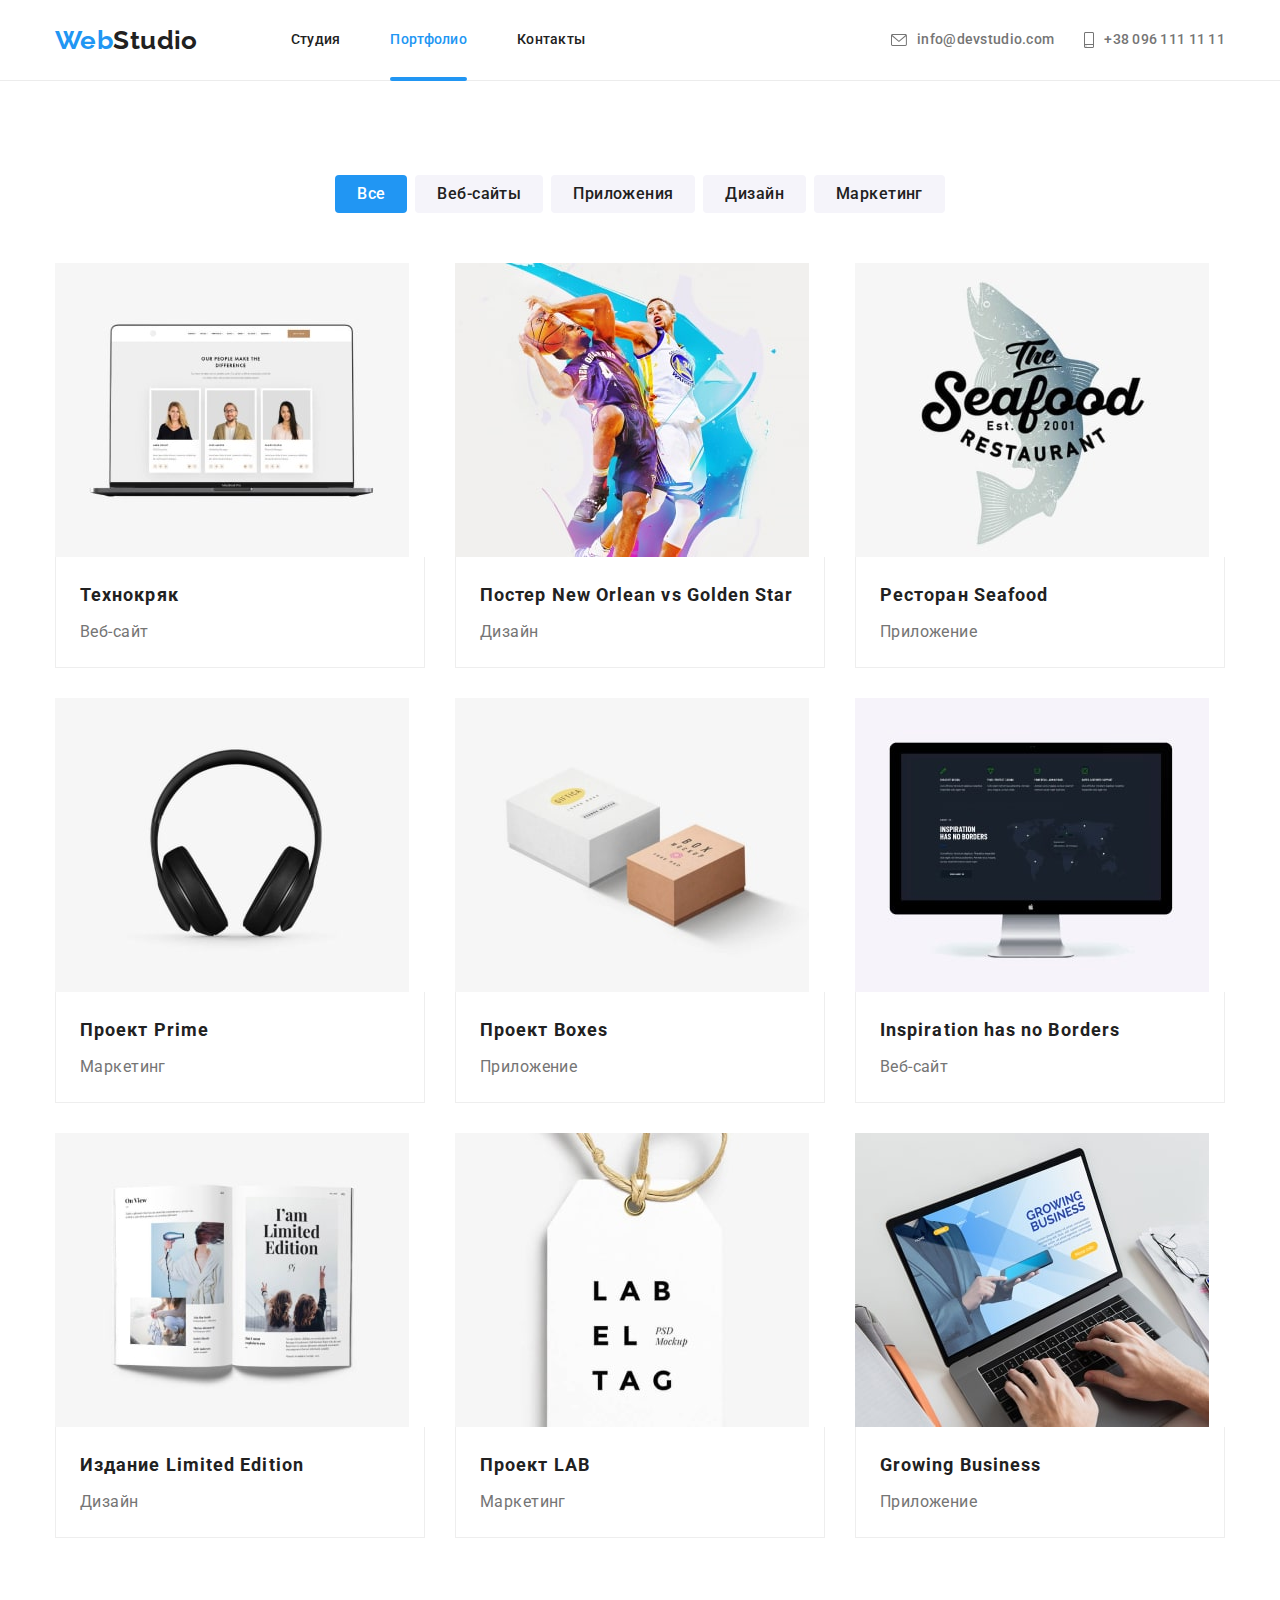
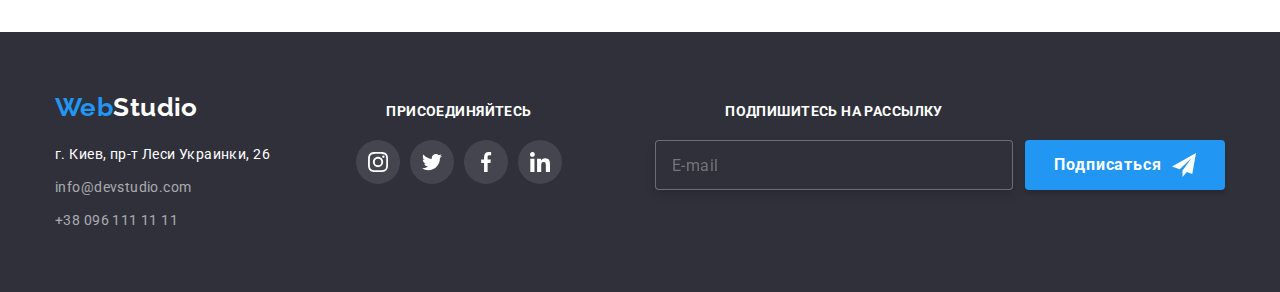
==== commit da0deadc: "adds footer styles" ====
--- a/portfolio.html
+++ b/portfolio.html
@@ -537,67 +537,67 @@
     <!-- Футер -->
     <footer class="footer">
       <div class="container footer__box">
-        <!-- список адресов -->
-        <div class="addres-thumb">
-          <a href="./index.html" lang="en" class="logo footer__logo"
-            >Web<span class="logo-label--white">Studio</span>
-          </a>
-          <address class="address">
-            <ul class="address__list">
-              <li class="address__item">
-                <a
-                  href="https://goo.gl/maps/N29kRaFCmKMLRvAt8"
-                  target="_blank"
-                  rel="noopener noreferrer"
-                  class="link address__link address__link--white"
-                  >г. Киев, пр-т Леси Украинки, 26</a
-                >
+        <div class="addres-sm-thumb">
+          <div class="addres-thumb">
+            <a href="./index.html" lang="en" class="logo footer__logo"
+              >Web<span class="logo-label--white">Studio</span>
+            </a>
+            <address class="address">
+              <ul class="address__list">
+                <li class="address__item">
+                  <a
+                    href="https://goo.gl/maps/N29kRaFCmKMLRvAt8"
+                    target="_blank"
+                    rel="noopener noreferrer"
+                    class="link address__link address__link--white"
+                    >г. Киев, пр-т Леси Украинки, 26</a
+                  >
+                </li>
+                <li class="address__item">
+                  <a href="mailto:info@devstudio.com" class="link address__link"
+                    >info@devstudio.com</a
+                  >
+                </li>
+                <li class="address__item">
+                  <a href="tel:+380961111111" class="link address__link">+38 096 111 11 11</a>
+                </li>
+              </ul>
+            </address>
+          </div>
+
+          <div class="footer-sm">
+            <strong class="footer-sm__title">присоединяйтесь</strong>
+            <ul class="sm-list footer-sm-list">
+              <li class="sm-item footer-sm__item">
+                <a href="https://www.instagram.com/" class="sm-link footer-sm__link">
+                  <svg class="footer-sm__icon" width="20" height="20">
+                    <use href="./images/icons.svg#icon-instagram"></use>
+                  </svg>
+                </a>
               </li>
-              <li class="address__item">
-                <a href="mailto:info@devstudio.com" class="link address__link"
-                  >info@devstudio.com</a
-                >
+              <li class="sm-item footer-sm__item">
+                <a href="https://twitter.com/" class="sm-link footer-sm__link">
+                  <svg class="footer-sm__icon" width="20" height="20">
+                    <use href="./images/icons.svg#icon-twitter"></use>
+                  </svg>
+                </a>
               </li>
-              <li class="address__item">
-                <a href="tel:+380961111111" class="link address__link">+38 096 111 11 11</a>
+              <li class="sm-item footer-sm__item">
+                <a href="https://www.facebook.com/" class="sm-link footer-sm__link">
+                  <svg class="footer-sm__icon" width="20" height="20">
+                    <use href="./images/icons.svg#icon-facebook"></use>
+                  </svg>
+                </a>
+              </li>
+              <li class="sm-item footer-sm__item">
+                <a href="linkedin.com" class="sm-link footer-sm__link">
+                  <svg class="footer-sm__icon" width="20" height="20">
+                    <use href="./images/icons.svg#icon-linkedin"></use>
+                  </svg>
+                </a>
               </li>
             </ul>
-          </address>
-        </div>
-
-        <!-- соц-сети -->
-        <div class="footer-sm">
-          <strong class="footer-sm__title">присоединяйтесь</strong>
-          <ul class="sm-list footer-sm-list">
-            <li class="sm-item footer-sm__item">
-              <a href="https://www.instagram.com/" class="sm-link footer-sm__link">
-                <svg class="footer-sm__icon" width="20" height="20">
-                  <use href="./images/icons.svg#icon-instagram"></use>
-                </svg>
-              </a>
-            </li>
-            <li class="sm-item footer-sm__item">
-              <a href="https://twitter.com/" class="sm-link footer-sm__link">
-                <svg class="footer-sm__icon" width="20" height="20">
-                  <use href="./images/icons.svg#icon-twitter"></use>
-                </svg>
-              </a>
-            </li>
-            <li class="sm-item footer-sm__item">
-              <a href="https://www.facebook.com/" class="sm-link footer-sm__link">
-                <svg class="footer-sm__icon" width="20" height="20">
-                  <use href="./images/icons.svg#icon-facebook"></use>
-                </svg>
-              </a>
-            </li>
-            <li class="sm-item footer-sm__item">
-              <a href="linkedin.com" class="sm-link footer-sm__link">
-                <svg class="footer-sm__icon" width="20" height="20">
-                  <use href="./images/icons.svg#icon-linkedin"></use>
-                </svg>
-              </a>
-            </li>
-          </ul>
+          </div>
         </div>
 
         <!-- подписка -->
--- a/css/main.min.css
+++ b/css/main.min.css
@@ -1 +1 @@
-:root{--main-font: "Roboto", sans-serif;--secondary-font: "Raleway", sans-serif;--primary-text-color: #757575;--title-text-color: #212121;--accent-color: #2196F3;--tertiary-text-color: #fff;--address-link-color: rgba(255, 255, 255, 0.6);--secondary-background-color: #F5F4FA;--tertiary-background-color: #AFB1B8;--footer-bg-color: #2F303A;--footer-sm-link-bg-color: rgba(255, 255, 255, 0.1);--items: 3;--indent: 30px;--anim: 250ms cubic-bezier(0.4, 0, 0.2, 1)}.card-set,.address__list,.clients,.our-team__list,.products,.features,.contacts,.mobile-contacts,.navigation__list,.mobile-nav__list,.mobile-sm,.sm-list,.card-set__description,.card-set__subtitle,.team-member__position,.products__text,.features__text,.card-set__title,.team-member__name,.features__title,.modal__title,.hero__title,.section__title{margin:0;padding:0}.card-set,.address__list,.clients,.our-team__list,.products,.features,.contacts,.mobile-contacts,.navigation__list,.mobile-nav__list,.mobile-sm,.sm-list{list-style:none}.card-set__description,.card-set__subtitle,.team-member__position,.products__text,.features__text{margin:0;padding:0}.card-set__title,.team-member__name,.features__title,.modal__title,.hero__title,.section__title{color:var(--title-text-color)}.filter__btn,.portfolio-title,.checkbox__input,.section__title.visually-hidden{position:absolute;width:1px;height:1px;margin:-1px;border:0;padding:0;white-space:nowrap;-webkit-clip-path:inset(100%);clip-path:inset(100%);clip:rect(0 0 0 0);overflow:hidden}.clients__box,.features__icon,.checkbox{display:flex;justify-content:center;align-items:center}/*! modern-normalize v1.1.0 | MIT License | https://github.com/sindresorhus/modern-normalize */*,::before,::after{box-sizing:border-box}html{line-height:1.15;-webkit-text-size-adjust:100%;-moz-tab-size:4;-o-tab-size:4;tab-size:4}body{margin:0;font-family:system-ui,-apple-system,"Segoe UI",Roboto,Helvetica,Arial,sans-serif,"Apple Color Emoji","Segoe UI Emoji"}hr{height:0;color:inherit}abbr[title]{-webkit-text-decoration:underline dotted;text-decoration:underline dotted}b,strong{font-weight:bolder}code,kbd,samp,pre{font-family:ui-monospace,SFMono-Regular,Consolas,"Liberation Mono",Menlo,monospace;font-size:1em}small{font-size:80%}sub,sup{font-size:75%;line-height:0;position:relative;vertical-align:baseline}sub{bottom:-0.25em}sup{top:-0.5em}table{text-indent:0;border-color:inherit}button,input,optgroup,select,textarea{font-family:inherit;font-size:100%;line-height:1.15;margin:0}button,select{text-transform:none}button,[type=button],[type=reset],[type=submit]{-webkit-appearance:button}::-moz-focus-inner{border-style:none;padding:0}:-moz-focusring{outline:1px dotted ButtonText}:-moz-ui-invalid{box-shadow:none}legend{padding:0}progress{vertical-align:baseline}::-webkit-inner-spin-button,::-webkit-outer-spin-button{height:auto}[type=search]{-webkit-appearance:textfield;outline-offset:-2px}::-webkit-search-decoration{-webkit-appearance:none}::-webkit-file-upload-button{-webkit-appearance:button;font:inherit}summary{display:list-item}.body{font-family:var(--main-font);letter-spacing:.03em;color:var(--primary-text-color);font-size:14px}.container{width:100%;padding-left:15px;padding-right:15px;margin-left:auto;margin-right:auto}@media screen and (min-width: 480px){.container{max-width:480px}}@media screen and (min-width: 768px){.container{max-width:768px}}@media screen and (min-width: 1200px){.container{max-width:1200px}}.section{padding-top:60px;padding-bottom:60px}.section--no-padding{padding-top:0}@media screen and (min-width: 769px){.section{padding-top:94px;padding-bottom:94px}}.section__title{font-weight:700;font-size:28px;line-height:1.18px;text-align:center;margin-bottom:30px}@media screen and (min-width: 1200px){.section__title{font-size:36px;line-height:1.16;margin-bottom:50px}}.logo{font-family:var(--secondary-font);font-weight:700;font-size:24px;line-height:1.16;text-decoration:none;color:var(--accent-color)}.logo__label--black{color:var(--title-text-color)}@media screen and (min-width: 1200px){.logo{font-size:26px;line-height:1.19}}.link{text-decoration:none;color:var(--title-text-color);transition:color 250ms cubic-bezier(0.4, 0, 0.2, 1)}.link:visited{color:var(--title-text-color)}.products__img,.card-set__img,.team-member__img{display:block}.sm-item:not(:last-child){margin-right:10px}.sm-link{display:flex;justify-content:center;align-items:center;width:44px;height:44px;border-radius:50%}.sm-list{display:flex}.footer-sm__title,.products__text,.subscription__title{font-weight:700;font-size:14px;line-height:1.14;letter-spacing:.03em;text-transform:uppercase;color:var(--tertiary-text-color);text-align:center}.btn{display:block;margin-left:auto;margin-right:auto;padding-top:10px;padding-bottom:10px;width:200px;font-weight:700;font-size:16px;line-height:1.88;letter-spacing:.06em;font-family:inherit;color:var(--tertiary-text-color);background-color:var(--accent-color);cursor:pointer;border:none;border-radius:4px;box-shadow:0px 4px 4px rgba(0,0,0,.15);transition:background-color var(--anim)}.btn:hover,.btn:focus{background-color:#188ce8}.page-header{border-bottom:1px solid #ececec;position:relative}.page-header__box{display:flex;align-items:center}@media screen and (max-width: 767px){.page-header__box{min-height:60px}}@media screen and (min-width: 768px){.page-header__box{min-height:80px}}.link.mobile-nav__link--current{color:var(--accent-color)}.link.navigation__link--current{color:var(--accent-color)}@media screen and (min-width: 768px){.link.navigation__link--current{position:relative}.link.navigation__link--current::after{display:inline-block;content:"";position:absolute;bottom:-1px;width:100%;height:4px;border-radius:2px;background-color:var(--accent-color)}}.mobile-menu{z-index:100;position:absolute;top:0;left:0;width:100vw;height:100vh;padding:40px 48px;background-color:var(--tertiary-text-color);overflow:hidden;display:flex;flex-direction:column;align-items:flex-start;transform:translateX(-100%);transition:transform 500ms var(--anim)}.mobile-menu.is-open{transform:translateX(0)}@media screen and (min-width: 768px){.mobile-menu{display:none}}.mobile-sm{display:flex;flex-wrap:wrap}.mobile-sm__link{font-weight:500;font-size:18px;line-height:1.22;letter-spacing:.02em;color:var(--accent-color)}.mobile-sm__link:visited{color:var(--accent-color)}.mobile-sm__item:not(:last-child){padding-right:10px;margin-right:10px;border-right:1px solid rgba(33,33,33,.2);transform:border rotate(90deg)}.mobile-btn{position:absolute;top:10px;right:15px;z-index:999;display:inline-flex;margin:0;padding:0;border:none;background-color:rgba(0,0,0,0)}@media screen and (min-width: 768px){.mobile-btn{display:none}}.mobile-btn:hover .mobile-nav__icon-close{fill:var(--accent-color)}.mobile-btn:hover .mobile-nav__icon-menu{fill:var(--accent-color)}.mobile-btn.is-open .mobile-nav__icon-close{display:block}.mobile-btn.is-open .mobile-nav__icon-menu{display:none}.mobile-btn .mobile-nav__icon-close{display:none}@media screen and (max-width: 767px){.navigation{display:none}}@media screen and (min-width: 768px){.navigation{margin-left:88px}}@media screen and (min-width: 1200px){.navigation{margin-left:93px}}.mobile-nav{margin-bottom:auto}.mobile-nav__list{font-weight:500;font-size:40px;line-height:1.17;letter-spacing:.02em;margin-bottom:270px}@media screen and (min-width: 768px){.navigation__list{display:flex;font-weight:500;font-size:14px;line-height:1.14;letter-spacing:.02em}}@media screen and (min-width: 768px){.navigation__item:not(:last-child){margin-right:50px}}.contacts__item{display:flex;align-items:center}@media screen and (max-width: 1199px){.contacts__item:not(:last-child){margin-bottom:10px}}@media screen and (min-width: 1200px){.contacts__item:not(:last-child){margin-right:30px}}.contacts__icon{margin-right:10px;--color5: currentColor}.mobile-nav__item:not(:last-child),.mobile-contacts__item:not(:last-child){margin-bottom:32px}.navigation__link{padding-bottom:32px}@media screen and (min-width: 768px){.navigation__link{display:flex;align-items:center;padding-top:32px;padding-bottom:32px}}.contacts__icon{display:none}@media screen and (min-width: 768px){.contacts__icon{display:block;fill:currentColor}}@media screen and (max-width: 767px){.mobile-contacts{display:flex;flex-direction:column;margin-bottom:64px}}@media screen and (max-width: 767px){.contacts{display:none}}@media screen and (min-width: 768px){.contacts{display:block;margin-left:auto;padding-top:21px;padding-bottom:21px}}@media screen and (min-width: 1200px){.contacts{display:flex;align-items:center;margin-left:auto}}.navigation__link:hover,.navigation__link:focus,.contacts__link:hover,.contacts__link:focus,.mobile-contacts__link:hover,.mobile-contacts__link:focus,.mobile-nav__link:hover,.mobile-nav__link:focus{color:var(--accent-color)}.mobile-contacts__link{font-weight:500;font-size:24px;line-height:1.16;letter-spacing:.02em;color:var(--primary-text-color)}.contacts__link{display:flex;align-items:center;font-weight:500;font-size:12px;line-height:1.16;letter-spacing:.02em;color:var(--primary-text-color)}@media screen and (min-width: 1200px){.contacts__link{font-size:14px;line-height:1.14}}.contacts__link:visited{color:var(--primary-text-color)}.mobile-contacts__tel{font-size:34px;line-height:1.17;color:var(--accent-color)}.hero{margin:0 auto;max-width:480px}@media screen and (min-width: 481px){.hero{max-width:768px}}@media screen and (min-width: 769px){.hero{max-width:1600px}}.overlay{padding-top:118px;height:400px;background-repeat:no-repeat;background-size:cover;background-position:center}@media screen and (max-width: 480px){.overlay{max-width:480px;background-color:var(--footer-bg-color);background-image:linear-gradient(to right, rgba(47, 48, 58, 0.4), rgba(47, 48, 58, 0.4)),url("../images/mobile/hero.jpg")}}@media screen and (max-width: 480px)and (-webkit-min-device-pixel-ratio: 2),screen and (max-width: 480px)and (min-resolution: 2dppx){.overlay .overlay{background-image:linear-gradient(to right, rgba(47, 48, 58, 0.4), rgba(47, 48, 58, 0.4)),url("../images/mobile/hero-2x.jpg")}}@media screen and (min-width: 481px){.overlay{height:400px;max-width:768px;background-image:linear-gradient(to right, rgba(47, 48, 58, 0.4), rgba(47, 48, 58, 0.4)),url("../images/tablet/hero.jpg")}}@media screen and (min-width: 481px)and (-webkit-min-device-pixel-ratio: 2),screen and (min-width: 481px)and (min-resolution: 2dppx){.overlay{background-image:linear-gradient(to right, rgba(47, 48, 58, 0.4), rgba(47, 48, 58, 0.4)),url("../images/tablet/hero-2x.jpg")}}@media screen and (min-width: 769px){.overlay{padding-top:200px;max-width:1600px;height:600px;background-image:linear-gradient(to right, rgba(47, 48, 58, 0.4), rgba(47, 48, 58, 0.4)),url("../images/desktop/hero.jpg")}}@media screen and (min-width: 769px)and (-webkit-min-device-pixel-ratio: 2),screen and (min-width: 769px)and (min-resolution: 2dppx){.overlay{background-image:linear-gradient(to right, rgba(47, 48, 58, 0.4), rgba(47, 48, 58, 0.4)),url("../images/desktop/hero-2x.jpg")}}.hero__title{max-width:360px;margin-bottom:30px;margin-left:auto;margin-right:auto;font-weight:900;font-size:26px;line-height:1.6;text-align:center;letter-spacing:.06em;text-transform:uppercase;color:var(--tertiary-text-color)}@media screen and (min-width: 1200px){.hero__title{max-width:650px;font-size:44px;line-height:1.36}}.backdrop{position:fixed;top:0;left:0;width:100%;height:100%;background-color:rgba(0,0,0,.2);opacity:1;transition:opacity var(--anim),visibility var(--anim)}@media screen and (max-width: 480px){.backdrop{padding:94px 15px;overflow-y:scroll}}.backdrop--is-hidden{visibility:hidden;opacity:0;pointer-events:none}.backdrop--is-hidden .modal{transform:translate(-50%, -50%) scale(0.9)}.modal{background:var(--tertiary-text-color);box-shadow:0px 1px 3px rgba(0,0,0,.12),0px 1px 1px rgba(0,0,0,.14),0px 2px 1px rgba(0,0,0,.2);border-radius:4px}@media screen and (min-width: 769px){.modal{position:absolute;top:50%;left:50%;width:528px;height:581px;transform:translate(-50%, -50%) scale(1);transition:transform var(--anim)}}.modal__close-button{position:absolute;top:0;right:0;display:flex;justify-content:center;align-items:center;width:30px;height:30px;margin-top:8px;margin-right:8px;cursor:pointer;border:1px solid rgba(0,0,0,.1);border-radius:50%;background-color:var(--tertiary-text-color);--color1: currentColor;transition:fill var(--anim)}.modal__close-button:hover,.modal__close-button:focus{fill:var(--accent-color)}.modal__title{display:block;margin-bottom:30px;font-weight:700;font-size:20px;line-height:1.15;text-align:center}.modal__box{padding:40px}.modal__label{position:relative}.modal__field{display:block;height:40px;padding-left:40px;margin-bottom:30px}.modal__field,.modal__comment{max-width:448px;width:100%;border:1px solid rgba(33,33,33,.2);border-radius:4px;outline-width:0;transition:border-color var(--anim)}.modal__icon{position:absolute;top:11px;left:12px;--color1: currentColor;transition:fill var(--anim)}.modal__comment::-moz-placeholder{font-size:12px;line-height:1.16;letter-spacing:.01em;color:rgba(117,117,117,.5)}.modal__comment:-ms-input-placeholder{font-size:12px;line-height:1.16;letter-spacing:.01em;color:rgba(117,117,117,.5)}.modal__comment::placeholder{font-size:12px;line-height:1.16;letter-spacing:.01em;color:rgba(117,117,117,.5)}.modal__label:focus-within>.modal__icon{fill:var(--accent-color)}.modal__label:focus-within>.modal__field,.modal__label:focus-within>.modal__comment{border-color:var(--accent-color)}.modal__name{position:absolute;top:0;left:0;font-size:12px;line-height:1.16;letter-spacing:.01em;color:var(--primary-text-color);transform:translateY(-18px)}.modal__comment{display:block;height:120px;resize:none;padding:12px 16px;margin-bottom:20px;font-size:12px;line-height:1.16;letter-spacing:.01em}.checkbox{position:relative;margin-bottom:30px;line-height:1.71}.checkbox__link{text-underline-offset:1px;color:var(--accent-color)}.checkbox__icon{display:inline-block;width:16px;height:15px;border:2px solid var(--title-text-color);border-radius:2px;margin-right:7px;transition:background-color var(--anim)}.checkbox__input:checked+.checkbox__icon{border-color:var(--accent-color);background-color:var(--accent-color)}.checkbox__input{-webkit-user-select:none;-moz-user-select:none;-ms-user-select:none;user-select:none;display:block;position:relative}.features__title{font-size:14px;font-weight:700;line-height:1.14;text-transform:uppercase;margin-bottom:10px}@media screen and (max-width: 768px){.features__title{text-align:center}}.features{display:block}@media screen and (min-width: 1200px){.features{display:flex;gap:var(--indent);--items: 4}}.features__item{width:100%}@media screen and (min-width: 1200px){.features__item{flex-basis:calc((100% - var(--indent)*(var(--items) - 1))/var(--items))}}.features__text{line-height:1.71}.features__icon{height:120px;background-color:var(--secondary-background-color);border-radius:4px;margin-bottom:30px}@media screen and (min-width: 1200px){.features__icon{width:270px}}.products{display:flex}.products__item{position:relative}.products__item:not(:last-child){margin-right:30px}.products__text{position:absolute;bottom:0;width:100%;text-align:center;padding-top:27px;padding-bottom:27px;background-color:rgba(47,48,58,.8)}.section--no-padding{display:none}@media screen and (min-width: 1200px){.section--no-padding{display:block}}.our-team{background-color:#f5f4fa}@media screen and (min-width: 1200px){.our-team__list{display:flex}}.team-member{box-shadow:0px 1px 3px rgba(0,0,0,.12),0px 1px 1px rgba(0,0,0,.14),0px 2px 1px rgba(0,0,0,.2);border-radius:0px 0px 4px 4px}.team-member:not(:last-child){margin-bottom:30px}@media screen and (min-width: 1200px){.team-member:not(:last-child){margin-right:30px}}.team-member__box{padding-top:30px;padding-bottom:24px;background-color:var(--tertiary-text-color);border-radius:4px}@media screen and (min-width: 1200px){.team-member__box{padding-bottom:30px}}.team-member__name{font-weight:500;margin-bottom:10px}.team-member__position,.team-member__name{font-size:16px;line-height:1.18;text-align:center}.team-member__position{margin-bottom:16px}.team-member__sm-list{justify-content:center}.team-member__sm-link{color:var(--tertiary-background-color);transition:color var(--anim),background-color var(--anim)}.team-member__sm-link:visited{color:var(--tertiary-background-color)}.team-member__sm-link:hover,.team-member__sm-link:focus{background-color:var(--accent-color);color:var(--tertiary-text-color)}.team-member__sm-icon{--color1: currentColor }.clients{display:flex;flex-wrap:wrap;justify-content:center;gap:30px;--items: 2}.clients__item{flex-basis:calc((100% - var(--indent)*(var(--items) - 1))/var(--items))}.clients__box{height:92px;border:1px solid currentColor;border-radius:4px}@media screen and (min-width: 1200px){.clients__box{height:92px;width:170px}}.clients__link{color:var(--tertiary-background-color);transition:color var(--anim)}.clients__link:visited{color:var(--tertiary-background-color)}.clients__link:hover,.clients__link:focus{color:var(--accent-color);fill:var(--accent-color)}.clients__logo{--color1: currentColor}.footer{padding-top:60px;padding-bottom:60px;background-color:var(--footer-bg-color)}.footer__logo{display:block;margin-bottom:20px}.footer__box{text-align:center}@media screen and (min-width: 1200px){.footer__box{display:flex}}.addres-thumb{width:231px;margin-left:auto;margin-right:auto}@media screen and (max-width: 480px){.addres-thumb{margin-bottom:48px}}@media screen and (min-width: 1200px){.addres-thumb{margin-right:70px}}.address__item:not(:last-child){margin-bottom:9px}.logo-label--white{color:var(--tertiary-text-color)}.address__item{font-style:normal;line-height:1.7;color:var(--tertiary-text-color);transition:color 250ms cubic-bezier(0.4, 0, 0.2, 1)}.address__link{color:var(--address-link-color)}.address__link:visited{color:var(--address-link-color)}.address__link:hover,.address__link:focus{color:var(--tertiary-text-color)}.address__link--white{color:var(--tertiary-text-color)}.footer-sm__title,.subscription__title{display:block;padding-bottom:20px;padding-top:12px}.footer-sm__link{background-color:var(--footer-sm-link-bg-color);color:var(--tertiary-text-color);transition:background-color var(--anim)}.footer-sm__link:hover,.footer-sm__link:focus{background-color:var(--accent-color)}.footer-sm__icon{--color1: currentColor }@media screen and (max-width: 480px){.footer-sm{display:flex;flex-direction:column;align-items:center;margin-bottom:48px}}@media screen and (min-width: 1200px){.subscription{display:flex;align-items:flex-start;margin-left:93px}}.subscription__box{display:flex;flex-direction:column}@media screen and (max-width: 480px){.subscription__box{align-items:center}}.subscription__email{height:50px;width:100%;padding-left:16px;padding-top:15px;padding-bottom:15px;font-size:16px;line-height:1.25;letter-spacing:.03em;color:rgba(255,255,255,.6);background-color:#2f303a;border:1px solid rgba(255,255,255,.3);filter:drop-shadow(0px 4px 4px rgba(0, 0, 0, 0.15));border-radius:4px}@media screen and (min-width: 1200px){.subscription__email{width:358px}}.subscription__btn{display:flex;justify-content:center;align-items:center;margin-top:20px}@media screen and (min-width: 1200px){.subscription__btn{margin-top:48px;margin-left:12px}}.subscription__icon{margin-left:10px}.filter__text{display:block;font-weight:500;font-size:16px;line-height:1.62;font-family:inherit;color:var(--title-text-color);cursor:pointer;border:none;padding:6px 22px;border-radius:4px;background-color:var(--secondary-background-color);transition:background-color 250ms cubic-bezier(0.4, 0, 0.2, 1),color 250ms cubic-bezier(0.4, 0, 0.2, 1)}.filter__btn:checked+.filter__text{color:var(--tertiary-text-color);background-color:var(--accent-color)}.filter__text:hover,.filter__text:focus{color:var(--tertiary-text-color);background-color:var(--accent-color);box-shadow:0px 3px 1px rgba(0,0,0,.1),0px 1px 2px rgba(0,0,0,.08),0px 2px 2px rgba(0,0,0,.12);border-radius:4px}.filter{display:flex;flex-wrap:wrap;margin-bottom:40px}@media screen and (min-width: 769px){.filter{display:flex;justify-content:center;align-items:center;margin-bottom:50px}}.filter__label:not(:last-child){margin-right:8px}@media screen and (max-width: 480px){.filter__label:not(:last-child){margin-bottom:15px}}.card-set__title{font-weight:700;font-size:18px;line-height:2;letter-spacing:.06em;padding-bottom:4px}.card-set__subtitle{font-size:16px;line-height:1.88}.card-set__item{transition:box-shadow var(--anim)}.card-set__item:hover{box-shadow:0px 1px 1px rgba(0,0,0,.12),0px 4px 4px rgba(0,0,0,.06),1px 4px 6px rgba(0,0,0,.16)}.card-set__titles{border-bottom:1px solid #eee;border-left:1px solid #eee;border-right:1px solid #eee;padding:20px 24px;background-color:var(--tertiary-text-color)}.card-set{margin:0;padding:0}@media screen and (min-width: 769px){.card-set{display:flex;flex-wrap:wrap;gap:30px}}.card-set__img{max-width:100%;height:auto}.card-set__item{flex-basis:calc((100% - var(--indent)*(var(--items) - 1))/var(--items))}@media screen and (max-width: 480px){.card-set__item{margin-bottom:30px}}.card-set__thumb{position:relative;z-index:-1}.card-set__item,.card-set__titles{overflow:hidden}.card-set__description{position:absolute;display:inline-block;bottom:0;left:0;width:100%;height:100%;margin:0;font-size:18px;line-height:1.58;color:var(--tertiary-text-color);background-color:rgba(33,150,243,.9);padding:63px 24px;transform:translateY(100%);transition:transform var(--anim)}.card-set__item:hover .card-set__description{transform:translateY(0)}/*# sourceMappingURL=main.min.css.map */+:root{--main-font: "Roboto", sans-serif;--secondary-font: "Raleway", sans-serif;--primary-text-color: #757575;--title-text-color: #212121;--accent-color: #2196F3;--tertiary-text-color: #fff;--address-link-color: rgba(255, 255, 255, 0.6);--secondary-background-color: #F5F4FA;--tertiary-background-color: #AFB1B8;--footer-bg-color: #2F303A;--footer-sm-link-bg-color: rgba(255, 255, 255, 0.1);--items: 3;--indent: 30px;--anim: 250ms cubic-bezier(0.4, 0, 0.2, 1)}.card-set,.address__list,.clients,.our-team__list,.products,.features,.contacts,.mobile-contacts,.navigation__list,.mobile-nav__list,.mobile-sm,.sm-list,.card-set__description,.card-set__subtitle,.team-member__position,.products__text,.features__text,.card-set__title,.team-member__name,.features__title,.modal__title,.hero__title,.section__title{margin:0;padding:0}.card-set,.address__list,.clients,.our-team__list,.products,.features,.contacts,.mobile-contacts,.navigation__list,.mobile-nav__list,.mobile-sm,.sm-list{list-style:none}.card-set__description,.card-set__subtitle,.team-member__position,.products__text,.features__text{margin:0;padding:0}.card-set__title,.team-member__name,.features__title,.modal__title,.hero__title,.section__title{color:var(--title-text-color)}.filter__btn,.portfolio-title,.checkbox__input,.section__title.visually-hidden{position:absolute;width:1px;height:1px;margin:-1px;border:0;padding:0;white-space:nowrap;-webkit-clip-path:inset(100%);clip-path:inset(100%);clip:rect(0 0 0 0);overflow:hidden}.clients__box,.features__icon,.checkbox{display:flex;justify-content:center;align-items:center}/*! modern-normalize v1.1.0 | MIT License | https://github.com/sindresorhus/modern-normalize */*,::before,::after{box-sizing:border-box}html{line-height:1.15;-webkit-text-size-adjust:100%;-moz-tab-size:4;-o-tab-size:4;tab-size:4}body{margin:0;font-family:system-ui,-apple-system,"Segoe UI",Roboto,Helvetica,Arial,sans-serif,"Apple Color Emoji","Segoe UI Emoji"}hr{height:0;color:inherit}abbr[title]{-webkit-text-decoration:underline dotted;text-decoration:underline dotted}b,strong{font-weight:bolder}code,kbd,samp,pre{font-family:ui-monospace,SFMono-Regular,Consolas,"Liberation Mono",Menlo,monospace;font-size:1em}small{font-size:80%}sub,sup{font-size:75%;line-height:0;position:relative;vertical-align:baseline}sub{bottom:-0.25em}sup{top:-0.5em}table{text-indent:0;border-color:inherit}button,input,optgroup,select,textarea{font-family:inherit;font-size:100%;line-height:1.15;margin:0}button,select{text-transform:none}button,[type=button],[type=reset],[type=submit]{-webkit-appearance:button}::-moz-focus-inner{border-style:none;padding:0}:-moz-focusring{outline:1px dotted ButtonText}:-moz-ui-invalid{box-shadow:none}legend{padding:0}progress{vertical-align:baseline}::-webkit-inner-spin-button,::-webkit-outer-spin-button{height:auto}[type=search]{-webkit-appearance:textfield;outline-offset:-2px}::-webkit-search-decoration{-webkit-appearance:none}::-webkit-file-upload-button{-webkit-appearance:button;font:inherit}summary{display:list-item}img{display:block;max-width:100%;height:auto}.body{font-family:var(--main-font);letter-spacing:.03em;color:var(--primary-text-color);font-size:14px}.container{width:100%;padding-left:15px;padding-right:15px;margin-left:auto;margin-right:auto}@media screen and (min-width: 480px){.container{max-width:480px}}@media screen and (min-width: 768px){.container{max-width:768px}}@media screen and (min-width: 1200px){.container{max-width:1200px}}.section{padding-top:60px;padding-bottom:60px}@media screen and (min-width: 1200px){.section{padding-top:94px;padding-bottom:94px}}.section__title{font-weight:700;font-size:28px;line-height:1.18;text-align:center;margin-bottom:30px}@media screen and (min-width: 1200px){.section__title{font-size:36px;line-height:1.16;margin-bottom:50px}}.logo{font-family:var(--secondary-font);font-weight:700;font-size:24px;line-height:1.16;text-decoration:none;color:var(--accent-color)}.logo__label--black{color:var(--title-text-color)}@media screen and (min-width: 1200px){.logo{font-size:26px;line-height:1.19}}.link{text-decoration:none;color:var(--title-text-color);transition:color 250ms cubic-bezier(0.4, 0, 0.2, 1)}.link:visited{color:var(--title-text-color)}.products__img,.card-set__img,.team-member__img{display:block}.sm-item:not(:last-child){margin-right:10px}.sm-link{display:flex;justify-content:center;align-items:center;width:44px;height:44px;border-radius:50%}.sm-list{display:flex}.footer-sm__title,.products__text,.subscription__title{font-weight:700;font-size:14px;line-height:1.14;letter-spacing:.03em;text-transform:uppercase;color:var(--tertiary-text-color);text-align:center}.btn{display:block;margin-left:auto;margin-right:auto;padding-top:10px;padding-bottom:10px;width:200px;font-weight:700;font-size:16px;line-height:1.88;letter-spacing:.06em;font-family:inherit;color:var(--tertiary-text-color);background-color:var(--accent-color);cursor:pointer;border:none;border-radius:4px;box-shadow:0px 4px 4px rgba(0,0,0,.15);transition:background-color var(--anim)}.btn:hover,.btn:focus{background-color:#188ce8}.page-header{border-bottom:1px solid #ececec;position:relative}.page-header__box{display:flex;align-items:center}@media screen and (max-width: 767px){.page-header__box{min-height:60px}}@media screen and (min-width: 768px){.page-header__box{min-height:80px}}.link.mobile-nav__link--current{color:var(--accent-color)}.link.navigation__link--current{color:var(--accent-color)}@media screen and (min-width: 768px){.link.navigation__link--current{position:relative}.link.navigation__link--current::after{display:inline-block;content:"";position:absolute;bottom:-1px;width:100%;height:4px;border-radius:2px;background-color:var(--accent-color)}}.mobile-menu{z-index:100;position:absolute;top:0;left:0;width:100vw;height:100vh;padding:40px 48px;background-color:var(--tertiary-text-color);overflow:hidden;display:flex;flex-direction:column;align-items:flex-start;transform:translateX(-100%);transition:transform 500ms var(--anim)}.mobile-menu.is-open{transform:translateX(0)}@media screen and (min-width: 768px){.mobile-menu{display:none}}.mobile-sm{display:flex;flex-wrap:wrap}.mobile-sm__link{font-weight:500;font-size:18px;line-height:1.22;letter-spacing:.02em;color:var(--accent-color)}.mobile-sm__link:visited{color:var(--accent-color)}.mobile-sm__item:not(:last-child){padding-right:10px;margin-right:10px;border-right:1px solid rgba(33,33,33,.2);transform:border rotate(90deg)}.mobile-btn{position:absolute;top:10px;right:15px;z-index:999;display:inline-flex;margin:0;padding:0;border:none;background-color:rgba(0,0,0,0)}@media screen and (min-width: 768px){.mobile-btn{display:none}}.mobile-btn:hover .mobile-nav__icon-close{fill:var(--accent-color)}.mobile-btn:hover .mobile-nav__icon-menu{fill:var(--accent-color)}.mobile-btn.is-open .mobile-nav__icon-close{display:block}.mobile-btn.is-open .mobile-nav__icon-menu{display:none}.mobile-btn .mobile-nav__icon-close{display:none}@media screen and (max-width: 767px){.navigation{display:none}}@media screen and (min-width: 768px){.navigation{margin-left:88px}}@media screen and (min-width: 1200px){.navigation{margin-left:93px}}.mobile-nav{margin-bottom:auto}.mobile-nav__list{font-weight:500;font-size:40px;line-height:1.17;letter-spacing:.02em;margin-bottom:270px}@media screen and (min-width: 768px){.navigation__list{display:flex;font-weight:500;font-size:14px;line-height:1.14;letter-spacing:.02em}}@media screen and (min-width: 768px){.navigation__item:not(:last-child){margin-right:50px}}.contacts__item{display:flex;align-items:center}@media screen and (max-width: 1199px){.contacts__item:not(:last-child){margin-bottom:10px}}@media screen and (min-width: 1200px){.contacts__item:not(:last-child){margin-right:30px}}.contacts__icon{margin-right:10px;--color5: currentColor}.mobile-nav__item:not(:last-child),.mobile-contacts__item:not(:last-child){margin-bottom:32px}.navigation__link{padding-bottom:32px}@media screen and (min-width: 768px){.navigation__link{display:flex;align-items:center;padding-top:32px;padding-bottom:32px}}.contacts__icon{display:none}@media screen and (min-width: 768px){.contacts__icon{display:block;fill:currentColor}}@media screen and (max-width: 767px){.mobile-contacts{display:flex;flex-direction:column;margin-bottom:64px}}@media screen and (max-width: 767px){.contacts{display:none}}@media screen and (min-width: 768px){.contacts{display:block;margin-left:auto;padding-top:21px;padding-bottom:21px}}@media screen and (min-width: 1200px){.contacts{display:flex;align-items:center;margin-left:auto}}.navigation__link:hover,.navigation__link:focus,.contacts__link:hover,.contacts__link:focus,.mobile-contacts__link:hover,.mobile-contacts__link:focus,.mobile-nav__link:hover,.mobile-nav__link:focus{color:var(--accent-color)}.mobile-contacts__link{font-weight:500;font-size:24px;line-height:1.16;letter-spacing:.02em;color:var(--primary-text-color)}.contacts__link{display:flex;align-items:center;font-weight:500;font-size:12px;line-height:1.16;letter-spacing:.02em;color:var(--primary-text-color)}@media screen and (min-width: 1200px){.contacts__link{font-size:14px;line-height:1.14}}.contacts__link:visited{color:var(--primary-text-color)}.mobile-contacts__tel{font-size:34px;line-height:1.17;color:var(--accent-color)}.hero{width:100%;margin:0 auto;max-width:480px}@media screen and (min-width: 481px){.hero{max-width:1200px}}@media screen and (min-width: 769px){.hero{max-width:1600px}}.overlay{padding-top:118px;height:400px;background-repeat:no-repeat;background-size:cover;background-position:center}@media screen and (max-width: 480px){.overlay{max-width:480px;background-color:var(--footer-bg-color);background-image:linear-gradient(to right, rgba(47, 48, 58, 0.4), rgba(47, 48, 58, 0.4)),url("../images/mobile/hero.jpg")}}@media screen and (max-width: 480px)and (-webkit-min-device-pixel-ratio: 2),screen and (max-width: 480px)and (min-resolution: 2dppx){.overlay .overlay{background-image:linear-gradient(to right, rgba(47, 48, 58, 0.4), rgba(47, 48, 58, 0.4)),url("../images/mobile/hero-2x.jpg")}}@media screen and (min-width: 481px){.overlay{height:400px;max-width:1200px;background-image:linear-gradient(to right, rgba(47, 48, 58, 0.4), rgba(47, 48, 58, 0.4)),url("../images/tablet/hero.jpg")}}@media screen and (min-width: 481px)and (-webkit-min-device-pixel-ratio: 2),screen and (min-width: 481px)and (min-resolution: 2dppx){.overlay{background-image:linear-gradient(to right, rgba(47, 48, 58, 0.4), rgba(47, 48, 58, 0.4)),url("../images/tablet/hero-2x.jpg")}}@media screen and (min-width: 769px){.overlay{padding-top:200px;max-width:1600px;height:600px;background-image:linear-gradient(to right, rgba(47, 48, 58, 0.4), rgba(47, 48, 58, 0.4)),url("../images/desktop/hero.jpg")}}@media screen and (min-width: 769px)and (-webkit-min-device-pixel-ratio: 2),screen and (min-width: 769px)and (min-resolution: 2dppx){.overlay{background-image:linear-gradient(to right, rgba(47, 48, 58, 0.4), rgba(47, 48, 58, 0.4)),url("../images/desktop/hero-2x.jpg")}}.hero__title{max-width:360px;margin-bottom:30px;margin-left:auto;margin-right:auto;font-weight:900;font-size:26px;line-height:1.6;text-align:center;letter-spacing:.06em;text-transform:uppercase;color:var(--tertiary-text-color)}@media screen and (min-width: 1200px){.hero__title{max-width:650px;font-size:44px;line-height:1.36}}.backdrop{position:fixed;top:0;left:0;width:100%;height:100%;background-color:rgba(0,0,0,.2);opacity:1;transition:opacity var(--anim),visibility var(--anim)}@media screen and (max-width: 480px){.backdrop{padding:94px 15px;overflow-y:scroll}}.backdrop--is-hidden{visibility:hidden;opacity:0;pointer-events:none}.backdrop--is-hidden .modal{transform:translate(-50%, -50%) scale(0.9)}.modal{background:var(--tertiary-text-color);box-shadow:0px 1px 3px rgba(0,0,0,.12),0px 1px 1px rgba(0,0,0,.14),0px 2px 1px rgba(0,0,0,.2);border-radius:4px}@media screen and (max-width: 480px){.modal{position:relative}}@media screen and (min-width: 481px){.modal{position:absolute;top:50%;left:50%;width:450px;transform:translate(-50%, -50%) scale(1);transition:transform var(--anim)}}@media screen and (min-width: 1200px){.modal{width:528px}}.modal__close-button{position:absolute;top:0;right:0;display:flex;justify-content:center;align-items:center;width:30px;height:30px;margin-top:8px;margin-right:8px;cursor:pointer;border:1px solid rgba(0,0,0,.1);border-radius:50%;background-color:var(--tertiary-text-color);transition:fill var(--anim)}.modal__close-button:hover,.modal__close-button:focus .modal__close-icon{fill:var(--accent-color)}.modal__title{display:block;margin-bottom:30px;font-weight:700;font-size:20px;line-height:1.5;text-align:center}@media screen and (min-width: 1200px){.modal__title{line-height:1.15}}.modal__box{padding:40px}.modal__label{position:relative}.modal__field{display:block;height:40px;padding-left:40px;margin-bottom:30px}.modal__field,.modal__comment{max-width:448px;width:100%;border:1px solid rgba(33,33,33,.2);border-radius:4px;outline-width:0;transition:border-color var(--anim)}.modal__icon{position:absolute;top:11px;left:12px;--color1: currentColor;transition:fill var(--anim)}.modal__comment::-moz-placeholder{font-size:12px;line-height:1.16;letter-spacing:.01em;color:rgba(117,117,117,.5)}.modal__comment:-ms-input-placeholder{font-size:12px;line-height:1.16;letter-spacing:.01em;color:rgba(117,117,117,.5)}.modal__comment::placeholder{font-size:12px;line-height:1.16;letter-spacing:.01em;color:rgba(117,117,117,.5)}.modal__label:focus-within>.modal__icon{fill:var(--accent-color)}.modal__label:focus-within>.modal__field,.modal__label:focus-within>.modal__comment{border-color:var(--accent-color)}.modal__name{position:absolute;top:0;left:0;font-size:12px;line-height:1.16;letter-spacing:.01em;color:var(--primary-text-color);transform:translateY(-18px)}.modal__comment{display:block;height:120px;resize:none;padding:12px 16px;margin-bottom:20px;font-size:12px;line-height:1.16;letter-spacing:.01em}.checkbox{position:relative;margin-bottom:30px;font-size:12px;line-height:1.16}@media screen and (min-width: 1200px){.checkbox{font-size:14px;line-height:1.71}}.checkbox__link{text-underline-offset:1px;color:var(--accent-color)}.checkbox__icon{display:inline-block;width:16px;height:15px;border:2px solid var(--title-text-color);border-radius:2px;margin-right:7px;transition:background-color var(--anim)}.checkbox__input:checked+.checkbox__icon{border-color:var(--accent-color);background-color:var(--accent-color)}.checkbox__input{-webkit-user-select:none;-moz-user-select:none;-ms-user-select:none;user-select:none;display:block;position:relative}.features__title{font-size:14px;font-weight:700;line-height:1.14;text-transform:uppercase;margin-bottom:10px}@media screen and (max-width: 768px){.features__title{text-align:center}}.features{display:flex;flex-wrap:wrap;gap:var(--indent);--items: 1}@media screen and (min-width: 768px){.features{--items: 2}}@media screen and (min-width: 1200px){.features{--items: 4}}.features__item{flex-basis:calc((100% - var(--indent)*(var(--items) - 1))/var(--items))}.features__text{line-height:1.71}.features__icon{height:120px;background-color:var(--secondary-background-color);border-radius:4px;margin-bottom:30px}@media screen and (min-width: 1200px){.features__icon{width:270px}}.products{display:flex}.products__item{position:relative}.products__item:not(:last-child){margin-right:30px}.products__text{position:absolute;bottom:0;width:100%;text-align:center;padding-top:27px;padding-bottom:27px;background-color:rgba(47,48,58,.8)}.section--no-padding{display:none}@media screen and (min-width: 1200px){.section--no-padding{display:block;padding-top:0}}.our-team{background-color:#f5f4fa}.our-team__list{display:flex;flex-wrap:wrap;gap:30px}@media screen and (max-width: 767px){.our-team__list{--items: 1}}@media screen and (min-width: 768px){.our-team__list{--items: 2}}@media screen and (min-width: 1200px){.our-team__list{--items: 4}}.team-member{flex-basis:calc((100% - var(--indent)*(var(--items) - 1))/var(--items));box-shadow:0px 1px 3px rgba(0,0,0,.12),0px 1px 1px rgba(0,0,0,.14),0px 2px 1px rgba(0,0,0,.2);border-radius:0px 0px 4px 4px}@media screen and (max-width: 767px){.team-member{max-width:450px}}.team-member__box{padding-top:30px;padding-bottom:24px;background-color:var(--tertiary-text-color);border-radius:4px}@media screen and (min-width: 1200px){.team-member__box{padding-bottom:30px}}.team-member__name{font-weight:500;margin-bottom:10px}.team-member__position,.team-member__name{font-size:16px;line-height:1.18;text-align:center}.team-member__position{margin-bottom:16px}.team-member__sm-list{justify-content:center}.team-member__sm-link{color:var(--tertiary-background-color);transition:color var(--anim),background-color var(--anim)}.team-member__sm-link:visited{color:var(--tertiary-background-color)}.team-member__sm-link:hover,.team-member__sm-link:focus{background-color:var(--accent-color);color:var(--tertiary-text-color)}.team-member__sm-icon{--color1: currentColor }.clients{display:flex;flex-wrap:wrap;justify-content:center;gap:30px;--items: 2}@media screen and (min-width: 768px){.clients{--items: 3}}@media screen and (min-width: 1200px){.clients{--items: 6}}.clients__item{flex-basis:calc((100% - var(--indent)*(var(--items) - 1))/var(--items))}.clients__box{height:92px;border:1px solid currentColor;border-radius:4px}@media screen and (min-width: 1200px){.clients__box{height:92px;width:170px}}.clients__link{color:var(--tertiary-background-color);transition:color var(--anim)}.clients__link:visited{color:var(--tertiary-background-color)}.clients__link:hover,.clients__link:focus{color:var(--accent-color);fill:var(--accent-color)}.clients__logo{--color1: currentColor}.footer{padding-top:60px;padding-bottom:60px;background-color:var(--footer-bg-color)}.footer__logo{display:block;margin-bottom:20px}@media screen and (max-width: 767px){.footer__box{text-align:center}}@media screen and (min-width: 768px)and (max-width: 1199px){.footer__box{display:flex;flex-direction:column}}@media screen and (min-width: 1200px){.footer__box{display:flex}}.addres-thumb{width:231px;text-align:center;margin-left:auto;margin-right:auto}@media screen and (max-width: 767px){.addres-thumb{margin-bottom:48px}}@media screen and (min-width: 768px)and (max-width: 1199px){.addres-thumb{margin-right:160px}}@media screen and (min-width: 1200px){.addres-thumb{margin-right:70px;text-align:left}}.address__item:not(:last-child){margin-bottom:9px}.logo-label--white{color:var(--tertiary-text-color)}.address__item{font-style:normal;line-height:1.7;color:var(--tertiary-text-color);transition:color 250ms cubic-bezier(0.4, 0, 0.2, 1)}.address__link{color:var(--address-link-color)}.address__link:visited{color:var(--address-link-color)}.address__link:hover,.address__link:focus{color:var(--tertiary-text-color)}.address__link--white{color:var(--tertiary-text-color)}@media screen and (min-width: 768px){.addres-sm-thumb{display:flex}}@media screen and (min-width: 768px)and (max-width: 1199px){.addres-sm-thumb{margin-bottom:48px}}.footer-sm__title,.subscription__title{display:block;padding-bottom:20px;padding-top:12px}.footer-sm__link{background-color:var(--footer-sm-link-bg-color);color:var(--tertiary-text-color);transition:background-color var(--anim)}.footer-sm__link:hover,.footer-sm__link:focus{background-color:var(--accent-color)}.footer-sm__icon{--color1: currentColor }@media screen and (max-width: 767px){.footer-sm{display:flex;flex-direction:column;align-items:center;margin-bottom:48px}}@media screen and (min-width: 768px)and (max-width: 1199px){.footer-sm{margin-right:auto}}@media screen and (min-width: 1200px){.subscription{display:flex;align-items:flex-start;margin-left:93px}}.subscription__box{display:flex;flex-direction:column}@media screen and (max-width: 1199px){.subscription__box{align-items:center}}.subscription__email{height:50px;width:100%;max-width:450px;padding-left:16px;padding-top:15px;padding-bottom:15px;font-size:16px;line-height:1.25;letter-spacing:.03em;color:rgba(255,255,255,.6);background-color:#2f303a;border:1px solid rgba(255,255,255,.3);filter:drop-shadow(0px 4px 4px rgba(0, 0, 0, 0.15));border-radius:4px}@media screen and (min-width: 1200px){.subscription__email{width:358px}}.subscription__btn{display:flex;justify-content:center;align-items:center;margin-top:20px}@media screen and (min-width: 1200px){.subscription__btn{margin-top:48px;margin-left:12px}}.subscription__icon{margin-left:10px}.filter__text{display:block;font-weight:500;font-size:16px;line-height:1.62;font-family:inherit;color:var(--title-text-color);cursor:pointer;border:none;padding:6px 22px;border-radius:4px;background-color:var(--secondary-background-color);transition:background-color 250ms cubic-bezier(0.4, 0, 0.2, 1),color 250ms cubic-bezier(0.4, 0, 0.2, 1)}.filter__btn:checked+.filter__text{color:var(--tertiary-text-color);background-color:var(--accent-color)}.filter__text:hover,.filter__text:focus{color:var(--tertiary-text-color);background-color:var(--accent-color);box-shadow:0px 3px 1px rgba(0,0,0,.1),0px 1px 2px rgba(0,0,0,.08),0px 2px 2px rgba(0,0,0,.12);border-radius:4px}.filter{display:flex;flex-wrap:wrap;margin-bottom:40px}@media screen and (min-width: 769px){.filter{display:flex;justify-content:center;align-items:center;margin-bottom:50px}}.filter__label:not(:last-child){margin-right:8px}@media screen and (max-width: 480px){.filter__label:not(:last-child){margin-bottom:15px}}.card-set__title{font-weight:700;font-size:18px;line-height:2;letter-spacing:.06em;padding-bottom:4px}.card-set__subtitle{font-size:16px;line-height:1.88}.card-set__item{transition:box-shadow var(--anim)}.card-set__item:hover{box-shadow:0px 1px 1px rgba(0,0,0,.12),0px 4px 4px rgba(0,0,0,.06),1px 4px 6px rgba(0,0,0,.16)}.card-set__titles{border-bottom:1px solid #eee;border-left:1px solid #eee;border-right:1px solid #eee;padding:20px 24px;background-color:var(--tertiary-text-color)}.card-set{margin:0;padding:0}@media screen and (min-width: 769px){.card-set{display:flex;flex-wrap:wrap;gap:30px}}.card-set__img{max-width:100%;height:auto}.card-set__item{flex-basis:calc((100% - var(--indent)*(var(--items) - 1))/var(--items))}@media screen and (max-width: 480px){.card-set__item{margin-bottom:30px}}.card-set__thumb{position:relative;z-index:-1}.card-set__item,.card-set__titles{overflow:hidden}.card-set__description{position:absolute;display:inline-block;bottom:0;left:0;width:100%;height:100%;margin:0;font-size:18px;line-height:1.58;color:var(--tertiary-text-color);background-color:rgba(33,150,243,.9);padding:63px 24px;transform:translateY(100%);transition:transform var(--anim)}.card-set__item:hover .card-set__description{transform:translateY(0)}/*# sourceMappingURL=main.min.css.map */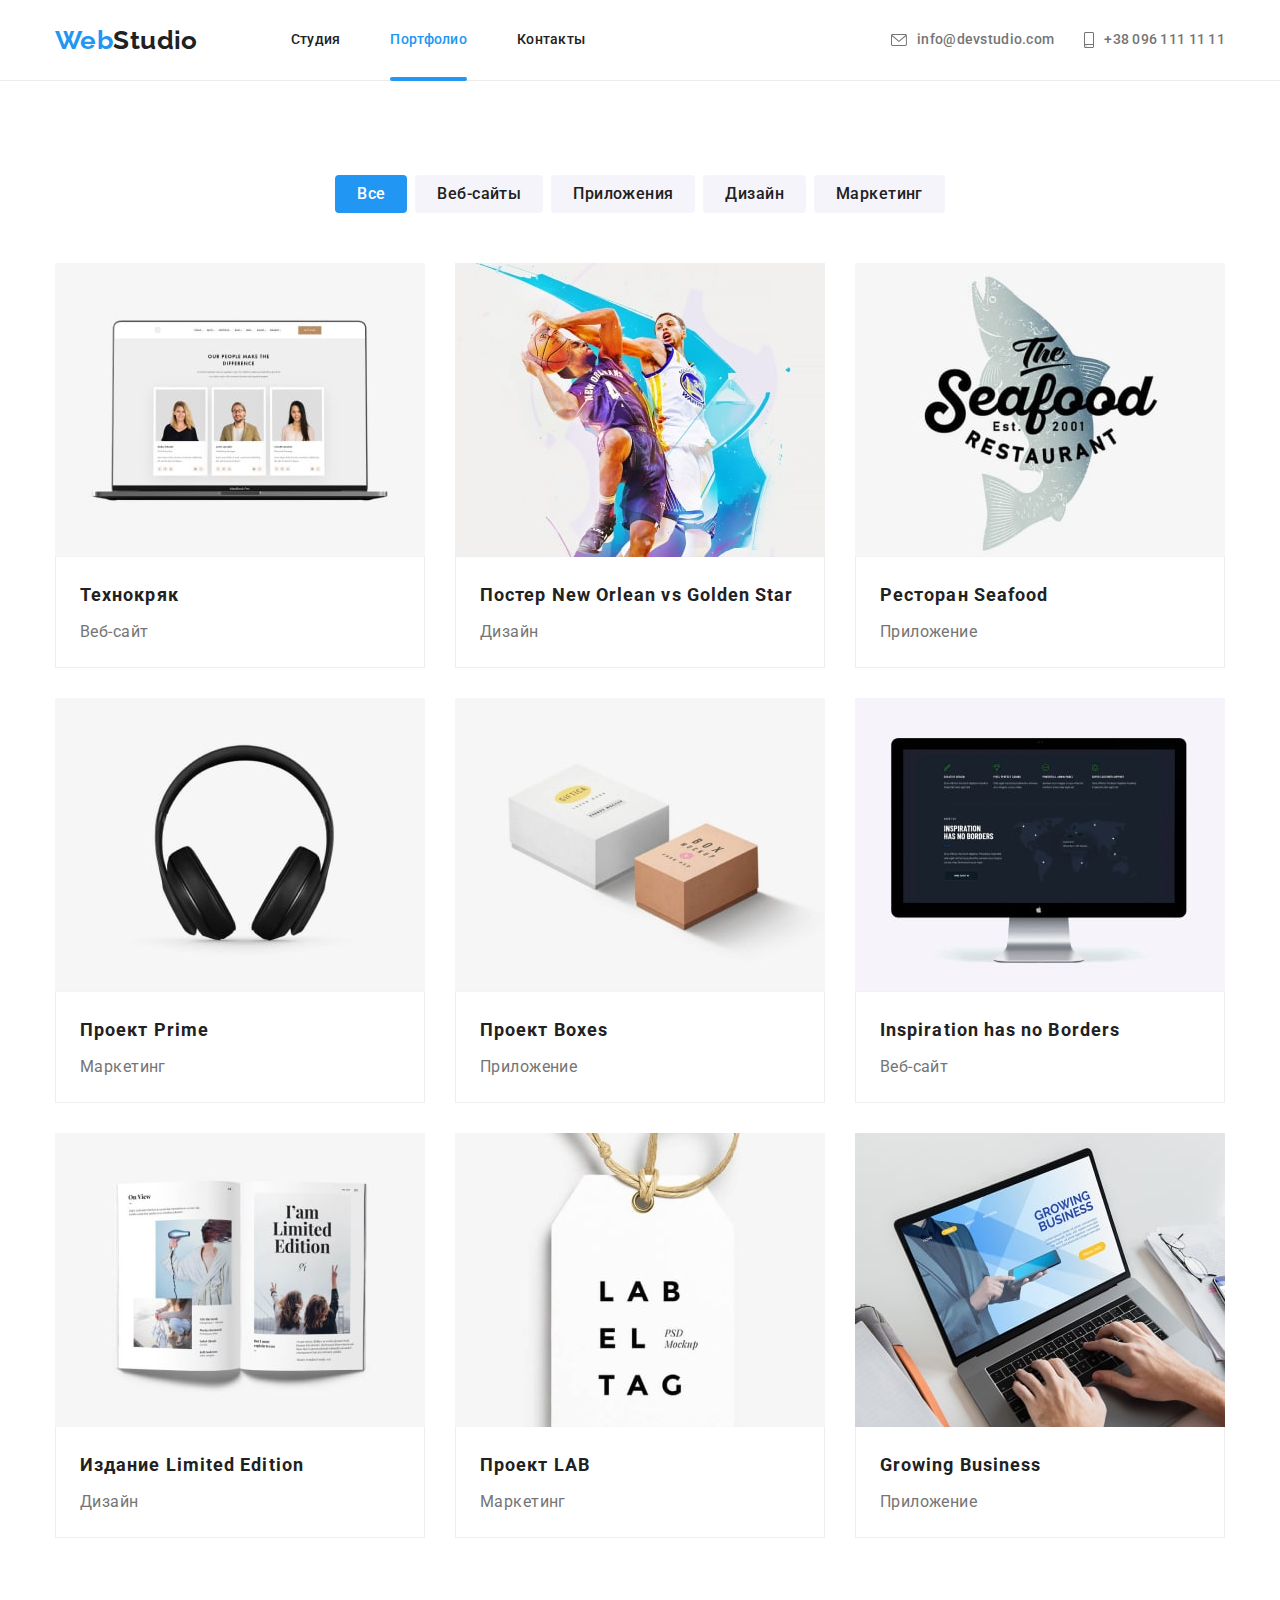
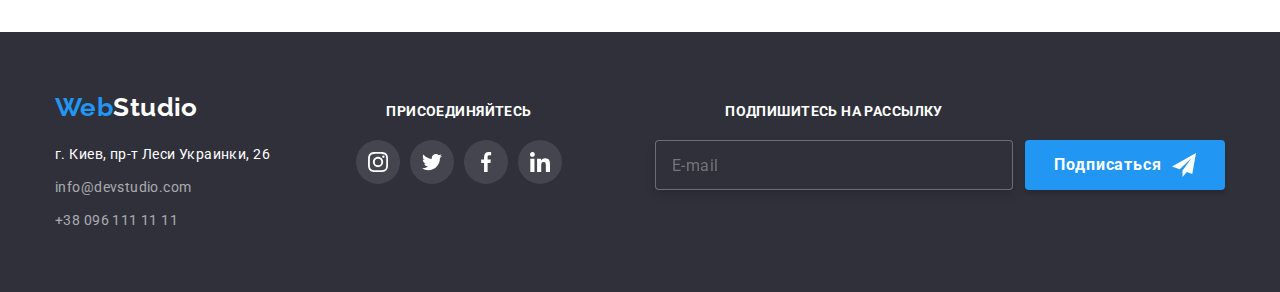
==== commit 3034edef: "adds portfolio page styles" ====
--- a/portfolio.html
+++ b/portfolio.html
@@ -178,21 +178,21 @@
                       ./images/mobile/portfolio-1.jpg    1x,
                       ./images/mobile/portfolio-1-2x.jpg 2x
                     "
-                    media="(max-width: 480px)"
+                    media="(max-width: 767px)"
                   />
                   <source
                     srcset="
                       ./images/tablet/portfolio-1.jpg    1x,
                       ./images/tablet/portfolio-1-2x.jpg 2x
                     "
-                    media="(min-width: 481px)"
+                    media="(min-width: 768px) and (max-width:1200px)"
                   />
                   <source
                     srcset="
                       ./images/desktop/portfolio-1.jpg    1x,
                       ./images/desktop/portfolio-1-2x.jpg 2x
                     "
-                    media="(min-width: 769px)"
+                    media="(min-width: 1200px)"
                   />
                   <img class="card-set__img" src="./images/mobile/portfolio-1.jpg" alt="Веб-сайт" />
                 </picture>
@@ -216,19 +216,19 @@
                       ./images/mobile/portfolio-2.jpg    1x,
                       ./images/mobile/portfolio-2-2x.jpg 2x
                     "
-                    media="(max-width: 480px)" />
+                    media="(max-width: 767px)" />
                   <source
                     srcset="
                       ./images/tablet/portfolio-2.jpg    1x,
                       ./images/tablet/portfolio-2-2x.jpg 2x
                     "
-                    media="(min-width: 481px)" />
+                    media="(min-width: 768px) and (max-width:1200px)" />
                   <source
                     srcset="
                       ./images/desktop/portfolio-2.jpg    1x,
                       ./images/desktop/portfolio-2-2x.jpg 2x
                     "
-                    media="(min-width: 769px)" />
+                    media="(min-width: 1200px)" />
                   <img class="card-set__img" src="./images/mobile/portfolio-2.jpg" alt="Постер"
                 /></picture>
 
@@ -253,21 +253,21 @@
                       ./images/mobile/portfolio-3.jpg    1x,
                       ./images/mobile/portfolio-3-2x.jpg 2x
                     "
-                    media="(max-width: 480px)"
+                    media="(max-width: 767px)"
                   />
                   <source
                     srcset="
                       ./images/tablet/portfolio-3.jpg    1x,
                       ./images/tablet/portfolio-3-2x.jpg 2x
                     "
-                    media="(min-width: 481px)"
+                    media="(min-width: 768px) and (max-width:1200px)"
                   />
                   <source
                     srcset="
                       ./images/desktop/portfolio-3.jpg    1x,
                       ./images/desktop/portfolio-3-2x.jpg 2x
                     "
-                    media="(min-width: 769px)"
+                    media="(min-width: 1200px)"
                   />
                   <img
                     class="card-set__img"
@@ -295,21 +295,21 @@
                       ./images/mobile/portfolio-4.jpg    1x,
                       ./images/mobile/portfolio-4-2x.jpg 2x
                     "
-                    media="(max-width: 480px)"
+                    media="(max-width: 767px)"
                   />
                   <source
                     srcset="
                       ./images/tablet/portfolio-4.jpg    1x,
                       ./images/tablet/portfolio-4-2x.jpg 2x
                     "
-                    media="(min-width: 481px)"
+                    media="(min-width: 768px) and (max-width:1200px)"
                   />
                   <source
                     srcset="
                       ./images/desktop/portfolio-4.jpg    1x,
                       ./images/desktop/portfolio-4-2x.jpg 2x
                     "
-                    media="(min-width: 769px)"
+                    media="(min-width: 1200px)"
                   />
                   <img class="card-set__img" src="./images/mobile/portfolio-4.jpg" alt="Наушники" />
                 </picture>
@@ -336,21 +336,21 @@
                       ./images/mobile/portfolio-5.jpg    1x,
                       ./images/mobile/portfolio-5-2x.jpg 2x
                     "
-                    media="(max-width: 480px)"
+                    media="(max-width: 767px)"
                   />
                   <source
                     srcset="
                       ./images/tablet/portfolio-5.jpg    1x,
                       ./images/tablet/portfolio-5-2x.jpg 2x
                     "
-                    media="(min-width: 481px)"
+                    media="(min-width: 768px) and (max-width:1200px)"
                   />
                   <source
                     srcset="
                       ./images/desktop/portfolio-5.jpg    1x,
                       ./images/desktop/portfolio-5-2x.jpg 2x
                     "
-                    media="(min-width: 769px)"
+                    media="(min-width: 1200px)"
                   />
                   <img class="card-set__img" src="./images/mobile/portfolio-5.jpg" alt="Коробки" />
                 </picture>
@@ -377,21 +377,21 @@
                       ./images/mobile/portfolio-6.jpg    1x,
                       ./images/mobile/portfolio-6-2x.jpg 2x
                     "
-                    media="(max-width: 480px)"
+                    media="(max-width: 767px)"
                   />
                   <source
                     srcset="
                       ./images/tablet/portfolio-6.jpg    1x,
                       ./images/tablet/portfolio-6-2x.jpg 2x
                     "
-                    media="(min-width: 481px)"
+                    media="(min-width: 768px) and (max-width:1200px)"
                   />
                   <source
                     srcset="
                       ./images/desktop/portfolio-6.jpg    1x,
                       ./images/desktop/portfolio-6-2x.jpg 2x
                     "
-                    media="(min-width: 769px)"
+                    media="(min-width: 1200px)"
                   />
                   <img class="card-set__img" src="./images/mobile/portfolio-6.jpg" alt="Веб-сайт" />
                 </picture>
@@ -415,21 +415,21 @@
                       ./images/mobile/portfolio-7.jpg    1x,
                       ./images/mobile/portfolio-7-2x.jpg 2x
                     "
-                    media="(max-width: 480px)"
+                    media="(max-width: 767px)"
                   />
                   <source
                     srcset="
                       ./images/tablet/portfolio-7.jpg    1x,
                       ./images/tablet/portfolio-7-2x.jpg 2x
                     "
-                    media="(min-width: 481px)"
+                    media="(min-width: 768px) and (max-width:1200px)"
                   />
                   <source
                     srcset="
                       ./images/desktop/portfolio-7.jpg    1x,
                       ./images/desktop/portfolio-7-2x.jpg 2x
                     "
-                    media="(min-width: 769px)"
+                    media="(min-width: 1200px)"
                   />
                   <img class="card-set__img" src="./images/mobile/portfolio-7.jpg" alt="Журнал" />
                 </picture>
@@ -453,21 +453,21 @@
                       ./images/mobile/portfolio-8.jpg    1x,
                       ./images/mobile/portfolio-8-2x.jpg 2x
                     "
-                    media="(max-width: 480px)"
+                    media="(max-width: 767px)"
                   />
                   <source
                     srcset="
                       ./images/tablet/portfolio-8.jpg    1x,
                       ./images/tablet/portfolio-8-2x.jpg 2x
                     "
-                    media="(min-width: 481px)"
+                    media="(min-width: 768px) and (max-width:1200px)"
                   />
                   <source
                     srcset="
                       ./images/desktop/portfolio-8.jpg    1x,
                       ./images/desktop/portfolio-8-2x.jpg 2x
                     "
-                    media="(min-width: 769px)"
+                    media="(min-width: 1200px)"
                   />
                   <img
                     class="card-set__img"
@@ -495,21 +495,21 @@
                       ./images/mobile/portfolio-9.jpg    1x,
                       ./images/mobile/portfolio-9-2x.jpg 2x
                     "
-                    media="(max-width: 480px)"
+                    media="(max-width: 767px)"
                   />
                   <source
                     srcset="
                       ./images/tablet/portfolio-9.jpg    1x,
                       ./images/tablet/portfolio-9-2x.jpg 2x
                     "
-                    media="(min-width: 481px)"
+                    media="(min-width: 768px) and (max-width:1200px)"
                   />
                   <source
                     srcset="
                       ./images/desktop/portfolio-9.jpg    1x,
                       ./images/desktop/portfolio-9-2x.jpg 2x
                     "
-                    media="(min-width: 769px)"
+                    media="(min-width: 1200px)"
                   />
                   <img
                     class="card-set__img"
--- a/css/main.min.css
+++ b/css/main.min.css
@@ -1 +1 @@
-:root{--main-font: "Roboto", sans-serif;--secondary-font: "Raleway", sans-serif;--primary-text-color: #757575;--title-text-color: #212121;--accent-color: #2196F3;--tertiary-text-color: #fff;--address-link-color: rgba(255, 255, 255, 0.6);--secondary-background-color: #F5F4FA;--tertiary-background-color: #AFB1B8;--footer-bg-color: #2F303A;--footer-sm-link-bg-color: rgba(255, 255, 255, 0.1);--items: 3;--indent: 30px;--anim: 250ms cubic-bezier(0.4, 0, 0.2, 1)}.card-set,.address__list,.clients,.our-team__list,.products,.features,.contacts,.mobile-contacts,.navigation__list,.mobile-nav__list,.mobile-sm,.sm-list,.card-set__description,.card-set__subtitle,.team-member__position,.products__text,.features__text,.card-set__title,.team-member__name,.features__title,.modal__title,.hero__title,.section__title{margin:0;padding:0}.card-set,.address__list,.clients,.our-team__list,.products,.features,.contacts,.mobile-contacts,.navigation__list,.mobile-nav__list,.mobile-sm,.sm-list{list-style:none}.card-set__description,.card-set__subtitle,.team-member__position,.products__text,.features__text{margin:0;padding:0}.card-set__title,.team-member__name,.features__title,.modal__title,.hero__title,.section__title{color:var(--title-text-color)}.filter__btn,.portfolio-title,.checkbox__input,.section__title.visually-hidden{position:absolute;width:1px;height:1px;margin:-1px;border:0;padding:0;white-space:nowrap;-webkit-clip-path:inset(100%);clip-path:inset(100%);clip:rect(0 0 0 0);overflow:hidden}.clients__box,.features__icon,.checkbox{display:flex;justify-content:center;align-items:center}/*! modern-normalize v1.1.0 | MIT License | https://github.com/sindresorhus/modern-normalize */*,::before,::after{box-sizing:border-box}html{line-height:1.15;-webkit-text-size-adjust:100%;-moz-tab-size:4;-o-tab-size:4;tab-size:4}body{margin:0;font-family:system-ui,-apple-system,"Segoe UI",Roboto,Helvetica,Arial,sans-serif,"Apple Color Emoji","Segoe UI Emoji"}hr{height:0;color:inherit}abbr[title]{-webkit-text-decoration:underline dotted;text-decoration:underline dotted}b,strong{font-weight:bolder}code,kbd,samp,pre{font-family:ui-monospace,SFMono-Regular,Consolas,"Liberation Mono",Menlo,monospace;font-size:1em}small{font-size:80%}sub,sup{font-size:75%;line-height:0;position:relative;vertical-align:baseline}sub{bottom:-0.25em}sup{top:-0.5em}table{text-indent:0;border-color:inherit}button,input,optgroup,select,textarea{font-family:inherit;font-size:100%;line-height:1.15;margin:0}button,select{text-transform:none}button,[type=button],[type=reset],[type=submit]{-webkit-appearance:button}::-moz-focus-inner{border-style:none;padding:0}:-moz-focusring{outline:1px dotted ButtonText}:-moz-ui-invalid{box-shadow:none}legend{padding:0}progress{vertical-align:baseline}::-webkit-inner-spin-button,::-webkit-outer-spin-button{height:auto}[type=search]{-webkit-appearance:textfield;outline-offset:-2px}::-webkit-search-decoration{-webkit-appearance:none}::-webkit-file-upload-button{-webkit-appearance:button;font:inherit}summary{display:list-item}img{display:block;max-width:100%;height:auto}.body{font-family:var(--main-font);letter-spacing:.03em;color:var(--primary-text-color);font-size:14px}.container{width:100%;padding-left:15px;padding-right:15px;margin-left:auto;margin-right:auto}@media screen and (min-width: 480px){.container{max-width:480px}}@media screen and (min-width: 768px){.container{max-width:768px}}@media screen and (min-width: 1200px){.container{max-width:1200px}}.section{padding-top:60px;padding-bottom:60px}@media screen and (min-width: 1200px){.section{padding-top:94px;padding-bottom:94px}}.section__title{font-weight:700;font-size:28px;line-height:1.18;text-align:center;margin-bottom:30px}@media screen and (min-width: 1200px){.section__title{font-size:36px;line-height:1.16;margin-bottom:50px}}.logo{font-family:var(--secondary-font);font-weight:700;font-size:24px;line-height:1.16;text-decoration:none;color:var(--accent-color)}.logo__label--black{color:var(--title-text-color)}@media screen and (min-width: 1200px){.logo{font-size:26px;line-height:1.19}}.link{text-decoration:none;color:var(--title-text-color);transition:color 250ms cubic-bezier(0.4, 0, 0.2, 1)}.link:visited{color:var(--title-text-color)}.products__img,.card-set__img,.team-member__img{display:block}.sm-item:not(:last-child){margin-right:10px}.sm-link{display:flex;justify-content:center;align-items:center;width:44px;height:44px;border-radius:50%}.sm-list{display:flex}.footer-sm__title,.products__text,.subscription__title{font-weight:700;font-size:14px;line-height:1.14;letter-spacing:.03em;text-transform:uppercase;color:var(--tertiary-text-color);text-align:center}.btn{display:block;margin-left:auto;margin-right:auto;padding-top:10px;padding-bottom:10px;width:200px;font-weight:700;font-size:16px;line-height:1.88;letter-spacing:.06em;font-family:inherit;color:var(--tertiary-text-color);background-color:var(--accent-color);cursor:pointer;border:none;border-radius:4px;box-shadow:0px 4px 4px rgba(0,0,0,.15);transition:background-color var(--anim)}.btn:hover,.btn:focus{background-color:#188ce8}.page-header{border-bottom:1px solid #ececec;position:relative}.page-header__box{display:flex;align-items:center}@media screen and (max-width: 767px){.page-header__box{min-height:60px}}@media screen and (min-width: 768px){.page-header__box{min-height:80px}}.link.mobile-nav__link--current{color:var(--accent-color)}.link.navigation__link--current{color:var(--accent-color)}@media screen and (min-width: 768px){.link.navigation__link--current{position:relative}.link.navigation__link--current::after{display:inline-block;content:"";position:absolute;bottom:-1px;width:100%;height:4px;border-radius:2px;background-color:var(--accent-color)}}.mobile-menu{z-index:100;position:absolute;top:0;left:0;width:100vw;height:100vh;padding:40px 48px;background-color:var(--tertiary-text-color);overflow:hidden;display:flex;flex-direction:column;align-items:flex-start;transform:translateX(-100%);transition:transform 500ms var(--anim)}.mobile-menu.is-open{transform:translateX(0)}@media screen and (min-width: 768px){.mobile-menu{display:none}}.mobile-sm{display:flex;flex-wrap:wrap}.mobile-sm__link{font-weight:500;font-size:18px;line-height:1.22;letter-spacing:.02em;color:var(--accent-color)}.mobile-sm__link:visited{color:var(--accent-color)}.mobile-sm__item:not(:last-child){padding-right:10px;margin-right:10px;border-right:1px solid rgba(33,33,33,.2);transform:border rotate(90deg)}.mobile-btn{position:absolute;top:10px;right:15px;z-index:999;display:inline-flex;margin:0;padding:0;border:none;background-color:rgba(0,0,0,0)}@media screen and (min-width: 768px){.mobile-btn{display:none}}.mobile-btn:hover .mobile-nav__icon-close{fill:var(--accent-color)}.mobile-btn:hover .mobile-nav__icon-menu{fill:var(--accent-color)}.mobile-btn.is-open .mobile-nav__icon-close{display:block}.mobile-btn.is-open .mobile-nav__icon-menu{display:none}.mobile-btn .mobile-nav__icon-close{display:none}@media screen and (max-width: 767px){.navigation{display:none}}@media screen and (min-width: 768px){.navigation{margin-left:88px}}@media screen and (min-width: 1200px){.navigation{margin-left:93px}}.mobile-nav{margin-bottom:auto}.mobile-nav__list{font-weight:500;font-size:40px;line-height:1.17;letter-spacing:.02em;margin-bottom:270px}@media screen and (min-width: 768px){.navigation__list{display:flex;font-weight:500;font-size:14px;line-height:1.14;letter-spacing:.02em}}@media screen and (min-width: 768px){.navigation__item:not(:last-child){margin-right:50px}}.contacts__item{display:flex;align-items:center}@media screen and (max-width: 1199px){.contacts__item:not(:last-child){margin-bottom:10px}}@media screen and (min-width: 1200px){.contacts__item:not(:last-child){margin-right:30px}}.contacts__icon{margin-right:10px;--color5: currentColor}.mobile-nav__item:not(:last-child),.mobile-contacts__item:not(:last-child){margin-bottom:32px}.navigation__link{padding-bottom:32px}@media screen and (min-width: 768px){.navigation__link{display:flex;align-items:center;padding-top:32px;padding-bottom:32px}}.contacts__icon{display:none}@media screen and (min-width: 768px){.contacts__icon{display:block;fill:currentColor}}@media screen and (max-width: 767px){.mobile-contacts{display:flex;flex-direction:column;margin-bottom:64px}}@media screen and (max-width: 767px){.contacts{display:none}}@media screen and (min-width: 768px){.contacts{display:block;margin-left:auto;padding-top:21px;padding-bottom:21px}}@media screen and (min-width: 1200px){.contacts{display:flex;align-items:center;margin-left:auto}}.navigation__link:hover,.navigation__link:focus,.contacts__link:hover,.contacts__link:focus,.mobile-contacts__link:hover,.mobile-contacts__link:focus,.mobile-nav__link:hover,.mobile-nav__link:focus{color:var(--accent-color)}.mobile-contacts__link{font-weight:500;font-size:24px;line-height:1.16;letter-spacing:.02em;color:var(--primary-text-color)}.contacts__link{display:flex;align-items:center;font-weight:500;font-size:12px;line-height:1.16;letter-spacing:.02em;color:var(--primary-text-color)}@media screen and (min-width: 1200px){.contacts__link{font-size:14px;line-height:1.14}}.contacts__link:visited{color:var(--primary-text-color)}.mobile-contacts__tel{font-size:34px;line-height:1.17;color:var(--accent-color)}.hero{width:100%;margin:0 auto;max-width:480px}@media screen and (min-width: 481px){.hero{max-width:1200px}}@media screen and (min-width: 769px){.hero{max-width:1600px}}.overlay{padding-top:118px;height:400px;background-repeat:no-repeat;background-size:cover;background-position:center}@media screen and (max-width: 480px){.overlay{max-width:480px;background-color:var(--footer-bg-color);background-image:linear-gradient(to right, rgba(47, 48, 58, 0.4), rgba(47, 48, 58, 0.4)),url("../images/mobile/hero.jpg")}}@media screen and (max-width: 480px)and (-webkit-min-device-pixel-ratio: 2),screen and (max-width: 480px)and (min-resolution: 2dppx){.overlay .overlay{background-image:linear-gradient(to right, rgba(47, 48, 58, 0.4), rgba(47, 48, 58, 0.4)),url("../images/mobile/hero-2x.jpg")}}@media screen and (min-width: 481px){.overlay{height:400px;max-width:1200px;background-image:linear-gradient(to right, rgba(47, 48, 58, 0.4), rgba(47, 48, 58, 0.4)),url("../images/tablet/hero.jpg")}}@media screen and (min-width: 481px)and (-webkit-min-device-pixel-ratio: 2),screen and (min-width: 481px)and (min-resolution: 2dppx){.overlay{background-image:linear-gradient(to right, rgba(47, 48, 58, 0.4), rgba(47, 48, 58, 0.4)),url("../images/tablet/hero-2x.jpg")}}@media screen and (min-width: 769px){.overlay{padding-top:200px;max-width:1600px;height:600px;background-image:linear-gradient(to right, rgba(47, 48, 58, 0.4), rgba(47, 48, 58, 0.4)),url("../images/desktop/hero.jpg")}}@media screen and (min-width: 769px)and (-webkit-min-device-pixel-ratio: 2),screen and (min-width: 769px)and (min-resolution: 2dppx){.overlay{background-image:linear-gradient(to right, rgba(47, 48, 58, 0.4), rgba(47, 48, 58, 0.4)),url("../images/desktop/hero-2x.jpg")}}.hero__title{max-width:360px;margin-bottom:30px;margin-left:auto;margin-right:auto;font-weight:900;font-size:26px;line-height:1.6;text-align:center;letter-spacing:.06em;text-transform:uppercase;color:var(--tertiary-text-color)}@media screen and (min-width: 1200px){.hero__title{max-width:650px;font-size:44px;line-height:1.36}}.backdrop{position:fixed;top:0;left:0;width:100%;height:100%;background-color:rgba(0,0,0,.2);opacity:1;transition:opacity var(--anim),visibility var(--anim)}@media screen and (max-width: 480px){.backdrop{padding:94px 15px;overflow-y:scroll}}.backdrop--is-hidden{visibility:hidden;opacity:0;pointer-events:none}.backdrop--is-hidden .modal{transform:translate(-50%, -50%) scale(0.9)}.modal{background:var(--tertiary-text-color);box-shadow:0px 1px 3px rgba(0,0,0,.12),0px 1px 1px rgba(0,0,0,.14),0px 2px 1px rgba(0,0,0,.2);border-radius:4px}@media screen and (max-width: 480px){.modal{position:relative}}@media screen and (min-width: 481px){.modal{position:absolute;top:50%;left:50%;width:450px;transform:translate(-50%, -50%) scale(1);transition:transform var(--anim)}}@media screen and (min-width: 1200px){.modal{width:528px}}.modal__close-button{position:absolute;top:0;right:0;display:flex;justify-content:center;align-items:center;width:30px;height:30px;margin-top:8px;margin-right:8px;cursor:pointer;border:1px solid rgba(0,0,0,.1);border-radius:50%;background-color:var(--tertiary-text-color);transition:fill var(--anim)}.modal__close-button:hover,.modal__close-button:focus .modal__close-icon{fill:var(--accent-color)}.modal__title{display:block;margin-bottom:30px;font-weight:700;font-size:20px;line-height:1.5;text-align:center}@media screen and (min-width: 1200px){.modal__title{line-height:1.15}}.modal__box{padding:40px}.modal__label{position:relative}.modal__field{display:block;height:40px;padding-left:40px;margin-bottom:30px}.modal__field,.modal__comment{max-width:448px;width:100%;border:1px solid rgba(33,33,33,.2);border-radius:4px;outline-width:0;transition:border-color var(--anim)}.modal__icon{position:absolute;top:11px;left:12px;--color1: currentColor;transition:fill var(--anim)}.modal__comment::-moz-placeholder{font-size:12px;line-height:1.16;letter-spacing:.01em;color:rgba(117,117,117,.5)}.modal__comment:-ms-input-placeholder{font-size:12px;line-height:1.16;letter-spacing:.01em;color:rgba(117,117,117,.5)}.modal__comment::placeholder{font-size:12px;line-height:1.16;letter-spacing:.01em;color:rgba(117,117,117,.5)}.modal__label:focus-within>.modal__icon{fill:var(--accent-color)}.modal__label:focus-within>.modal__field,.modal__label:focus-within>.modal__comment{border-color:var(--accent-color)}.modal__name{position:absolute;top:0;left:0;font-size:12px;line-height:1.16;letter-spacing:.01em;color:var(--primary-text-color);transform:translateY(-18px)}.modal__comment{display:block;height:120px;resize:none;padding:12px 16px;margin-bottom:20px;font-size:12px;line-height:1.16;letter-spacing:.01em}.checkbox{position:relative;margin-bottom:30px;font-size:12px;line-height:1.16}@media screen and (min-width: 1200px){.checkbox{font-size:14px;line-height:1.71}}.checkbox__link{text-underline-offset:1px;color:var(--accent-color)}.checkbox__icon{display:inline-block;width:16px;height:15px;border:2px solid var(--title-text-color);border-radius:2px;margin-right:7px;transition:background-color var(--anim)}.checkbox__input:checked+.checkbox__icon{border-color:var(--accent-color);background-color:var(--accent-color)}.checkbox__input{-webkit-user-select:none;-moz-user-select:none;-ms-user-select:none;user-select:none;display:block;position:relative}.features__title{font-size:14px;font-weight:700;line-height:1.14;text-transform:uppercase;margin-bottom:10px}@media screen and (max-width: 768px){.features__title{text-align:center}}.features{display:flex;flex-wrap:wrap;gap:var(--indent);--items: 1}@media screen and (min-width: 768px){.features{--items: 2}}@media screen and (min-width: 1200px){.features{--items: 4}}.features__item{flex-basis:calc((100% - var(--indent)*(var(--items) - 1))/var(--items))}.features__text{line-height:1.71}.features__icon{height:120px;background-color:var(--secondary-background-color);border-radius:4px;margin-bottom:30px}@media screen and (min-width: 1200px){.features__icon{width:270px}}.products{display:flex}.products__item{position:relative}.products__item:not(:last-child){margin-right:30px}.products__text{position:absolute;bottom:0;width:100%;text-align:center;padding-top:27px;padding-bottom:27px;background-color:rgba(47,48,58,.8)}.section--no-padding{display:none}@media screen and (min-width: 1200px){.section--no-padding{display:block;padding-top:0}}.our-team{background-color:#f5f4fa}.our-team__list{display:flex;flex-wrap:wrap;gap:30px}@media screen and (max-width: 767px){.our-team__list{--items: 1}}@media screen and (min-width: 768px){.our-team__list{--items: 2}}@media screen and (min-width: 1200px){.our-team__list{--items: 4}}.team-member{flex-basis:calc((100% - var(--indent)*(var(--items) - 1))/var(--items));box-shadow:0px 1px 3px rgba(0,0,0,.12),0px 1px 1px rgba(0,0,0,.14),0px 2px 1px rgba(0,0,0,.2);border-radius:0px 0px 4px 4px}@media screen and (max-width: 767px){.team-member{max-width:450px}}.team-member__box{padding-top:30px;padding-bottom:24px;background-color:var(--tertiary-text-color);border-radius:4px}@media screen and (min-width: 1200px){.team-member__box{padding-bottom:30px}}.team-member__name{font-weight:500;margin-bottom:10px}.team-member__position,.team-member__name{font-size:16px;line-height:1.18;text-align:center}.team-member__position{margin-bottom:16px}.team-member__sm-list{justify-content:center}.team-member__sm-link{color:var(--tertiary-background-color);transition:color var(--anim),background-color var(--anim)}.team-member__sm-link:visited{color:var(--tertiary-background-color)}.team-member__sm-link:hover,.team-member__sm-link:focus{background-color:var(--accent-color);color:var(--tertiary-text-color)}.team-member__sm-icon{--color1: currentColor }.clients{display:flex;flex-wrap:wrap;justify-content:center;gap:30px;--items: 2}@media screen and (min-width: 768px){.clients{--items: 3}}@media screen and (min-width: 1200px){.clients{--items: 6}}.clients__item{flex-basis:calc((100% - var(--indent)*(var(--items) - 1))/var(--items))}.clients__box{height:92px;border:1px solid currentColor;border-radius:4px}@media screen and (min-width: 1200px){.clients__box{height:92px;width:170px}}.clients__link{color:var(--tertiary-background-color);transition:color var(--anim)}.clients__link:visited{color:var(--tertiary-background-color)}.clients__link:hover,.clients__link:focus{color:var(--accent-color);fill:var(--accent-color)}.clients__logo{--color1: currentColor}.footer{padding-top:60px;padding-bottom:60px;background-color:var(--footer-bg-color)}.footer__logo{display:block;margin-bottom:20px}@media screen and (max-width: 767px){.footer__box{text-align:center}}@media screen and (min-width: 768px)and (max-width: 1199px){.footer__box{display:flex;flex-direction:column}}@media screen and (min-width: 1200px){.footer__box{display:flex}}.addres-thumb{width:231px;text-align:center;margin-left:auto;margin-right:auto}@media screen and (max-width: 767px){.addres-thumb{margin-bottom:48px}}@media screen and (min-width: 768px)and (max-width: 1199px){.addres-thumb{margin-right:160px}}@media screen and (min-width: 1200px){.addres-thumb{margin-right:70px;text-align:left}}.address__item:not(:last-child){margin-bottom:9px}.logo-label--white{color:var(--tertiary-text-color)}.address__item{font-style:normal;line-height:1.7;color:var(--tertiary-text-color);transition:color 250ms cubic-bezier(0.4, 0, 0.2, 1)}.address__link{color:var(--address-link-color)}.address__link:visited{color:var(--address-link-color)}.address__link:hover,.address__link:focus{color:var(--tertiary-text-color)}.address__link--white{color:var(--tertiary-text-color)}@media screen and (min-width: 768px){.addres-sm-thumb{display:flex}}@media screen and (min-width: 768px)and (max-width: 1199px){.addres-sm-thumb{margin-bottom:48px}}.footer-sm__title,.subscription__title{display:block;padding-bottom:20px;padding-top:12px}.footer-sm__link{background-color:var(--footer-sm-link-bg-color);color:var(--tertiary-text-color);transition:background-color var(--anim)}.footer-sm__link:hover,.footer-sm__link:focus{background-color:var(--accent-color)}.footer-sm__icon{--color1: currentColor }@media screen and (max-width: 767px){.footer-sm{display:flex;flex-direction:column;align-items:center;margin-bottom:48px}}@media screen and (min-width: 768px)and (max-width: 1199px){.footer-sm{margin-right:auto}}@media screen and (min-width: 1200px){.subscription{display:flex;align-items:flex-start;margin-left:93px}}.subscription__box{display:flex;flex-direction:column}@media screen and (max-width: 1199px){.subscription__box{align-items:center}}.subscription__email{height:50px;width:100%;max-width:450px;padding-left:16px;padding-top:15px;padding-bottom:15px;font-size:16px;line-height:1.25;letter-spacing:.03em;color:rgba(255,255,255,.6);background-color:#2f303a;border:1px solid rgba(255,255,255,.3);filter:drop-shadow(0px 4px 4px rgba(0, 0, 0, 0.15));border-radius:4px}@media screen and (min-width: 1200px){.subscription__email{width:358px}}.subscription__btn{display:flex;justify-content:center;align-items:center;margin-top:20px}@media screen and (min-width: 1200px){.subscription__btn{margin-top:48px;margin-left:12px}}.subscription__icon{margin-left:10px}.filter__text{display:block;font-weight:500;font-size:16px;line-height:1.62;font-family:inherit;color:var(--title-text-color);cursor:pointer;border:none;padding:6px 22px;border-radius:4px;background-color:var(--secondary-background-color);transition:background-color 250ms cubic-bezier(0.4, 0, 0.2, 1),color 250ms cubic-bezier(0.4, 0, 0.2, 1)}.filter__btn:checked+.filter__text{color:var(--tertiary-text-color);background-color:var(--accent-color)}.filter__text:hover,.filter__text:focus{color:var(--tertiary-text-color);background-color:var(--accent-color);box-shadow:0px 3px 1px rgba(0,0,0,.1),0px 1px 2px rgba(0,0,0,.08),0px 2px 2px rgba(0,0,0,.12);border-radius:4px}.filter{display:flex;flex-wrap:wrap;margin-bottom:40px}@media screen and (min-width: 769px){.filter{display:flex;justify-content:center;align-items:center;margin-bottom:50px}}.filter__label:not(:last-child){margin-right:8px}@media screen and (max-width: 480px){.filter__label:not(:last-child){margin-bottom:15px}}.card-set__title{font-weight:700;font-size:18px;line-height:2;letter-spacing:.06em;padding-bottom:4px}.card-set__subtitle{font-size:16px;line-height:1.88}.card-set__item{transition:box-shadow var(--anim)}.card-set__item:hover{box-shadow:0px 1px 1px rgba(0,0,0,.12),0px 4px 4px rgba(0,0,0,.06),1px 4px 6px rgba(0,0,0,.16)}.card-set__titles{border-bottom:1px solid #eee;border-left:1px solid #eee;border-right:1px solid #eee;padding:20px 24px;background-color:var(--tertiary-text-color)}.card-set{margin:0;padding:0}@media screen and (min-width: 769px){.card-set{display:flex;flex-wrap:wrap;gap:30px}}.card-set__img{max-width:100%;height:auto}.card-set__item{flex-basis:calc((100% - var(--indent)*(var(--items) - 1))/var(--items))}@media screen and (max-width: 480px){.card-set__item{margin-bottom:30px}}.card-set__thumb{position:relative;z-index:-1}.card-set__item,.card-set__titles{overflow:hidden}.card-set__description{position:absolute;display:inline-block;bottom:0;left:0;width:100%;height:100%;margin:0;font-size:18px;line-height:1.58;color:var(--tertiary-text-color);background-color:rgba(33,150,243,.9);padding:63px 24px;transform:translateY(100%);transition:transform var(--anim)}.card-set__item:hover .card-set__description{transform:translateY(0)}/*# sourceMappingURL=main.min.css.map */+:root{--main-font: "Roboto", sans-serif;--secondary-font: "Raleway", sans-serif;--primary-text-color: #757575;--title-text-color: #212121;--accent-color: #2196F3;--tertiary-text-color: #fff;--address-link-color: rgba(255, 255, 255, 0.6);--secondary-background-color: #F5F4FA;--tertiary-background-color: #AFB1B8;--footer-bg-color: #2F303A;--footer-sm-link-bg-color: rgba(255, 255, 255, 0.1);--items: 3;--indent: 30px;--anim: 250ms cubic-bezier(0.4, 0, 0.2, 1)}.card-set,.address__list,.clients,.our-team__list,.products,.features,.contacts,.mobile-contacts,.navigation__list,.mobile-nav__list,.mobile-sm,.sm-list,.card-set__description,.card-set__subtitle,.team-member__position,.products__text,.features__text,.card-set__title,.team-member__name,.features__title,.modal__title,.hero__title,.section__title{margin:0;padding:0}.card-set,.address__list,.clients,.our-team__list,.products,.features,.contacts,.mobile-contacts,.navigation__list,.mobile-nav__list,.mobile-sm,.sm-list{list-style:none}.card-set__description,.card-set__subtitle,.team-member__position,.products__text,.features__text{margin:0;padding:0}.card-set__title,.team-member__name,.features__title,.modal__title,.hero__title,.section__title{color:var(--title-text-color)}.filter__btn,.portfolio-title,.checkbox__input,.section__title.visually-hidden{position:absolute;width:1px;height:1px;margin:-1px;border:0;padding:0;white-space:nowrap;-webkit-clip-path:inset(100%);clip-path:inset(100%);clip:rect(0 0 0 0);overflow:hidden}.clients__box,.features__icon,.checkbox{display:flex;justify-content:center;align-items:center}/*! modern-normalize v1.1.0 | MIT License | https://github.com/sindresorhus/modern-normalize */*,::before,::after{box-sizing:border-box}html{line-height:1.15;-webkit-text-size-adjust:100%;-moz-tab-size:4;-o-tab-size:4;tab-size:4}body{margin:0;font-family:system-ui,-apple-system,"Segoe UI",Roboto,Helvetica,Arial,sans-serif,"Apple Color Emoji","Segoe UI Emoji"}hr{height:0;color:inherit}abbr[title]{-webkit-text-decoration:underline dotted;text-decoration:underline dotted}b,strong{font-weight:bolder}code,kbd,samp,pre{font-family:ui-monospace,SFMono-Regular,Consolas,"Liberation Mono",Menlo,monospace;font-size:1em}small{font-size:80%}sub,sup{font-size:75%;line-height:0;position:relative;vertical-align:baseline}sub{bottom:-0.25em}sup{top:-0.5em}table{text-indent:0;border-color:inherit}button,input,optgroup,select,textarea{font-family:inherit;font-size:100%;line-height:1.15;margin:0}button,select{text-transform:none}button,[type=button],[type=reset],[type=submit]{-webkit-appearance:button}::-moz-focus-inner{border-style:none;padding:0}:-moz-focusring{outline:1px dotted ButtonText}:-moz-ui-invalid{box-shadow:none}legend{padding:0}progress{vertical-align:baseline}::-webkit-inner-spin-button,::-webkit-outer-spin-button{height:auto}[type=search]{-webkit-appearance:textfield;outline-offset:-2px}::-webkit-search-decoration{-webkit-appearance:none}::-webkit-file-upload-button{-webkit-appearance:button;font:inherit}summary{display:list-item}img{display:block;max-width:100%;height:auto}.body{font-family:var(--main-font);letter-spacing:.03em;color:var(--primary-text-color);font-size:14px}.container{width:100%;padding-left:15px;padding-right:15px;margin-left:auto;margin-right:auto}@media screen and (min-width: 480px){.container{max-width:480px}}@media screen and (min-width: 768px){.container{max-width:768px}}@media screen and (min-width: 1200px){.container{max-width:1200px}}.section{padding-top:60px;padding-bottom:60px}@media screen and (min-width: 1200px){.section{padding-top:94px;padding-bottom:94px}}.section__title{font-weight:700;font-size:28px;line-height:1.18;text-align:center;margin-bottom:30px}@media screen and (min-width: 1200px){.section__title{font-size:36px;line-height:1.16;margin-bottom:50px}}.logo{font-family:var(--secondary-font);font-weight:700;font-size:24px;line-height:1.16;text-decoration:none;color:var(--accent-color)}.logo__label--black{color:var(--title-text-color)}@media screen and (min-width: 1200px){.logo{font-size:26px;line-height:1.19}}.link{text-decoration:none;color:var(--title-text-color);transition:color 250ms cubic-bezier(0.4, 0, 0.2, 1)}.link:visited{color:var(--title-text-color)}.products__img,.card-set__img,.team-member__img{display:block}.sm-item:not(:last-child){margin-right:10px}.sm-link{display:flex;justify-content:center;align-items:center;width:44px;height:44px;border-radius:50%}.sm-list{display:flex}.footer-sm__title,.products__text,.subscription__title{font-weight:700;font-size:14px;line-height:1.14;letter-spacing:.03em;text-transform:uppercase;color:var(--tertiary-text-color);text-align:center}.btn{display:block;margin-left:auto;margin-right:auto;padding-top:10px;padding-bottom:10px;width:200px;font-weight:700;font-size:16px;line-height:1.88;letter-spacing:.06em;font-family:inherit;color:var(--tertiary-text-color);background-color:var(--accent-color);cursor:pointer;border:none;border-radius:4px;box-shadow:0px 4px 4px rgba(0,0,0,.15);transition:background-color var(--anim)}.btn:hover,.btn:focus{background-color:#188ce8}.page-header{border-bottom:1px solid #ececec;position:relative}.page-header__box{display:flex;align-items:center}@media screen and (max-width: 767px){.page-header__box{min-height:60px}}@media screen and (min-width: 768px){.page-header__box{min-height:80px}}.link.mobile-nav__link--current{color:var(--accent-color)}.link.navigation__link--current{color:var(--accent-color)}@media screen and (min-width: 768px){.link.navigation__link--current{position:relative}.link.navigation__link--current::after{display:inline-block;content:"";position:absolute;bottom:-1px;width:100%;height:4px;border-radius:2px;background-color:var(--accent-color)}}.mobile-menu{z-index:100;position:absolute;top:0;left:0;width:100vw;height:100vh;padding:40px 48px;background-color:var(--tertiary-text-color);overflow:hidden;display:flex;flex-direction:column;align-items:flex-start;transform:translateX(-100%);transition:transform 500ms var(--anim)}.mobile-menu.is-open{transform:translateX(0)}@media screen and (min-width: 768px){.mobile-menu{display:none}}.mobile-sm{display:flex;flex-wrap:wrap}.mobile-sm__link{font-weight:500;font-size:18px;line-height:1.22;letter-spacing:.02em;color:var(--accent-color)}.mobile-sm__link:visited{color:var(--accent-color)}.mobile-sm__item:not(:last-child){padding-right:10px;margin-right:10px;border-right:1px solid rgba(33,33,33,.2);transform:border rotate(90deg)}.mobile-btn{position:absolute;top:10px;right:15px;z-index:999;display:inline-flex;margin:0;padding:0;border:none;background-color:rgba(0,0,0,0)}@media screen and (min-width: 768px){.mobile-btn{display:none}}.mobile-btn:hover .mobile-nav__icon-close{fill:var(--accent-color)}.mobile-btn:hover .mobile-nav__icon-menu{fill:var(--accent-color)}.mobile-btn.is-open .mobile-nav__icon-close{display:block}.mobile-btn.is-open .mobile-nav__icon-menu{display:none}.mobile-btn .mobile-nav__icon-close{display:none}@media screen and (max-width: 767px){.navigation{display:none}}@media screen and (min-width: 768px){.navigation{margin-left:88px}}@media screen and (min-width: 1200px){.navigation{margin-left:93px}}.mobile-nav{margin-bottom:auto}.mobile-nav__list{font-weight:500;font-size:40px;line-height:1.17;letter-spacing:.02em;margin-bottom:270px}@media screen and (min-width: 768px){.navigation__list{display:flex;font-weight:500;font-size:14px;line-height:1.14;letter-spacing:.02em}}@media screen and (min-width: 768px){.navigation__item:not(:last-child){margin-right:50px}}.contacts__item{display:flex;align-items:center}@media screen and (max-width: 1199px){.contacts__item:not(:last-child){margin-bottom:10px}}@media screen and (min-width: 1200px){.contacts__item:not(:last-child){margin-right:30px}}.contacts__icon{margin-right:10px;--color5: currentColor}.mobile-nav__item:not(:last-child),.mobile-contacts__item:not(:last-child){margin-bottom:32px}.navigation__link{padding-bottom:32px}@media screen and (min-width: 768px){.navigation__link{display:flex;align-items:center;padding-top:32px;padding-bottom:32px}}.contacts__icon{display:none}@media screen and (min-width: 768px){.contacts__icon{display:block;fill:currentColor}}@media screen and (max-width: 767px){.mobile-contacts{display:flex;flex-direction:column;margin-bottom:64px}}@media screen and (max-width: 767px){.contacts{display:none}}@media screen and (min-width: 768px){.contacts{display:block;margin-left:auto;padding-top:21px;padding-bottom:21px}}@media screen and (min-width: 1200px){.contacts{display:flex;align-items:center;margin-left:auto}}.navigation__link:hover,.navigation__link:focus,.contacts__link:hover,.contacts__link:focus,.mobile-contacts__link:hover,.mobile-contacts__link:focus,.mobile-nav__link:hover,.mobile-nav__link:focus{color:var(--accent-color)}.mobile-contacts__link{font-weight:500;font-size:24px;line-height:1.16;letter-spacing:.02em;color:var(--primary-text-color)}.contacts__link{display:flex;align-items:center;font-weight:500;font-size:12px;line-height:1.16;letter-spacing:.02em;color:var(--primary-text-color)}@media screen and (min-width: 1200px){.contacts__link{font-size:14px;line-height:1.14}}.contacts__link:visited{color:var(--primary-text-color)}.mobile-contacts__tel{font-size:34px;line-height:1.17;color:var(--accent-color)}.hero{width:100%;margin:0 auto;max-width:480px}@media screen and (min-width: 481px){.hero{max-width:1200px}}@media screen and (min-width: 769px){.hero{max-width:1600px}}.overlay{padding-top:118px;height:400px;background-repeat:no-repeat;background-size:cover;background-position:center}@media screen and (max-width: 480px){.overlay{max-width:480px;background-color:var(--footer-bg-color);background-image:linear-gradient(to right, rgba(47, 48, 58, 0.4), rgba(47, 48, 58, 0.4)),url("../images/mobile/hero.jpg")}}@media screen and (max-width: 480px)and (-webkit-min-device-pixel-ratio: 2),screen and (max-width: 480px)and (min-resolution: 2dppx){.overlay .overlay{background-image:linear-gradient(to right, rgba(47, 48, 58, 0.4), rgba(47, 48, 58, 0.4)),url("../images/mobile/hero-2x.jpg")}}@media screen and (min-width: 481px){.overlay{height:400px;max-width:1200px;background-image:linear-gradient(to right, rgba(47, 48, 58, 0.4), rgba(47, 48, 58, 0.4)),url("../images/tablet/hero.jpg")}}@media screen and (min-width: 481px)and (-webkit-min-device-pixel-ratio: 2),screen and (min-width: 481px)and (min-resolution: 2dppx){.overlay{background-image:linear-gradient(to right, rgba(47, 48, 58, 0.4), rgba(47, 48, 58, 0.4)),url("../images/tablet/hero-2x.jpg")}}@media screen and (min-width: 769px){.overlay{padding-top:200px;max-width:1600px;height:600px;background-image:linear-gradient(to right, rgba(47, 48, 58, 0.4), rgba(47, 48, 58, 0.4)),url("../images/desktop/hero.jpg")}}@media screen and (min-width: 769px)and (-webkit-min-device-pixel-ratio: 2),screen and (min-width: 769px)and (min-resolution: 2dppx){.overlay{background-image:linear-gradient(to right, rgba(47, 48, 58, 0.4), rgba(47, 48, 58, 0.4)),url("../images/desktop/hero-2x.jpg")}}.hero__title{max-width:360px;margin-bottom:30px;margin-left:auto;margin-right:auto;font-weight:900;font-size:26px;line-height:1.6;text-align:center;letter-spacing:.06em;text-transform:uppercase;color:var(--tertiary-text-color)}@media screen and (min-width: 1200px){.hero__title{max-width:650px;font-size:44px;line-height:1.36}}.backdrop{position:fixed;top:0;left:0;width:100%;height:100%;background-color:rgba(0,0,0,.2);opacity:1;transition:opacity var(--anim),visibility var(--anim)}@media screen and (max-width: 480px){.backdrop{padding:94px 15px;overflow-y:scroll}}.backdrop--is-hidden{visibility:hidden;opacity:0;pointer-events:none}.backdrop--is-hidden .modal{transform:translate(-50%, -50%) scale(0.9)}.modal{background:var(--tertiary-text-color);box-shadow:0px 1px 3px rgba(0,0,0,.12),0px 1px 1px rgba(0,0,0,.14),0px 2px 1px rgba(0,0,0,.2);border-radius:4px}@media screen and (max-width: 480px){.modal{position:relative}}@media screen and (min-width: 481px){.modal{position:absolute;top:50%;left:50%;width:450px;transform:translate(-50%, -50%) scale(1);transition:transform var(--anim)}}@media screen and (min-width: 1200px){.modal{width:528px}}.modal__close-button{position:absolute;top:0;right:0;display:flex;justify-content:center;align-items:center;width:30px;height:30px;margin-top:8px;margin-right:8px;cursor:pointer;border:1px solid rgba(0,0,0,.1);border-radius:50%;background-color:var(--tertiary-text-color);transition:fill var(--anim)}.modal__close-button:hover,.modal__close-button:focus .modal__close-icon{fill:var(--accent-color)}.modal__title{display:block;margin-bottom:30px;font-weight:700;font-size:20px;line-height:1.5;text-align:center}@media screen and (min-width: 1200px){.modal__title{line-height:1.15}}.modal__box{padding:40px}.modal__label{position:relative}.modal__field{display:block;height:40px;padding-left:40px;margin-bottom:30px}.modal__field,.modal__comment{max-width:448px;width:100%;border:1px solid rgba(33,33,33,.2);border-radius:4px;outline-width:0;transition:border-color var(--anim)}.modal__icon{position:absolute;top:11px;left:12px;--color1: currentColor;transition:fill var(--anim)}.modal__comment::-moz-placeholder{font-size:12px;line-height:1.16;letter-spacing:.01em;color:rgba(117,117,117,.5)}.modal__comment:-ms-input-placeholder{font-size:12px;line-height:1.16;letter-spacing:.01em;color:rgba(117,117,117,.5)}.modal__comment::placeholder{font-size:12px;line-height:1.16;letter-spacing:.01em;color:rgba(117,117,117,.5)}.modal__label:focus-within>.modal__icon{fill:var(--accent-color)}.modal__label:focus-within>.modal__field,.modal__label:focus-within>.modal__comment{border-color:var(--accent-color)}.modal__name{position:absolute;top:0;left:0;font-size:12px;line-height:1.16;letter-spacing:.01em;color:var(--primary-text-color);transform:translateY(-18px)}.modal__comment{display:block;height:120px;resize:none;padding:12px 16px;margin-bottom:20px;font-size:12px;line-height:1.16;letter-spacing:.01em}.checkbox{position:relative;margin-bottom:30px;font-size:12px;line-height:1.16}@media screen and (min-width: 1200px){.checkbox{font-size:14px;line-height:1.71}}.checkbox__link{text-underline-offset:1px;color:var(--accent-color)}.checkbox__icon{display:inline-block;width:16px;height:15px;border:2px solid var(--title-text-color);border-radius:2px;margin-right:7px;transition:background-color var(--anim)}.checkbox__input:checked+.checkbox__icon{border-color:var(--accent-color);background-color:var(--accent-color)}.checkbox__input{-webkit-user-select:none;-moz-user-select:none;-ms-user-select:none;user-select:none;display:block;position:relative}.features__title{font-size:14px;font-weight:700;line-height:1.14;text-transform:uppercase;margin-bottom:10px}@media screen and (max-width: 768px){.features__title{text-align:center}}.features{display:flex;flex-wrap:wrap;gap:var(--indent);--items: 1}@media screen and (min-width: 768px){.features{--items: 2}}@media screen and (min-width: 1200px){.features{--items: 4}}.features__item{flex-basis:calc((100% - var(--indent)*(var(--items) - 1))/var(--items))}.features__text{line-height:1.71}.features__icon{height:120px;background-color:var(--secondary-background-color);border-radius:4px;margin-bottom:30px}@media screen and (min-width: 1200px){.features__icon{width:270px}}.products{display:flex}.products__item{position:relative}.products__item:not(:last-child){margin-right:30px}.products__text{position:absolute;bottom:0;width:100%;text-align:center;padding-top:27px;padding-bottom:27px;background-color:rgba(47,48,58,.8)}.section--no-padding{display:none}@media screen and (min-width: 1200px){.section--no-padding{display:block;padding-top:0}}.our-team{background-color:#f5f4fa}.our-team__list{display:flex;flex-wrap:wrap;gap:30px}@media screen and (max-width: 767px){.our-team__list{--items: 1}}@media screen and (min-width: 768px){.our-team__list{--items: 2}}@media screen and (min-width: 1200px){.our-team__list{--items: 4}}.team-member{flex-basis:calc((100% - var(--indent)*(var(--items) - 1))/var(--items));box-shadow:0px 1px 3px rgba(0,0,0,.12),0px 1px 1px rgba(0,0,0,.14),0px 2px 1px rgba(0,0,0,.2);border-radius:0px 0px 4px 4px}@media screen and (max-width: 767px){.team-member{max-width:450px}}.team-member__box{padding-top:30px;padding-bottom:24px;background-color:var(--tertiary-text-color);border-radius:4px}@media screen and (min-width: 1200px){.team-member__box{padding-bottom:30px}}.team-member__name{font-weight:500;margin-bottom:10px}.team-member__position,.team-member__name{font-size:16px;line-height:1.18;text-align:center}.team-member__position{margin-bottom:16px}.team-member__sm-list{justify-content:center}.team-member__sm-link{color:var(--tertiary-background-color);transition:color var(--anim),background-color var(--anim)}.team-member__sm-link:visited{color:var(--tertiary-background-color)}.team-member__sm-link:hover,.team-member__sm-link:focus{background-color:var(--accent-color);color:var(--tertiary-text-color)}.team-member__sm-icon{--color1: currentColor }.clients{display:flex;flex-wrap:wrap;justify-content:center;gap:30px;--items: 2}@media screen and (min-width: 768px){.clients{--items: 3}}@media screen and (min-width: 1200px){.clients{--items: 6}}.clients__item{flex-basis:calc((100% - var(--indent)*(var(--items) - 1))/var(--items))}.clients__box{height:92px;border:1px solid currentColor;border-radius:4px}@media screen and (min-width: 1200px){.clients__box{height:92px;width:170px}}.clients__link{color:var(--tertiary-background-color);transition:color var(--anim)}.clients__link:visited{color:var(--tertiary-background-color)}.clients__link:hover,.clients__link:focus{color:var(--accent-color);fill:var(--accent-color)}.clients__logo{--color1: currentColor}.footer{padding-top:60px;padding-bottom:60px;background-color:var(--footer-bg-color)}.footer__logo{display:block;margin-bottom:20px}@media screen and (max-width: 767px){.footer__box{text-align:center}}@media screen and (min-width: 768px)and (max-width: 1199px){.footer__box{display:flex;flex-direction:column}}@media screen and (min-width: 1200px){.footer__box{display:flex}}.addres-thumb{width:231px;text-align:center;margin-left:auto;margin-right:auto}@media screen and (max-width: 767px){.addres-thumb{margin-bottom:48px}}@media screen and (min-width: 768px)and (max-width: 1199px){.addres-thumb{margin-right:160px}}@media screen and (min-width: 1200px){.addres-thumb{margin-right:70px;text-align:left}}.address__item:not(:last-child){margin-bottom:9px}.logo-label--white{color:var(--tertiary-text-color)}.address__item{font-style:normal;line-height:1.7;color:var(--tertiary-text-color);transition:color 250ms cubic-bezier(0.4, 0, 0.2, 1)}.address__link{color:var(--address-link-color)}.address__link:visited{color:var(--address-link-color)}.address__link:hover,.address__link:focus{color:var(--tertiary-text-color)}.address__link--white{color:var(--tertiary-text-color)}@media screen and (min-width: 768px){.addres-sm-thumb{display:flex}}@media screen and (min-width: 768px)and (max-width: 1199px){.addres-sm-thumb{margin-bottom:48px}}.footer-sm__title,.subscription__title{display:block;padding-bottom:20px;padding-top:12px}.footer-sm__link{background-color:var(--footer-sm-link-bg-color);color:var(--tertiary-text-color);transition:background-color var(--anim)}.footer-sm__link:hover,.footer-sm__link:focus{background-color:var(--accent-color)}.footer-sm__icon{--color1: currentColor }@media screen and (max-width: 767px){.footer-sm{display:flex;flex-direction:column;align-items:center;margin-bottom:48px}}@media screen and (min-width: 768px)and (max-width: 1199px){.footer-sm{margin-right:auto}}@media screen and (min-width: 1200px){.subscription{display:flex;align-items:flex-start;margin-left:93px}}.subscription__box{display:flex;flex-direction:column}@media screen and (max-width: 1199px){.subscription__box{align-items:center}}.subscription__email{height:50px;width:100%;max-width:450px;padding-left:16px;padding-top:15px;padding-bottom:15px;font-size:16px;line-height:1.25;letter-spacing:.03em;color:rgba(255,255,255,.6);background-color:#2f303a;border:1px solid rgba(255,255,255,.3);filter:drop-shadow(0px 4px 4px rgba(0, 0, 0, 0.15));border-radius:4px}@media screen and (min-width: 1200px){.subscription__email{width:358px}}.subscription__btn{display:flex;justify-content:center;align-items:center;margin-top:20px}@media screen and (min-width: 1200px){.subscription__btn{margin-top:48px;margin-left:12px}}.subscription__icon{margin-left:10px}.filter__text{display:block;font-weight:500;font-size:16px;line-height:1.62;font-family:inherit;color:var(--title-text-color);cursor:pointer;border:none;padding:6px 22px;border-radius:4px;background-color:var(--secondary-background-color);transition:background-color 250ms cubic-bezier(0.4, 0, 0.2, 1),color 250ms cubic-bezier(0.4, 0, 0.2, 1)}.filter__btn:checked+.filter__text{color:var(--tertiary-text-color);background-color:var(--accent-color)}.filter__text:hover,.filter__text:focus{color:var(--tertiary-text-color);background-color:var(--accent-color);box-shadow:0px 3px 1px rgba(0,0,0,.1),0px 1px 2px rgba(0,0,0,.08),0px 2px 2px rgba(0,0,0,.12);border-radius:4px}.filter{display:flex;flex-wrap:wrap;margin-bottom:40px}@media screen and (min-width: 768px){.filter{display:flex;justify-content:center;align-items:center;margin-bottom:30px}}@media screen and (min-width: 1200px){.filter{margin-bottom:50px}}.filter__label:not(:last-child){margin-right:8px}@media screen and (max-width: 767px){.filter__label:not(:last-child){margin-bottom:15px}}.card-set__title{font-weight:700;font-size:18px;line-height:2;letter-spacing:.06em;padding-bottom:4px}.card-set__subtitle{font-size:16px;line-height:1.88}.card-set__item{transition:box-shadow var(--anim)}.card-set__item:hover{box-shadow:0px 1px 1px rgba(0,0,0,.12),0px 4px 4px rgba(0,0,0,.06),1px 4px 6px rgba(0,0,0,.16)}.card-set{display:flex;flex-wrap:wrap;gap:30px}@media screen and (max-width: 767px){.card-set{--items: 1}}@media screen and (min-width: 768px)and (max-width: 1199px){.card-set{--items: 2}}.card-set__img{max-width:100%;height:auto}.card-set__item{flex-basis:calc((100% - var(--indent)*(var(--items) - 1))/var(--items));display:flex;flex-direction:column}.card-set__thumb{position:relative;z-index:-1}.card-set__item,.card-set__titles{overflow:hidden}.card-set__description{position:absolute;bottom:0;width:100%;height:100%;margin:0;font-size:18px;line-height:1.58;color:var(--tertiary-text-color);background-color:rgba(33,150,243,.9);padding:77px 24px;transform:translateY(100%);transition:transform var(--anim)}.card-set__item:hover .card-set__description{transform:translateY(0)}@media screen and (min-width: 768px){.card-set__description{padding-top:49px}}@media screen and (min-width: 768px){.card-set__description{padding:63px 24px}}@media screen and (max-width: 480px){.card-set__description{font-size:14px;padding-top:49px}}.card-set__titles{border-bottom:1px solid #eee;border-left:1px solid #eee;border-right:1px solid #eee;padding:20px 24px;background-color:var(--tertiary-text-color);flex-grow:1}/*# sourceMappingURL=main.min.css.map */